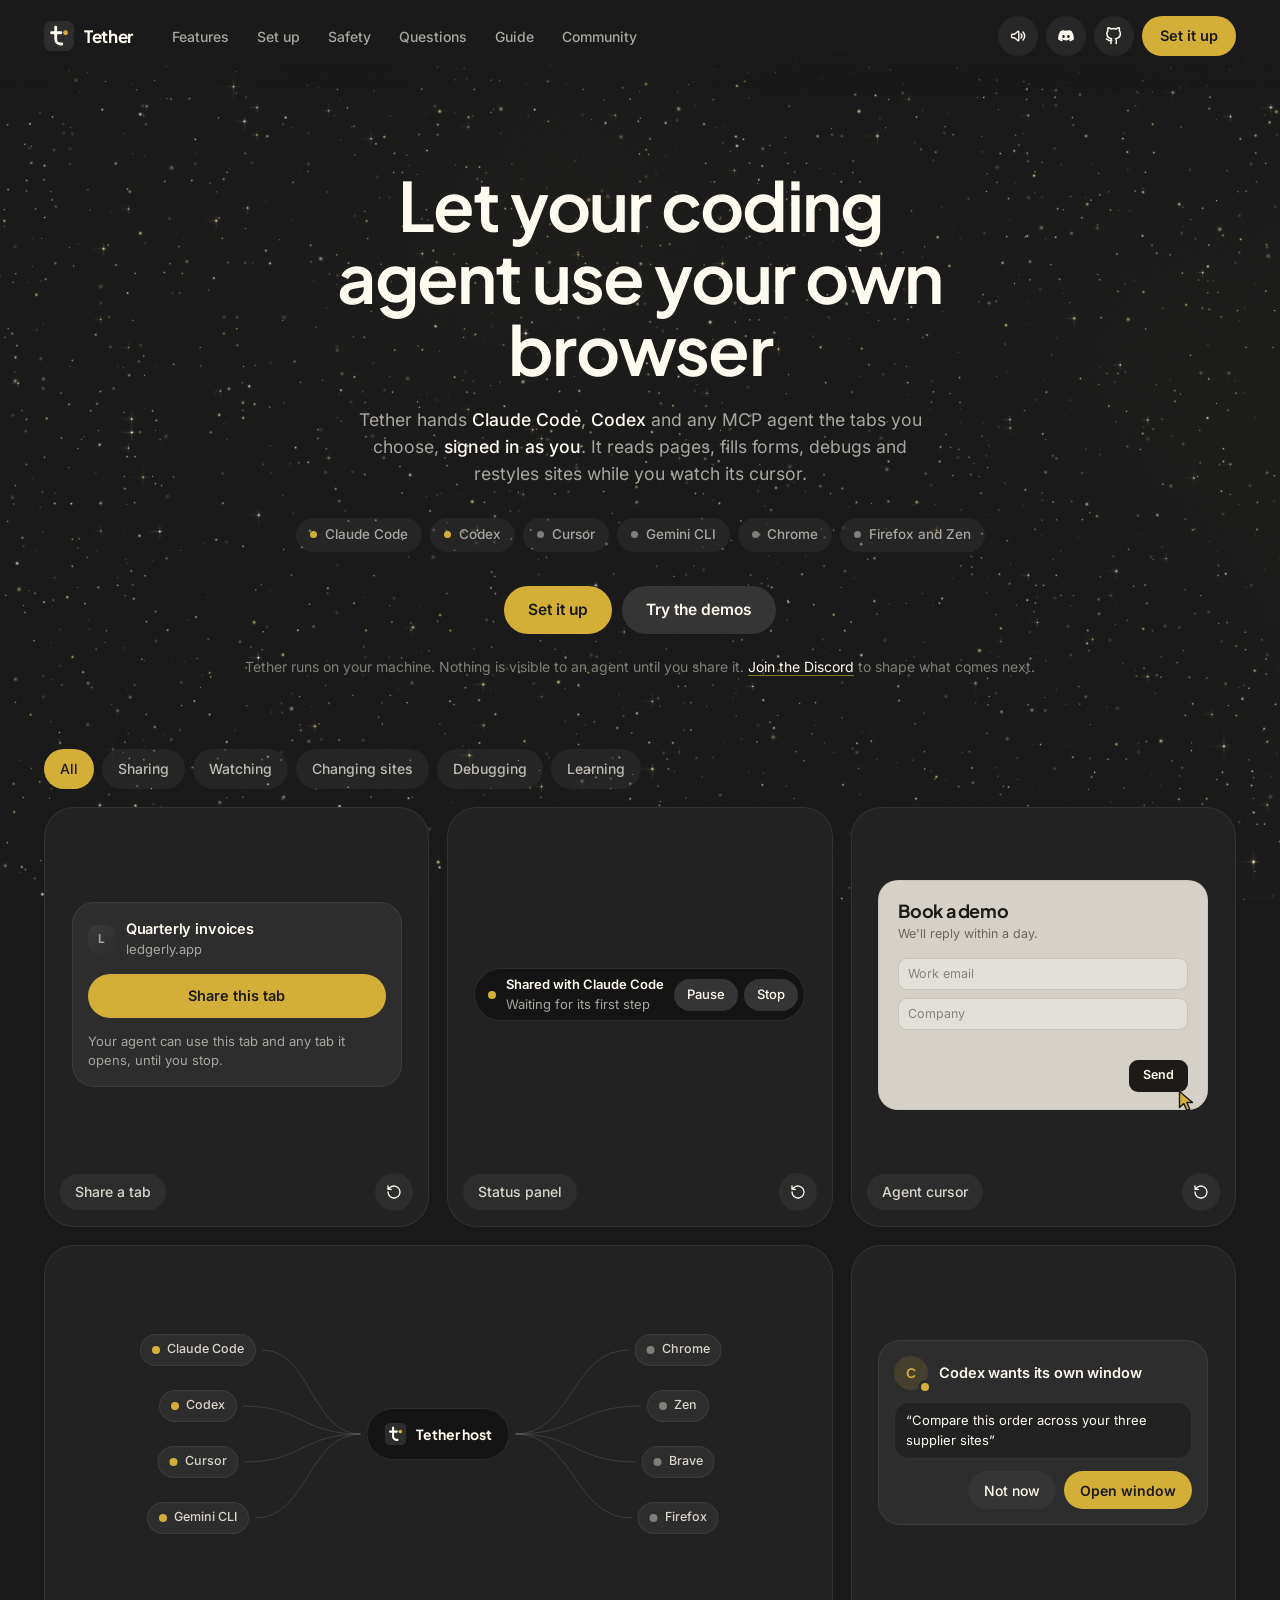
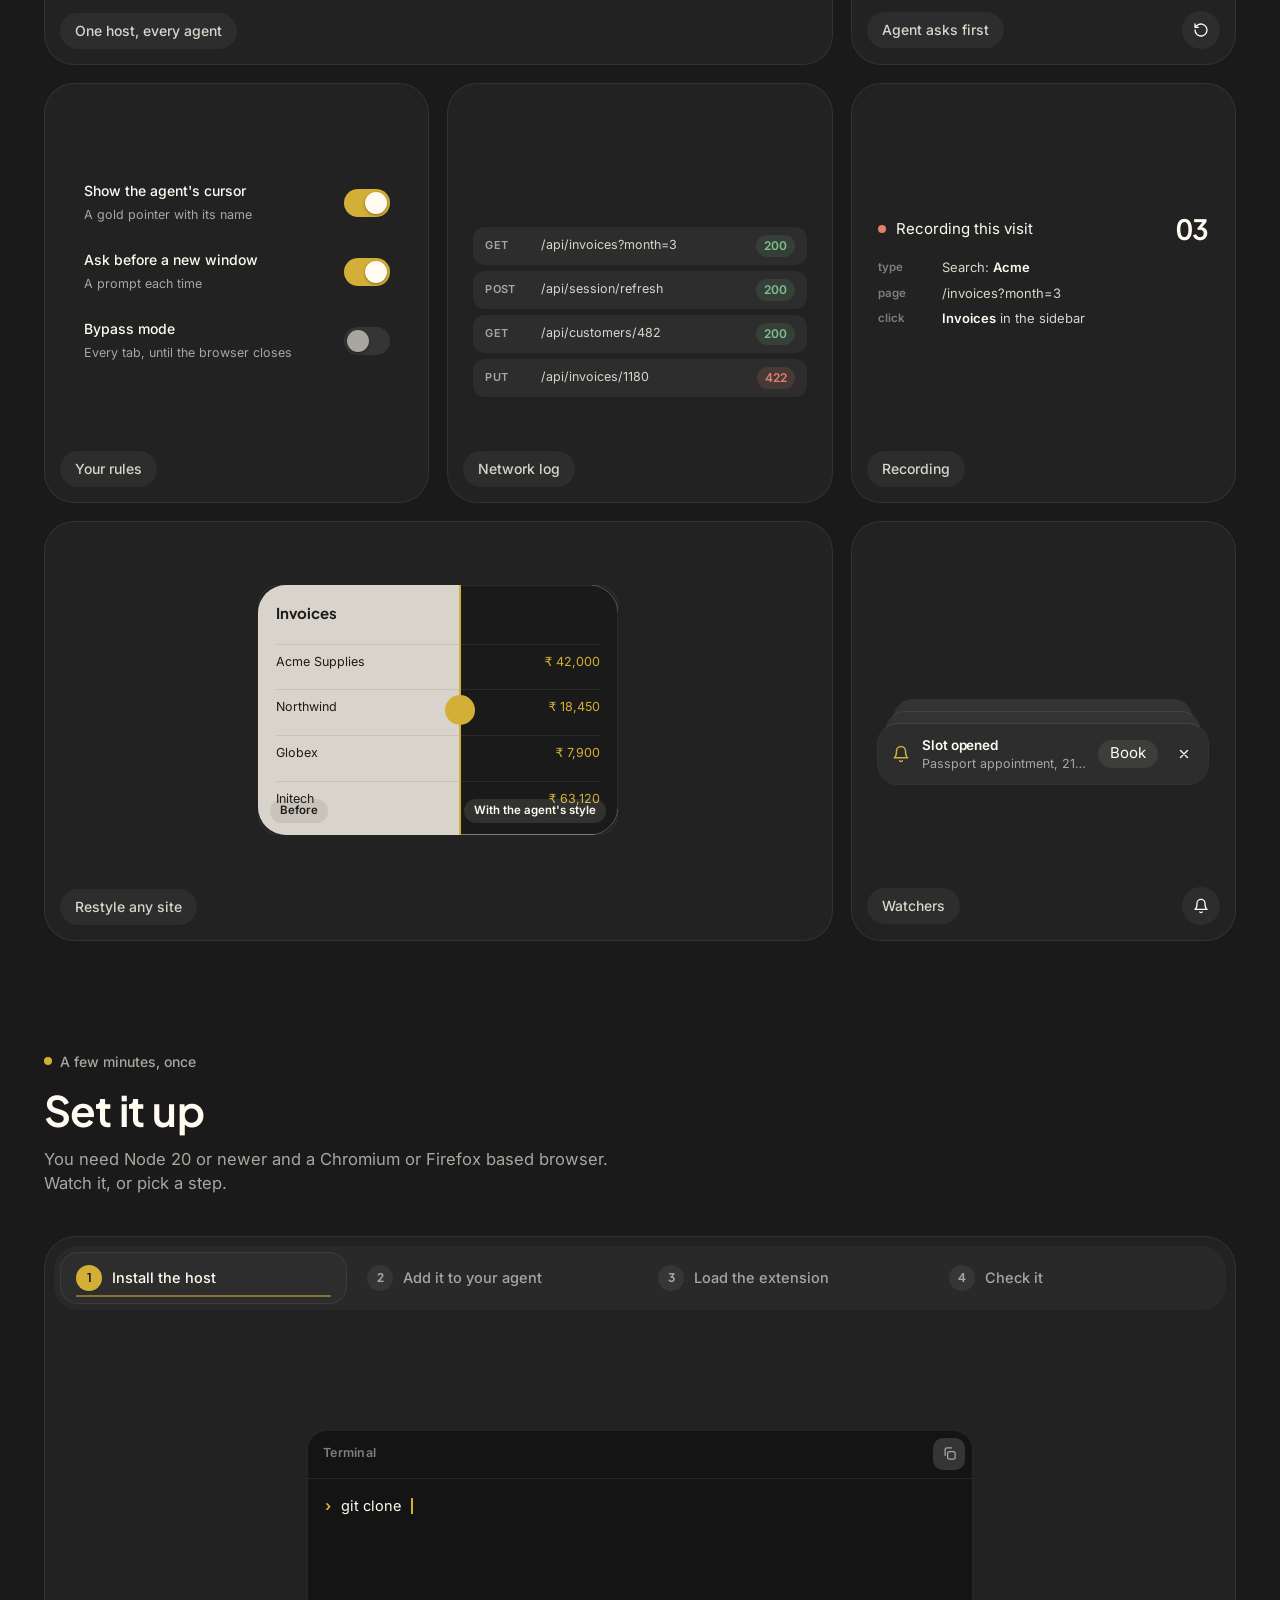
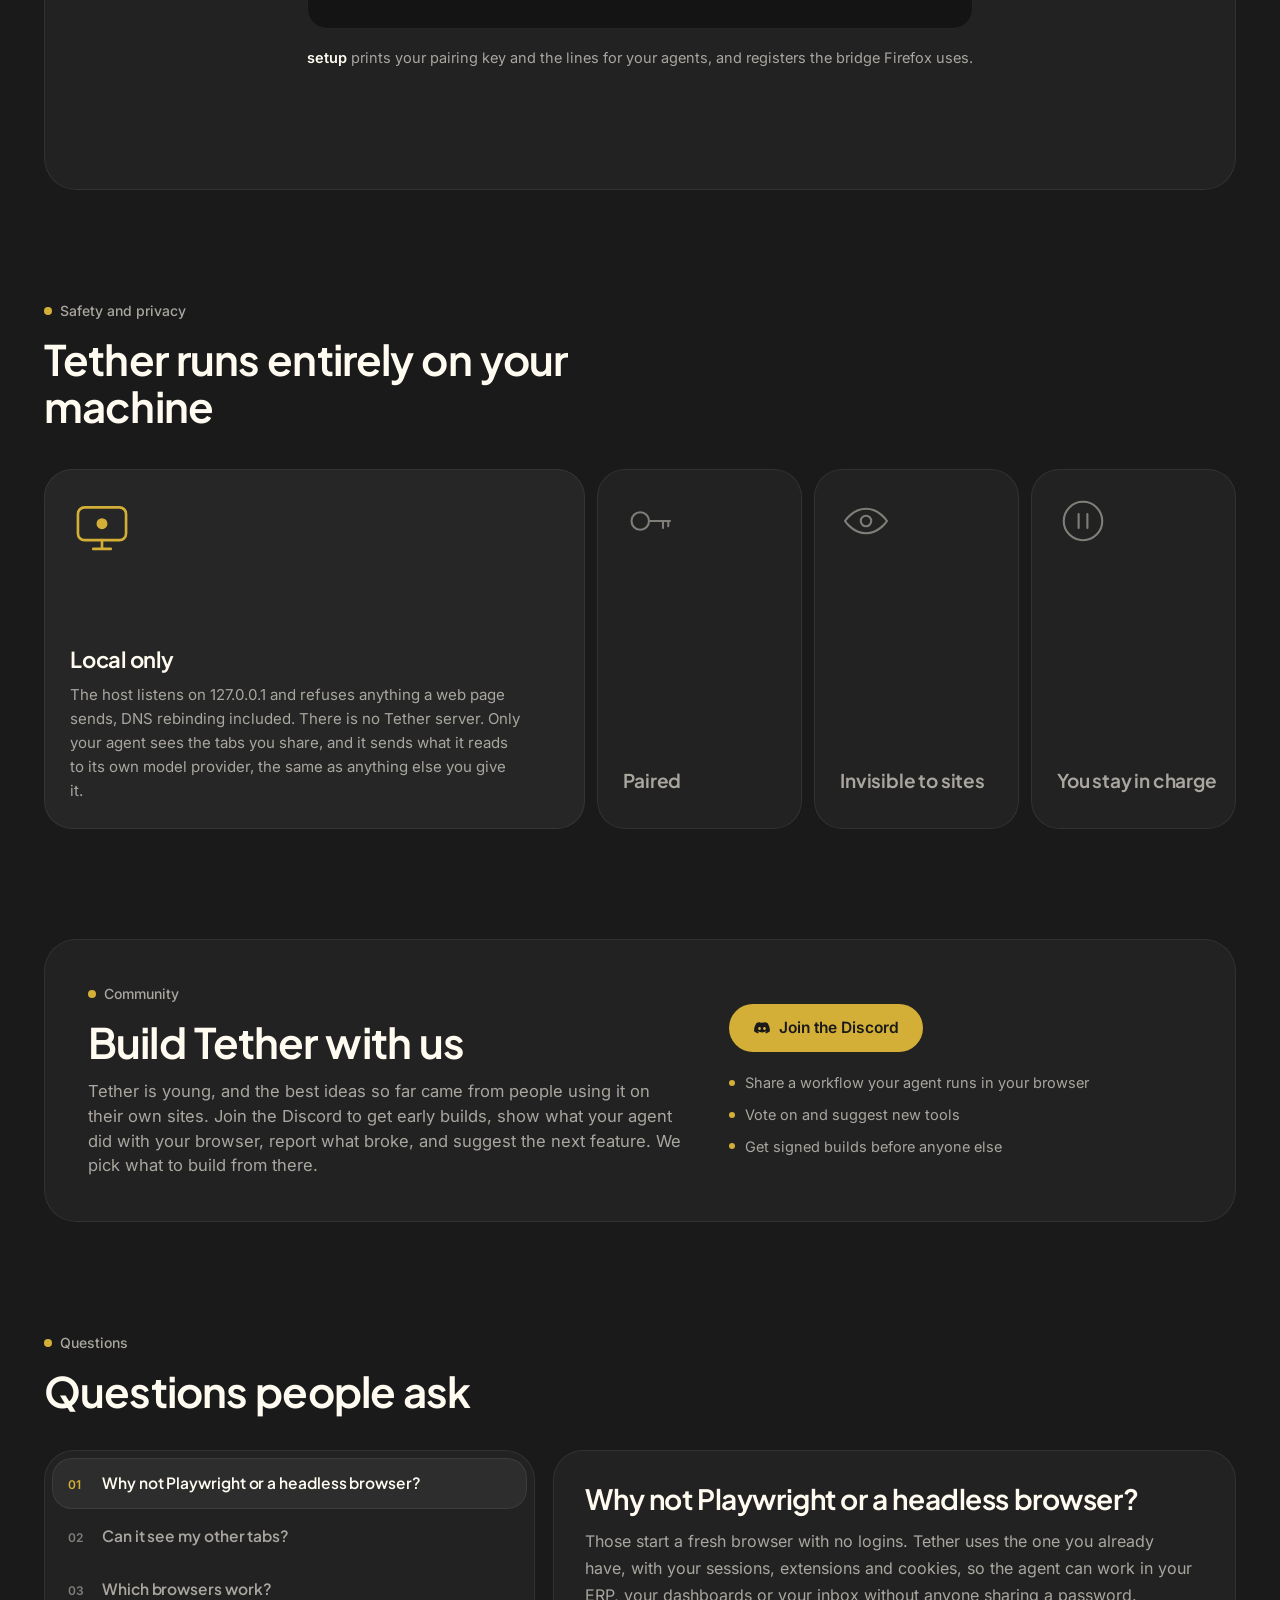
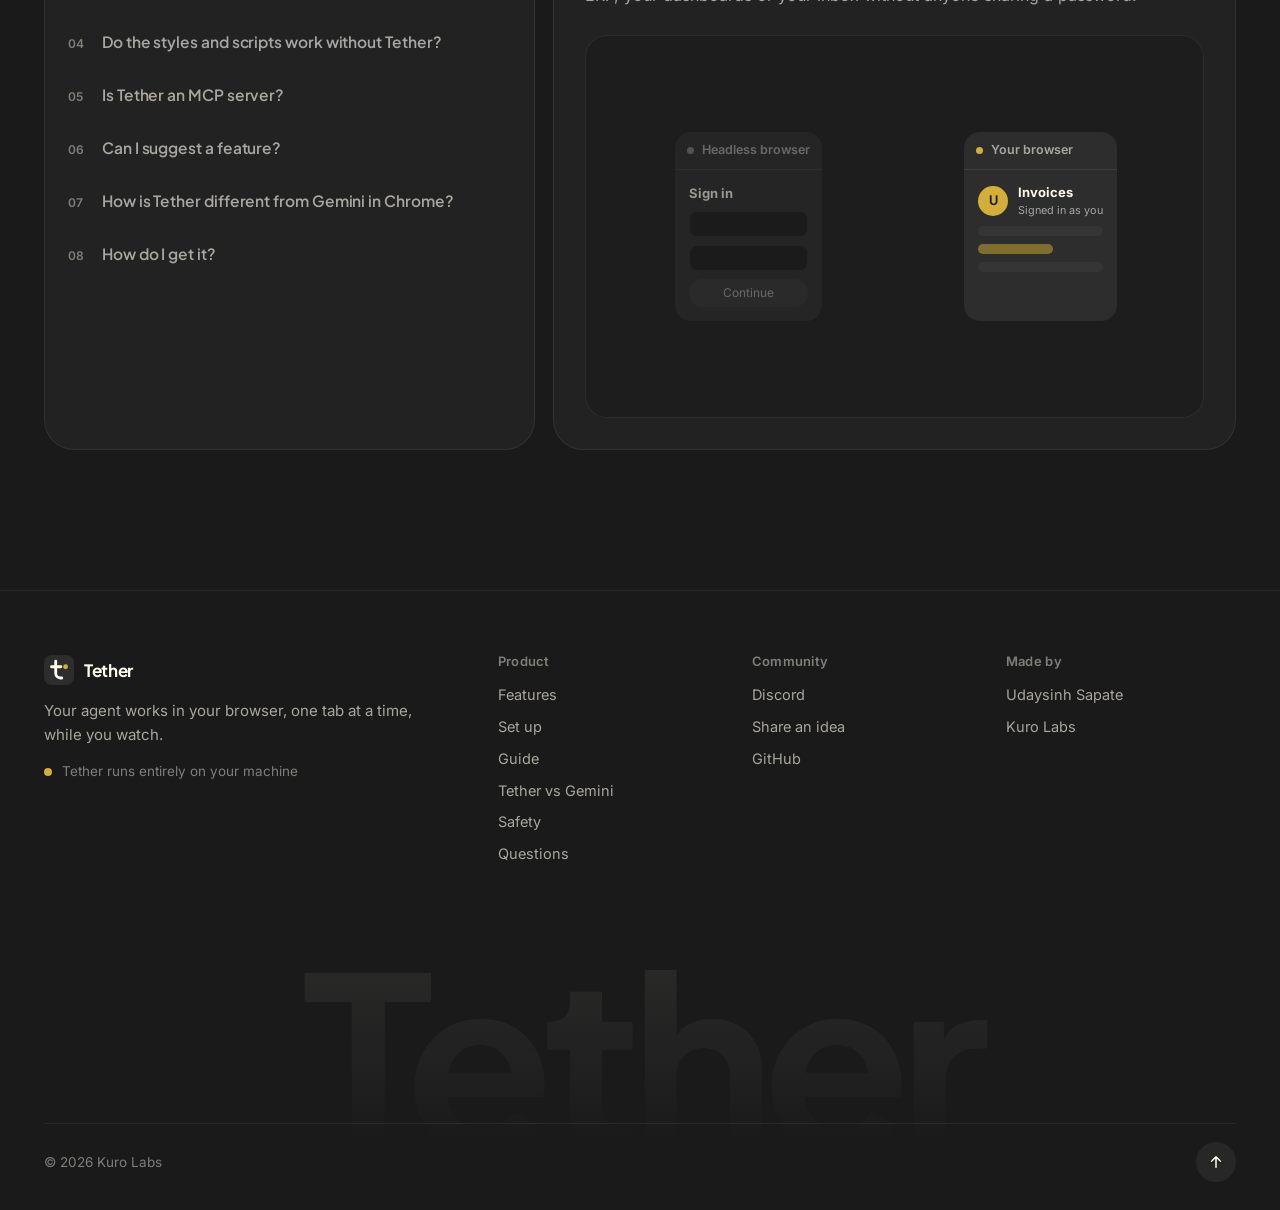
==== index.html @ 008a09f6 "Stop the page shifting, correct the privacy wording, compare with Gemini in Chrome The setup player " ====
<!doctype html>
<html lang="en">
<head>
<meta charset="utf-8">
<meta name="viewport" content="width=device-width, initial-scale=1">
<title>Tether: Claude Code and Codex in your real browser (MCP)</title>
<meta name="description" content="Tether is a browser MCP server and extension for Chrome and Firefox. Claude Code, Codex and Cursor use the tabs you share, already signed in: fill forms, click through flows, read network logs and restyle sites. A local alternative to a headless browser.">
<meta name="keywords" content="browser MCP server, Claude Code browser, Codex browser, MCP browser extension, Playwright alternative, AI agent browser automation, logged in browser automation, Chrome MCP, Firefox MCP">
<meta name="robots" content="index, follow, max-image-preview:large">
<meta name="author" content="Udaysinh Sapate">
<meta name="color-scheme" content="dark">
<meta name="theme-color" content="#1a1a1a">
<link rel="canonical" href="https://tether.udaysinh.me/">
<link rel="alternate" type="text/plain" href="/llms.txt" title="Tether for language models">
<link rel="icon" href="/favicon.svg" type="image/svg+xml">
<link rel="icon" href="/favicon.png" sizes="32x32">
<link rel="apple-touch-icon" href="/assets/icon-128.png">
<meta property="og:type" content="website">
<meta property="og:site_name" content="Tether">
<meta property="og:title" content="Tether: let your coding agent use your own browser">
<meta property="og:locale" content="en">
<meta property="og:image:alt" content="Tether: let your coding agent use your own browser">
<meta property="og:description" content="A browser extension and local MCP host that gives Claude Code, Codex and other agents the tabs you share, signed in as you.">
<meta property="og:url" content="https://tether.udaysinh.me/">
<meta property="og:image" content="https://tether.udaysinh.me/assets/og.png">
<meta property="og:image:width" content="1200">
<meta property="og:image:height" content="630">
<meta name="twitter:card" content="summary_large_image">
<meta name="twitter:title" content="Tether: let your coding agent use your own browser">
<meta name="twitter:description" content="Claude Code, Codex and any MCP agent use the tabs you share, signed in as you. Local, consent first, with a live cursor you can pause.">
<meta name="twitter:image" content="https://tether.udaysinh.me/assets/og.png">
<link rel="preload" href="/assets/fonts/inter.woff2" as="font" type="font/woff2" crossorigin>
<link rel="preload" href="/assets/fonts/jakarta.woff2" as="font" type="font/woff2" crossorigin>
<link rel="stylesheet" href="/assets/site.css">
<script src="/assets/sounds.js" defer></script>
<script src="/assets/toast-stack.js" defer></script>
<script src="/assets/bg.js" defer></script>
<script src="/assets/site.js" defer></script>
<script type="application/ld+json">{"@context": "https://schema.org", "@graph": [{"@type": "WebSite", "@id": "https://tether.udaysinh.me/#site", "name": "Tether", "url": "https://tether.udaysinh.me/", "inLanguage": "en", "publisher": {"@id": "https://tether.udaysinh.me/#kurolabs"}}, {"@type": "Organization", "@id": "https://tether.udaysinh.me/#kurolabs", "name": "Kuro Labs", "url": "https://kurolabs.in", "sameAs": ["https://github.com/udaysinh-git", "https://discord.gg/UcB8z8u4JP"]}, {"@type": "SoftwareApplication", "@id": "https://tether.udaysinh.me/#app", "name": "Tether", "url": "https://tether.udaysinh.me/", "description": "A browser extension and local MCP server that lets Claude Code, Codex and other AI coding agents use the browser tabs you share, signed in as you.", "applicationCategory": "DeveloperApplication", "applicationSubCategory": "Browser automation", "operatingSystem": "Windows, macOS, Linux", "browserRequirements": "Chrome, Brave, Edge, Firefox or Zen", "image": "https://tether.udaysinh.me/assets/og.png", "featureList": ["Share a single tab with an AI agent", "Agent opens its own window after you approve", "Visible agent cursor and pause", "Form filling and navigation", "Network log, console and cookies", "Site restyling with UserCSS", "Userscripts compatible with Tampermonkey", "Recording how you use a site", "Watchers that notify you of changes"], "author": {"@type": "Person", "name": "Udaysinh Sapate", "url": "https://udaysinh.me"}, "publisher": {"@id": "https://tether.udaysinh.me/#kurolabs"}}, {"@type": "FAQPage", "mainEntity": [{"@type": "Question", "name": "Why not Playwright or a headless browser?", "acceptedAnswer": {"@type": "Answer", "text": "Those start a fresh browser with no logins. Tether uses the one you already have, with your sessions, extensions and cookies, so the agent can work in your ERP, your dashboards or your inbox without anyone sharing a password."}}, {"@type": "Question", "name": "Can it see my other tabs?", "acceptedAnswer": {"@type": "Answer", "text": "No. It sees tabs you share, tabs those pages open, and tabs in a window it opened with your approval. Bypass mode opens up every tab, only when you allow it, and turns off when the browser closes."}}, {"@type": "Question", "name": "Which browsers work?", "acceptedAnswer": {"@type": "Answer", "text": "Chrome, Brave, Edge and other Chromium browsers, and Firefox, Zen, LibreWolf, Floorp and Waterfox. In Chromium, clicks and keys arrive as real input through the debugger."}}, {"@type": "Question", "name": "Do the styles and scripts work without Tether?", "acceptedAnswer": {"@type": "Answer", "text": "Yes. Styles are UserCSS and scripts are standard userscripts, so they install in Stylus, Tampermonkey and Violentmonkey, and you can publish them as a Gist from the settings page."}}, {"@type": "Question", "name": "Is Tether an MCP server?", "acceptedAnswer": {"@type": "Answer", "text": "Yes. Each agent starts Tether as an ordinary stdio MCP server, and all of them share one local host that talks to your browser extension. Anything that speaks MCP can use it, including Claude Code, Codex, Cursor and Gemini CLI."}}, {"@type": "Question", "name": "Can I suggest a feature?", "acceptedAnswer": {"@type": "Answer", "text": "Please do. Ideas come from the Tether Discord, where you can post what you want your agent to do in your browser and vote on what others asked for."}}, {"@type": "Question", "name": "How is Tether different from Gemini in Chrome?", "acceptedAnswer": {"@type": "Answer", "text": "Gemini in Chrome is Google's assistant in a side panel. Tether gives the agent you already code with, such as Claude Code, Codex or Cursor, your browser, in Chrome or Firefox. That agent also has your repository and terminal, so one task can reproduce a bug while signed in, read the failing request, fix the code and check the fix. Tether is free, has no daily action limit of its own, and adds devtools, lasting styles and scripts, and watchers. Gemini needs no setup and works on Android. Read the full comparison."}}, {"@type": "Question", "name": "How do I get it?", "acceptedAnswer": {"@type": "Answer", "text": "Tether is in early access and the repository is private for now. Join the Discord and ask for access, or write to Udaysinh."}}]}]}</script>
</head>
<body>
<a class="skip" href="#main">Skip to content</a>
<svg width="0" height="0" style="position:absolute" aria-hidden="true">
  <symbol id="logo" viewBox="0 0 32 32"><rect width="32" height="32" rx="8" fill="#2d2d2d"/><g fill="none" stroke="#fffbf0" stroke-width="3" stroke-linecap="round"><path d="M12.5 6.5V19.5a5 5 0 0 0 5 5h1.5"/><path d="M8 12.5h10"/></g><circle cx="23" cy="12.5" r="2.6" fill="#d4af37"/></symbol>
  <symbol id="i-gh" viewBox="0 0 24 24"><path fill="none" stroke="currentColor" stroke-width="2" stroke-linecap="round" stroke-linejoin="round" d="M15 22v-3.9a3.4 3.4 0 0 0-.9-2.6c3.1-.3 6.4-1.5 6.4-6.9a5.4 5.4 0 0 0-1.5-3.7 5 5 0 0 0-.1-3.8s-1.2-.3-3.9 1.5a13.4 13.4 0 0 0-7 0C5.3.8 4.1 1.1 4.1 1.1a5 5 0 0 0-.1 3.8 5.4 5.4 0 0 0-1.5 3.7c0 5.4 3.3 6.6 6.4 7a3.4 3.4 0 0 0-.9 2.5V22M9 18c-4.5 2-5-2-7-2"/></symbol>
  <symbol id="i-replay" viewBox="0 0 24 24"><path fill="none" stroke="currentColor" stroke-width="2" stroke-linecap="round" stroke-linejoin="round" d="M3 12a9 9 0 1 0 3-6.7L3 8M3 3v5h5"/></symbol>
  <symbol id="i-copy" viewBox="0 0 24 24"><g fill="none" stroke="currentColor" stroke-width="2" stroke-linecap="round" stroke-linejoin="round"><rect x="9" y="9" width="12" height="12" rx="3"/><path d="M5 15V6a3 3 0 0 1 3-3h7"/></g></symbol>
  <symbol id="i-check" viewBox="0 0 24 24"><path fill="none" stroke="currentColor" stroke-width="2.5" stroke-linecap="round" stroke-linejoin="round" d="m5 12.5 4.5 4.5L19 7.5"/></symbol>
  <symbol id="i-chev" viewBox="0 0 24 24"><path fill="none" stroke="currentColor" stroke-width="2" stroke-linecap="round" stroke-linejoin="round" d="m6 9 6 6 6-6"/></symbol>
  <symbol id="i-sound" viewBox="0 0 24 24"><g fill="none" stroke="currentColor" stroke-width="2" stroke-linecap="round" stroke-linejoin="round"><path d="M11 5 6 9H3v6h3l5 4z"/><path class="wave" d="M15.5 8.5a5 5 0 0 1 0 7M18.5 5.5a9 9 0 0 1 0 13"/><path class="cross" d="m16 9 6 6M22 9l-6 6"/></g></symbol>
  <symbol id="i-discord" viewBox="0 0 24 24"><path fill="currentColor" d="M19.3 5.3A16.6 16.6 0 0 0 15.2 4l-.5 1a15.4 15.4 0 0 0-5.4 0L8.8 4a16.5 16.5 0 0 0-4.1 1.3C2 9.2 1.3 13 1.6 16.7a16.7 16.7 0 0 0 5 2.5l1.1-1.7c-.6-.2-1.2-.5-1.7-.8l.4-.3a11.9 11.9 0 0 0 11.2 0l.4.3c-.5.3-1.1.6-1.7.8l1.1 1.7a16.6 16.6 0 0 0 5-2.5c.4-4.3-.7-8-3.1-11.4ZM8.7 14.5c-1 0-1.8-.9-1.8-2s.8-2 1.8-2 1.8.9 1.8 2-.8 2-1.8 2Zm6.6 0c-1 0-1.8-.9-1.8-2s.8-2 1.8-2 1.8.9 1.8 2-.8 2-1.8 2Z"/></symbol>
  <symbol id="i-bell" viewBox="0 0 24 24"><path fill="none" stroke="currentColor" stroke-width="2" stroke-linecap="round" stroke-linejoin="round" d="M6 8a6 6 0 0 1 12 0c0 7 3 9 3 9H3s3-2 3-9M10.3 21a1.9 1.9 0 0 0 3.4 0"/></symbol>
</svg>

<header class="top">
  <div class="top-in">
    <a class="brand" href="/"><svg class="mark" viewBox="0 0 32 32" aria-hidden="true"><rect width="32" height="32" rx="8" fill="#2d2d2d"/><g fill="none" stroke="#fffbf0" stroke-width="3" stroke-linecap="round"><path d="M12.5 6.5V19.5a5 5 0 0 0 5 5h1.5"/><path class="bar" d="M8 12.5h10"/></g><circle class="knot" cx="23" cy="12.5" r="2.6" fill="#d4af37"/></svg>Tether</a>
    <nav class="nav" aria-label="Site">
      <a href="#demos">Features</a>
      <a href="#setup">Set up</a>
      <a href="#safety">Safety</a>
      <a href="#faq">Questions</a>
      <a href="/guide/">Guide</a>
      <a href="#community">Community</a>
    </nav>
    <span class="grow"></span>
    <button class="round press" id="mute" type="button" aria-label="Mute sounds" aria-pressed="false"><svg class="spk-ic" viewBox="0 0 24 24" aria-hidden="true"><path class="body" d="M4.5 9.6h2.8l4.4-3.7c.5-.4 1.3 0 1.3.6v11c0 .6-.8 1-1.3.6l-4.4-3.7H4.5a1 1 0 0 1-1-1v-2.8a1 1 0 0 1 1-1z"/><path class="w w1" pathLength="1" d="M16 9.3a4 4 0 0 1 0 5.4"/><path class="w w2" pathLength="1" d="M18.7 6.6a7.8 7.8 0 0 1 0 10.8"/><path class="x x1" pathLength="1" d="M16.2 9.6l4.8 4.8"/><path class="x x2" pathLength="1" d="M21 9.6l-4.8 4.8"/></svg></button>
    <a class="round press" href="https://discord.gg/UcB8z8u4JP" aria-label="Join the KuroLabs Discord" rel="noopener"><svg><use href="#i-discord"/></svg></a>
    <a class="round press" href="https://github.com/udaysinh-git/tether" aria-label="Tether on GitHub"><svg><use href="#i-gh"/></svg></a>
    <a class="pill-btn amber press" href="#setup">Set it up</a>
  </div>
</header>

<main id="main">
  <section class="hero">
    <h1 class="reveal" data-words>Let your coding agent use your own browser</h1>
    <p class="lede rise" style="--d:.45s">Tether hands <b>Claude Code</b>, <b>Codex</b> and any MCP agent the tabs you choose, <b>signed in as you</b>. It reads pages, fills forms, debugs and restyles sites while you watch its cursor.</p>
    <div class="agents rise" style="--d:.6s" aria-label="Works with">
      <span class="on"><i></i>Claude Code</span><span class="on"><i></i>Codex</span><span><i></i>Cursor</span><span><i></i>Gemini CLI</span><span><i></i>Chrome</span><span><i></i>Firefox and Zen</span>
    </div>
    <div class="actions rise" style="--d:.72s">
      <a class="pill-btn amber big press" href="#setup">Set it up</a>
      <a class="pill-btn big press" href="#demos">Try the demos</a>
    </div>
    <p class="note rise" style="--d:.85s">Tether runs on your machine. Nothing is visible to an agent until you share it. <a href="https://discord.gg/UcB8z8u4JP" rel="noopener">Join the Discord</a> to shape what comes next.</p>
  </section>

  <div class="wrap" id="demos">
    <div class="chips" role="toolbar" aria-label="Filter features">
      <button class="chip" aria-pressed="true" data-filter="all">All</button>
      <button class="chip" aria-pressed="false" data-filter="share">Sharing</button>
      <button class="chip" aria-pressed="false" data-filter="watch">Watching</button>
      <button class="chip" aria-pressed="false" data-filter="change">Changing sites</button>
      <button class="chip" aria-pressed="false" data-filter="debug">Debugging</button>
      <button class="chip" aria-pressed="false" data-filter="learn">Learning</button>
    </div>

    <div class="grid">
      <article class="card" data-cat="share">
        <div class="stage"><div class="mini share" id="share"></div></div>
        <p class="veil">One click in the popup gives your agent this tab and anything it opens.</p>
        <div class="cap"><span class="name">Share a tab</span><span class="grow"></span><button class="round press" data-replay="share" aria-label="Replay"><svg><use href="#i-replay"/></svg></button></div>
      </article>

      <article class="card" data-cat="watch">
        <div class="stage"><div class="island-wrap"><div class="island" id="island" role="status" aria-label="Status panel demo"></div></div></div>
        <p class="veil">The panel on the page follows the agent, and asks for you when it needs a human.</p>
        <div class="cap"><span class="name">Status panel</span><span class="grow"></span><button class="round press" data-replay="island" aria-label="Next state"><svg><use href="#i-replay"/></svg></button></div>
      </article>

      <article class="card" data-cat="watch">
        <div class="stage">
          <div class="desk" id="desk">
            <h4>Book a demo</h4>
            <p>We'll reply within a day.</p>
            <div class="fields"><div class="field" data-f="0"></div><div class="field" data-f="1"></div></div>
            <div class="send">Send</div>
          </div>
        </div>
        <p class="veil">A gold cursor with the agent's name moves to each control before it acts.</p>
        <div class="cap"><span class="name">Agent cursor</span><span class="grow"></span><button class="round press" data-replay="cursor" aria-label="Replay"><svg><use href="#i-replay"/></svg></button></div>
      </article>

      <article class="card wide" data-cat="share">
        <div class="stage"><div class="hub" id="hub"></div></div>
        <p class="veil">Every agent on the machine talks to one local host. Point at one to see its line.</p>
        <div class="cap"><span class="name">One host, every agent</span></div>
      </article>

      <article class="card" data-cat="share">
        <div class="stage"><div class="mini prompt" id="prompt"></div></div>
        <p class="veil">An agent can ask for its own window in your browser. You decide.</p>
        <div class="cap"><span class="name">Agent asks first</span><span class="grow"></span><button class="round press" data-replay="prompt" aria-label="Replay"><svg><use href="#i-replay"/></svg></button></div>
      </article>

      <article class="card" data-cat="share watch">
        <div class="stage">
          <div class="toggles" id="toggles">
            <button class="toggle-row" data-k="cursor"><span class="grow"><span class="t">Show the agent's cursor</span><br><span class="s">A gold pointer with its name</span></span><span class="switch on"></span></button>
            <button class="toggle-row" data-k="ask"><span class="grow"><span class="t">Ask before a new window</span><br><span class="s">A prompt each time</span></span><span class="switch on"></span></button>
            <button class="toggle-row" data-k="bypass"><span class="grow"><span class="t">Bypass mode</span><br><span class="s">Every tab, until the browser closes</span></span><span class="switch"></span></button>
          </div>
        </div>
        <p class="veil">Your rules live in the popup. Drag or tap the switches.</p>
        <div class="cap"><span class="name">Your rules</span></div>
      </article>

      <article class="card" data-cat="debug">
        <div class="stage"><div class="net" id="net"></div></div>
        <p class="veil">Requests with headers and bodies, console errors and cookies, from your real session.</p>
        <div class="cap"><span class="name">Network log</span></div>
      </article>

      <article class="card" data-cat="learn">
        <div class="stage"><div class="rec" id="rec"></div></div>
        <p class="veil">Record a visit so agents learn the pages, fields and paths you use. Secrets stay masked.</p>
        <div class="cap"><span class="name">Recording</span></div>
      </article>

      <article class="card wide" data-cat="change">
        <div class="stage">
          <div class="compare" id="compare" role="slider" tabindex="0" aria-label="Before and after the agent's style" aria-valuemin="0" aria-valuemax="100" aria-valuenow="50">
            <div class="pane light"><h5>Invoices</h5><div class="rowx"><span>Acme Supplies</span><span>₹ 42,000</span></div><div class="rowx"><span>Northwind</span><span>₹ 18,450</span></div><div class="rowx"><span>Globex</span><span>₹ 7,900</span></div><div class="rowx"><span>Initech</span><span>₹ 63,120</span></div><span class="label">Before</span></div>
            <div class="pane dark"><h5>Invoices</h5><div class="rowx"><span>Acme Supplies</span><span class="amt">₹ 42,000</span></div><div class="rowx"><span>Northwind</span><span class="amt">₹ 18,450</span></div><div class="rowx"><span>Globex</span><span class="amt">₹ 7,900</span></div><div class="rowx"><span>Initech</span><span class="amt">₹ 63,120</span></div><span class="label">With the agent's style</span></div>
            <div class="handle"></div>
          </div>
        </div>
        <p class="veil">Send a screenshot you like. The agent saves a style or userscript that works in Stylus and Tampermonkey too.</p>
        <div class="cap"><span class="name">Restyle any site</span></div>
      </article>

      <article class="card" data-cat="learn">
        <div class="stage"><div class="toasts" id="toasts"></div></div>
        <p class="veil">Watchers check a page on a schedule with your cookies and tell you when it changes.</p>
        <div class="cap"><span class="name">Watchers</span><span class="grow"></span><button class="round press" data-replay="toasts" aria-label="Another alert"><svg><use href="#i-bell"/></svg></button></div>
      </article>
    </div>
  </div>

  <section class="block" id="setup">
    <div class="wrap">
      <p class="kicker inview"><span class="dot beat"></span>A few minutes, once</p>
      <h2 class="inview" style="--d:.05s">Set it up</h2>
      <p class="sub inview" style="--d:.1s">You need Node 20 or newer and a Chromium or Firefox based browser. Watch it, or pick a step.</p>

      <div class="player inview" id="player">
        <div class="ptabs" role="tablist" aria-label="Setup steps">
          <span class="jelly" aria-hidden="true"></span>
          <button role="tab" aria-selected="true" data-step="0"><span class="pn">1</span>Install the host<i class="fill"></i></button>
          <button role="tab" aria-selected="false" data-step="1"><span class="pn">2</span>Add it to your agent<i class="fill"></i></button>
          <button role="tab" aria-selected="false" data-step="2"><span class="pn">3</span>Load the extension<i class="fill"></i></button>
          <button role="tab" aria-selected="false" data-step="3"><span class="pn">4</span>Check it<i class="fill"></i></button>
        </div>
        <div class="pstage" id="pstage"></div>
      </div>
    </div>
  </section>

  <section class="block" id="safety">
    <div class="wrap">
      <p class="kicker inview"><span class="dot"></span>Safety and privacy</p>
      <h2 class="inview" style="--d:.05s">Tether runs entirely on your machine</h2>
      <div class="acc inview" id="acc">
        <button class="pane open" data-k="local">
          <svg class="ic" viewBox="0 0 64 64" aria-hidden="true"><rect x="10" y="14" width="44" height="30" rx="6"/><path d="M24 52h16M32 44v8"/><circle class="pulse" cx="32" cy="29" r="5"/></svg>
          <span class="pt">Local only</span>
          <span class="pd">The host listens on 127.0.0.1 and refuses anything a web page sends, DNS rebinding included. There is no Tether server. Only your agent sees the tabs you share, and it sends what it reads to its own model provider, the same as anything else you give it.</span>
        </button>
        <button class="pane" data-k="key">
          <svg class="ic" viewBox="0 0 64 64" aria-hidden="true"><circle cx="22" cy="32" r="10"/><path d="M32 32h24M48 32v8M54 32v6"/></svg>
          <span class="pt">Paired</span>
          <span class="pd">Agents and Chromium extensions need a pairing key that stays on your machine. Run one command and the old key stops working.</span>
        </button>
        <button class="pane" data-k="eye">
          <svg class="ic" viewBox="0 0 64 64" aria-hidden="true"><path d="M8 32s9-14 24-14 24 14 24 14-9 14-24 14S8 32 8 32z"/><circle cx="32" cy="32" r="6"/><path class="slash" d="M14 50 50 14"/></svg>
          <span class="pt">Invisible to sites</span>
          <span class="pd">The cursor and status panel live in a closed shadow root, the page outline is read from an isolated world, and the extension never takes orders from a page.</span>
        </button>
        <button class="pane" data-k="pause">
          <svg class="ic" viewBox="0 0 64 64" aria-hidden="true"><circle cx="32" cy="32" r="22"/><path d="M27 24v16M37 24v16"/></svg>
          <span class="pt">You stay in charge</span>
          <span class="pd">Share one tab at a time, watch the gold cursor, and press Pause to hold every click and keystroke. Agents ask before paying, sending or deleting.</span>
        </button>
      </div>
    </div>
  </section>

  <section class="block" id="community">
    <div class="wrap">
      <div class="join inview">
        <div>
          <p class="kicker"><span class="dot beat"></span>Community</p>
          <h2>Build Tether with us</h2>
          <p class="sub">Tether is young, and the best ideas so far came from people using it on their own sites. Join the Discord to get early builds, show what your agent did with your browser, report what broke, and suggest the next feature. We pick what to build from there.</p>
        </div>
        <div class="join-side">
          <a class="pill-btn gold big press" href="https://discord.gg/UcB8z8u4JP" rel="noopener"><svg width="18" height="18"><use href="#i-discord"/></svg>Join the Discord</a>
          <ul class="ideas">
            <li>Share a workflow your agent runs in your browser</li>
            <li>Vote on and suggest new tools</li>
            <li>Get signed builds before anyone else</li>
          </ul>
        </div>
      </div>
    </div>
  </section>

  <section class="block" id="faq">
    <div class="wrap">
      <p class="kicker inview"><span class="dot"></span>Questions</p>
      <h2 class="inview" style="--d:.05s">Questions people ask</h2>
      <div class="qa inview" id="qa">
        <div class="qlist" role="tablist" aria-label="Questions" id="qlist"><span class="qjelly" aria-hidden="true"></span></div>
        <div class="qpanel" role="tabpanel" id="qpanel"></div>
      </div>
      <dl class="faq-data" id="faqData">
        <dt>Why not Playwright or a headless browser?</dt><dd>Those start a fresh browser with no logins. Tether uses the one you already have, with your sessions, extensions and cookies, so the agent can work in your ERP, your dashboards or your inbox without anyone sharing a password.</dd>
        <dt>Can it see my other tabs?</dt><dd>No. It sees tabs you share, tabs those pages open, and tabs in a window it opened with your approval. Bypass mode opens up every tab, only when you allow it, and turns off when the browser closes.</dd>
        <dt>Which browsers work?</dt><dd>Chrome, Brave, Edge and other Chromium browsers, and Firefox, Zen, LibreWolf, Floorp and Waterfox. In Chromium, clicks and keys arrive as real input through the debugger.</dd>
        <dt>Do the styles and scripts work without Tether?</dt><dd>Yes. Styles are UserCSS and scripts are standard userscripts, so they install in Stylus, Tampermonkey and Violentmonkey, and you can publish them as a Gist from the settings page.</dd>
        <dt>Is Tether an MCP server?</dt><dd>Yes. Each agent starts Tether as an ordinary stdio MCP server, and all of them share one local host that talks to your browser extension. Anything that speaks MCP can use it, including Claude Code, Codex, Cursor and Gemini CLI.</dd>
        <dt>Can I suggest a feature?</dt><dd>Please do. Ideas come from the <a href="https://discord.gg/UcB8z8u4JP" rel="noopener">Tether Discord</a>, where you can post what you want your agent to do in your browser and vote on what others asked for.</dd>
        <dt>How is Tether different from Gemini in Chrome?</dt><dd>Gemini in Chrome is Google's assistant in a side panel. Tether gives the agent you already code with, such as Claude Code, Codex or Cursor, your browser, in Chrome or Firefox. That agent also has your repository and terminal, so one task can reproduce a bug while signed in, read the failing request, fix the code and check the fix. Tether is free, has no daily action limit of its own, and adds devtools, lasting styles and scripts, and watchers. Gemini needs no setup and works on Android. <a href="/vs/gemini-in-chrome/">Read the full comparison</a>.</dd>
        <dt>How do I get it?</dt><dd>Tether is in early access and the repository is private for now. Join the <a href="https://discord.gg/UcB8z8u4JP" rel="noopener">Discord</a> and ask for access, or write to <a href="https://udaysinh.me">Udaysinh</a>.</dd>
      </dl>
    </div>
  </section>
</main>

<footer class="foot">
  <div class="wrap">
    <div class="foot-top">
      <div class="foot-brand">
        <a class="brand" href="/"><svg class="mark" viewBox="0 0 32 32" aria-hidden="true"><rect width="32" height="32" rx="8" fill="#2d2d2d"/><g fill="none" stroke="#fffbf0" stroke-width="3" stroke-linecap="round"><path d="M12.5 6.5V19.5a5 5 0 0 0 5 5h1.5"/><path class="bar" d="M8 12.5h10"/></g><circle class="knot" cx="23" cy="12.5" r="2.6" fill="#d4af37"/></svg>Tether</a>
        <p>Your agent works in your browser, one tab at a time, while you watch.</p>
        <p class="foot-status"><span class="dot beat"></span>Tether runs entirely on your machine</p>
      </div>
      <nav class="foot-cols" aria-label="Footer">
        <div><h3>Product</h3><a href="#demos">Features</a><a href="#setup">Set up</a><a href="/guide/">Guide</a><a href="/vs/gemini-in-chrome/">Tether vs Gemini</a><a href="#safety">Safety</a><a href="#faq">Questions</a></div>
        <div><h3>Community</h3><a href="https://discord.gg/UcB8z8u4JP" rel="noopener">Discord</a><a href="https://discord.gg/UcB8z8u4JP" rel="noopener">Share an idea</a><a href="https://github.com/udaysinh-git/tether">GitHub</a></div>
        <div><h3>Made by</h3><a href="https://udaysinh.me">Udaysinh Sapate</a><a href="https://kurolabs.in">Kuro Labs</a></div>
      </nav>
    </div>
    <div class="foot-word" aria-hidden="true">Tether</div>
    <div class="foot-bottom">
      <span>© 2026 Kuro Labs</span>
      <button class="round press" type="button" id="totop" aria-label="Back to top"><svg viewBox="0 0 24 24"><path d="M12 19V5M6 11l6-6 6 6" fill="none" stroke="currentColor" stroke-width="2" stroke-linecap="round" stroke-linejoin="round"/></svg></button>
    </div>
  </div>
</footer>
</body>
</html>
---- assets/site.css ----
/* Tether site. The look and the motion follow Bencho (bencho.dev): a near
   black ground, big soft cards that each hold a live interaction, pill
   controls that press in and spring back, and words that rise out of a
   blur. Amber is Tether's one signal colour: an agent can use this. */

@font-face { font-family: "Inter"; src: url("fonts/inter.woff2") format("woff2"); font-weight: 100 900; font-display: swap; }
@font-face { font-family: "Jakarta"; src: url("fonts/jakarta.woff2") format("woff2"); font-weight: 200 800; font-display: swap; }

:root {
  --bg: #1a1a1a;
  --card: #222222;
  --card-2: #2d2d2d;
  --raised: #353535;
  --raised-2: #3d3d3d;
  --line: rgb(255 251 240 / 0.07);
  --text: #fffbf0;
  --text-2: #a9a6a0;
  --text-3: #807e79;
  --gold: #d4af37;
  --gold-hover: #e0bf55;
  --gold-ink: #1a1a1a;
  --gold-soft: rgb(212 175 55 / 0.14);
  --coral: #e0806b;
  --green: #7fbf8e;
  --font: "Inter", system-ui, "Segoe UI", -apple-system, sans-serif;
  --head: "Jakarta", var(--font);
  --spring: linear(0, 0.051, 0.15, 0.264, 0.375, 0.464, 0.553, 0.63, 0.695, 0.742, 0.788, 0.826, 0.857, 0.883, 0.901, 0.919, 0.934, 0.946, 0.954, 0.963, 0.969, 0.975, 0.979, 0.983, 0.986, 0.988, 0.99, 0.992, 0.993, 0.995, 0.996, 0.996, 0.997, 0.998, 0.998, 0.998, 0.999, 0.999, 0.999, 0.999, 1);
  --settle: linear(0, 0.026, 0.085, 0.165, 0.246, 0.338, 0.429, 0.514, 0.585, 0.655, 0.718, 0.766, 0.813, 0.852, 0.885, 0.909, 0.931, 0.949, 0.963, 0.973, 0.982, 0.989, 0.993, 0.997, 0.999, 1.001, 1.002, 1.003, 1.003, 1.003, 1.003, 1.003, 1.003, 1.002, 1.002, 1.002, 1.002, 1.001, 1.001, 1.001, 1);
  --island: linear(0, 0.046, 0.137, 0.252, 0.377, 0.501, 0.616, 0.717, 0.804, 0.874, 0.93, 0.976, 1.005, 1.024, 1.035, 1.04, 1.041, 1.04, 1.036, 1.031, 1.026, 1.02, 1.015, 1.011, 1.008, 1.005, 1.003, 1.001, 1, 0.999, 0.999, 0.998, 0.998, 0.998, 0.999, 0.999, 0.999, 0.999, 0.999, 1, 1);
  --pop: linear(0, 0.096, 0.292, 0.534, 0.774, 0.977, 1.137, 1.22, 1.248, 1.233, 1.188, 1.13, 1.064, 1.012, 0.973, 0.949, 0.939, 0.941, 0.951, 0.966, 0.981, 0.994, 1.005, 1.012, 1.015, 1.015, 1.013, 1.009, 1.006, 1.002, 0.999, 0.997, 0.996, 0.996, 0.997, 0.998, 0.998, 0.999, 1, 1.001, 1);
  --press: cubic-bezier(0.28, 1.4, 0.36, 1);
  --out: cubic-bezier(0.22, 1, 0.36, 1);
  color-scheme: dark;
}

* { box-sizing: border-box; }
/* Text on the site can't be selected or copied. The setup commands still
   copy through their own Copy buttons. */
html { -webkit-user-select: none; user-select: none; -webkit-touch-callout: none; }
img, svg { -webkit-user-drag: none; }
html { scroll-behavior: smooth; scroll-padding-top: 84px; }
body {
  margin: 0; background: var(--bg); color: var(--text);
  font: 400 15px/1.5 var(--font);
  font-feature-settings: "cv11", "ss03";
  -webkit-font-smoothing: antialiased;
}
h1, h2, h3, p, ul, ol, figure { margin: 0; }
img, svg { display: block; }
a { color: inherit; }
button { font: inherit; color: inherit; border: 0; background: none; cursor: pointer; padding: 0; }
:focus-visible { outline: 2px solid var(--gold); outline-offset: 3px; border-radius: 10px; }
.skip { position: absolute; left: -999px; top: 8px; z-index: 50; background: var(--card); padding: 8px 14px; border-radius: 999px; }
.skip:focus { left: 8px; }

/* pressable: in quickly, back with a little overshoot */
.press { transition: background-color 0.15s, color 0.15s, opacity 0.14s, scale 0.2s var(--press); }
.press:active { scale: 0.96; transition-duration: 0.15s, 0.15s, 0.14s, 0.09s; }

/* ---------------------------------------------------------------- header */
.top { position: sticky; top: 0; z-index: 30; }
.top::before {
  content: ""; position: absolute; inset: 0 0 -24px; pointer-events: none;
  background: linear-gradient(var(--bg) 40%, rgb(26 26 26 / 0));
  backdrop-filter: blur(10px); -webkit-mask: linear-gradient(#000 55%, transparent);
  mask: linear-gradient(#000 55%, transparent);
}
.top-in { position: relative; display: flex; align-items: center; gap: 8px; height: 72px; max-width: 1240px; margin: 0 auto; padding: 0 24px; }
.brand { display: flex; align-items: center; gap: 10px; text-decoration: none; font: 700 17px/1 var(--head); letter-spacing: -0.02em; margin-right: 18px; }
.brand .mark { width: 30px; height: 30px; overflow: visible; }
/* The mark's crossbar stretches out to touch the gold dot, which is tugged in. */
.mark .bar { transform-box: fill-box; transform-origin: 0 50%; transition: scale 0.55s var(--settle); }
.mark .knot { transform-box: fill-box; transform-origin: center; transition: translate 0.6s var(--pop), scale 0.45s var(--press); }
.brand:hover .mark .bar { scale: 1.22 1; }
.brand:hover .mark .knot { translate: -0.7px 0; scale: 1.12; transition-delay: 0.06s; }
.nav { display: flex; gap: 2px; }
.nav a { display: inline-flex; align-items: center; height: 36px; padding: 0 13px; border-radius: 999px; color: var(--text-2); text-decoration: none; font-size: 14px; font-weight: 500; }
.nav a:hover { background: rgb(255 251 240 / 0.06); color: var(--text); }
.top .grow { flex: 1; }
.round { display: grid; place-items: center; width: 40px; height: 40px; border-radius: 50%; background: rgb(255 251 240 / 0.06); color: var(--text); }
.round:hover { background: rgb(255 251 240 / 0.1); }
.round svg { width: 18px; height: 18px; transition: scale 0.2s var(--press); }
/* Sound switch: muting retracts the waves and draws a small cross in their place. */
#mute { transition: color 0.3s, background-color 0.15s, scale 0.2s var(--press); }
#mute.off { color: var(--text-3); }
.spk-ic { overflow: visible; fill: none; stroke: currentColor; stroke-width: 1.9; stroke-linecap: round; stroke-linejoin: round; }
.spk-ic .body { transform-box: fill-box; transform-origin: 70% 50%; }
.spk-ic .w { stroke-dasharray: 1 1; stroke-dashoffset: 0; transition: stroke-dashoffset 0.4s var(--out), opacity 0.3s; }
.spk-ic .w2 { transition-delay: 0.05s; }
#mute.off .w { stroke-dashoffset: 1; opacity: 0; }
#mute.off .w1 { transition-delay: 0.05s; }
#mute.off .w2 { transition-delay: 0s; }
.spk-ic .x { stroke-dasharray: 1 1; stroke-dashoffset: 1; opacity: 0; transition: stroke-dashoffset 0.35s var(--out), opacity 0.2s; }
#mute.off .x { stroke-dashoffset: 0; opacity: 1; transition-delay: 0.18s; }
#mute.off .x2 { transition-delay: 0.26s; }
#mute .body.bump { animation: spk-bump 0.5s var(--pop); }
@keyframes spk-bump { 40% { scale: 0.86; } }
.round:hover svg { scale: 1.06; }
.pill-btn { display: inline-flex; align-items: center; gap: 8px; height: 40px; padding: 0 18px; border-radius: 999px; font-weight: 600; font-size: 14.5px; text-decoration: none; background: var(--raised); color: var(--text); }
.pill-btn:hover { background: var(--raised-2); }
.pill-btn.amber { background: var(--gold); color: var(--gold-ink); }
.pill-btn.amber:hover { background: var(--gold-hover); }
.pill-btn.big { height: 48px; padding: 0 24px; font-size: 15.5px; }
@media (max-width: 760px) { .nav { display: none; } }

/* ---------------------------------------------------------------- hero */
.hero { position: relative; text-align: center; padding: 96px 24px 72px; overflow: hidden; }
.hero > :not(canvas) { position: relative; z-index: 1; }
.hero h1 { font: 650 clamp(40px, 6vw, 68px)/1.06 var(--head); letter-spacing: -0.026em; max-width: 13ch; margin: 0 auto; }
.lede { max-width: 34em; margin: 22px auto 0; font-size: 17.5px; line-height: 1.55; color: var(--text-2); }
.lede b { font-weight: 500; color: var(--text); }
.agents { display: flex; flex-wrap: wrap; justify-content: center; gap: 8px; margin: 30px auto 0; }
.agents span { display: inline-flex; align-items: center; gap: 8px; height: 34px; padding: 0 14px; border-radius: 999px; background: rgb(255 251 240 / 0.05); color: var(--text-2); font-size: 13.5px; font-weight: 500; }
.agents span i { width: 7px; height: 7px; border-radius: 50%; background: var(--text-3); }
.agents span.on i { background: var(--gold); }
.hero .actions { display: flex; justify-content: center; gap: 10px; margin-top: 34px; }
.hero .note { margin-top: 22px; color: var(--text-3); font-size: 14px; }

/* words rise out of a blur, one after another */
.reveal .ch { display: inline-block; will-change: transform; }
.reveal .w { display: inline-block; opacity: 0; animation: word 0.9s var(--out) forwards; animation-delay: calc(var(--i) * 55ms + 80ms); }
@keyframes word { from { opacity: 0; transform: translateY(0.35em); filter: blur(10px); } to { opacity: 1; transform: none; filter: blur(0); } }
.rise { animation: rise 0.9s var(--out) backwards; animation-delay: var(--d, 0s); }
@keyframes rise { from { opacity: 0; transform: translateY(12px); filter: blur(6px); } }

/* ---------------------------------------------------------------- chips + grid */
.wrap { max-width: 1240px; margin: 0 auto; padding: 0 24px; }
.chips { display: flex; flex-wrap: wrap; gap: 8px; margin-bottom: 18px; }
.chip { height: 40px; padding: 0 16px; border-radius: 999px; background: rgb(255 251 240 / 0.05); color: #bdbab2; font-weight: 500; font-size: 14px; transition: background-color 0.16s, color 0.16s, scale 0.2s var(--out); }
.chip:hover { background: rgb(255 251 240 / 0.09); color: var(--text); }
.chip[aria-pressed="true"] { background: var(--gold); color: var(--gold-ink); }
.chip:active { scale: 0.96; }

.grid { display: grid; grid-template-columns: repeat(3, minmax(0, 1fr)); gap: 18px; }
@media (max-width: 1020px) { .grid { grid-template-columns: repeat(2, minmax(0, 1fr)); } }
@media (max-width: 680px) { .grid { grid-template-columns: 1fr; } }
.card {
  position: relative; display: flex; flex-direction: column;
  min-height: 420px; border-radius: 30px; background: var(--card);
  box-shadow: inset 0 0 0 1px var(--line);
  overflow: hidden; isolation: isolate;
  transition: opacity 0.3s var(--out), scale 0.4s var(--spring), filter 0.3s;
}
.card.tall { grid-row: span 2; }
.card.wide { grid-column: span 2; }
@media (max-width: 680px) { .card.wide { grid-column: auto; } }
.card.hidden { display: none; }
.stage { flex: 1; display: grid; place-items: center; padding: 34px 26px 10px; position: relative; }
.cap { display: flex; align-items: center; gap: 8px; padding: 14px 16px 16px; }
.cap .name { height: 36px; display: inline-flex; align-items: center; padding: 0 15px; border-radius: 999px; background: var(--card-2); color: #d9d5cb; font-size: 14px; font-weight: 500; }
.cap .grow { flex: 1; }
.cap .round { width: 38px; height: 38px; background: var(--card-2); }
.cap .round:hover { background: var(--raised); }
.cap .round svg { width: 16px; height: 16px; }
.card .veil { position: absolute; left: 0; right: 0; bottom: 64px; padding: 34px 24px 10px; background: linear-gradient(rgb(33 33 33 / 0), var(--card) 45%); z-index: 2; color: var(--text-2); font-size: 14px; line-height: 1.5; opacity: 0; transform: translateY(6px); transition: opacity 0.25s var(--out), transform 0.35s var(--out); pointer-events: none; text-align: center; }
.card:hover .veil, .card:focus-within .veil { opacity: 1; transform: none; }


/* ---------------------------------------------------------------- shared mini UI */
.mini { width: 100%; max-width: 330px; border-radius: 22px; background: var(--card-2); box-shadow: inset 0 0 0 1px var(--line); padding: 16px; }
.mini .t { font-weight: 600; font-size: 14.5px; letter-spacing: -0.01em; }
.mini .s { color: var(--text-2); font-size: 13px; }
.btn { height: 38px; padding: 0 16px; border-radius: 999px; background: var(--raised); font-weight: 500; font-size: 14px; }
.btn:hover { background: var(--raised-2); }
.btn.amber { background: var(--gold); color: var(--gold-ink); font-weight: 600; }
.btn.amber:hover { background: var(--gold-hover); }
.dot { position: relative; flex: none; display: inline-block; width: 8px; height: 8px; border-radius: 50%; background: var(--gold); }
.dot.coral { background: var(--coral); }
.dot.grey { background: var(--text-3); }
@keyframes beat { 0% { opacity: 0.5; scale: 1; } 70%, 100% { opacity: 0; scale: 2.8; } }

/* 1 · share */
.share { display: grid; gap: 14px; transition: height 0.54s var(--island); overflow: hidden; }
.share .page { display: flex; gap: 10px; align-items: center; }
.share .fav { width: 28px; height: 28px; border-radius: 9px; background: linear-gradient(135deg, #3a3a3a, #2d2d2d); display: grid; place-items: center; font: 700 12px/1 var(--head); color: var(--text-2); }
.share .go { width: 100%; height: 44px; font-size: 14.5px; }
.share .live { display: grid; gap: 4px; }
.share .live .head { display: flex; align-items: center; gap: 8px; font-weight: 600; font-size: 14px; }
.share .live .what { color: var(--text-2); font-size: 13px; padding-left: 16px; min-height: 20px; }
.share .row { display: flex; gap: 8px; }
.share .row .btn { flex: 1; }
.swap-in { animation: swap 0.42s var(--spring) backwards; }
@keyframes swap { from { opacity: 0; transform: translateY(8px) scale(0.98); filter: blur(6px); } }
.word-in { animation: rise 0.4s var(--spring) backwards; }

/* 2 · island: the shape springs, the content holds its final layout */
.island-wrap { display: grid; place-items: center; width: 100%; min-height: 150px; }
.island {
  display: flex; justify-content: flex-end; align-items: flex-start; overflow: hidden;
  border-radius: 999px; background: #141414; max-width: 100%;
  box-shadow: inset 0 0 0 1px rgb(255 251 240 / 0.1);
  font-size: 13px;
}
.island .in { flex: none; display: flex; align-items: center; gap: 10px; padding: 7px 7px 7px 14px; box-sizing: border-box; max-width: 340px; }
.island .lines { min-width: 0; text-align: left; }
.island .t { font-weight: 600; white-space: nowrap; }
.island .s { color: var(--text-2); white-space: nowrap; overflow: hidden; text-overflow: ellipsis; }
.island.ask { border-radius: 24px; }
.island.ask .in { align-items: flex-start; padding: 13px 10px 13px 16px; }
.island.ask .s { white-space: normal; color: var(--text); max-width: 190px; margin-top: 3px; }
.island.ask .dot { margin-top: 5px; }
.island .btns { display: flex; gap: 6px; flex: none; }
.island .btn { height: 32px; padding: 0 13px; font-size: 13px; flex: none; white-space: nowrap; }

/* 3 · cursor */
.desk { position: relative; width: 100%; max-width: 330px; height: 230px; border-radius: 20px; background: #d6d1c8; color: #1d1b18; overflow: hidden; padding: 20px; box-shadow: inset 0 0 0 1px rgb(0 0 0 / 0.06); }
.desk h4 { margin: 0 0 4px; font: 700 18px/1.2 var(--head); letter-spacing: -0.02em; }
.desk p { margin: 0 0 14px; font-size: 12.5px; color: #6b665e; }
.desk .fields { display: grid; gap: 8px; }
.desk .field { height: 32px; border-radius: 9px; background: rgb(255 255 255 / 0.32); box-shadow: inset 0 0 0 1px rgb(0 0 0 / 0.12); display: flex; align-items: center; padding: 0 10px; font-size: 12.5px; color: #3a3a3a; overflow: hidden; white-space: nowrap; }
.desk .field.hl { box-shadow: inset 0 0 0 1px rgb(0 0 0 / 0.12), 0 0 0 2px var(--gold); }
.desk .send { position: absolute; right: 20px; bottom: 18px; height: 32px; padding: 0 14px; border-radius: 9px; background: #1d1b18; color: #fffbf0; font-size: 12.5px; font-weight: 600; display: grid; place-items: center; transition: scale 0.2s var(--press); }
.desk .send.down { scale: 0.94; }
.desk .caret { display: inline-block; width: 1px; height: 14px; background: #1d1b18; margin-left: 1px; animation: blink 1s steps(1) infinite; }
@keyframes blink { 50% { opacity: 0; } }
.agent-cur { position: absolute; left: 0; top: 0; pointer-events: none; transition: transform 0.7s var(--out); z-index: 2; }
.agent-cur .body { transform-origin: 2px 2px; }
.agent-cur .tag { position: absolute; left: 12px; top: 17px; padding: 3px 9px; border-radius: 999px; background: var(--gold); color: var(--gold-ink); font: 600 11px/1.4 var(--font); white-space: nowrap; }
.ring { position: absolute; width: 30px; height: 30px; margin: -15px 0 0 -15px; border-radius: 50%; box-shadow: 0 0 0 2px var(--gold); pointer-events: none; animation: ring 0.55s var(--out) forwards; }
@keyframes ring { from { transform: scale(0.3); opacity: 1; } to { transform: scale(1.5); opacity: 0; } }

/* 4 · switches */
.toggles { display: grid; gap: 4px; width: 100%; max-width: 330px; }
.toggle-row { display: flex; align-items: center; gap: 14px; padding: 10px 12px; border-radius: 16px; transition: background-color 0.15s; cursor: pointer; text-align: left; width: 100%; }
.toggle-row:hover { background: var(--card-2); }
.toggle-row .grow { flex: 1; min-width: 0; }
.toggle-row .t { font-weight: 500; font-size: 14px; }
.toggle-row .s { color: var(--text-2); font-size: 12.5px; }
.switch { --w: 46px; --h: 28px; --d: 22px; position: relative; flex: none; width: var(--w); height: var(--h); border-radius: 999px; background: var(--raised); transition: background-color 0.24s var(--out), scale 0.2s var(--press); }
.switch::after { content: ""; position: absolute; top: 3px; left: 3px; width: var(--d); height: var(--d); border-radius: 50%; background: #a9a6a0; box-shadow: 0 1px 3px rgb(0 0 0 / 0.4); transition: translate 0.65s var(--settle), background-color 0.24s var(--out), scale 0.5s var(--spring); }
.toggle-row:hover .switch::after { scale: 1.06; }
.switch.on { background: var(--gold); }
.switch.on::after { translate: calc(var(--w) - var(--h)) 0; background: #fffbf0; }
.toggle-row:active .switch { scale: 0.95; }

/* 5 · prompt */
.prompt { display: grid; gap: 12px; }
.prompt .who { display: flex; gap: 11px; align-items: center; }
.prompt .badge { position: relative; width: 34px; height: 34px; border-radius: 50%; background: var(--gold-soft); color: var(--gold); display: grid; place-items: center; font: 700 13px/1 var(--head); flex: none; }
.prompt .badge .dot { position: absolute; right: -1px; bottom: -1px; box-shadow: 0 0 0 3px var(--card-2); }
.prompt .reason { background: var(--card); border-radius: 14px; padding: 9px 12px; font-size: 13px; box-shadow: inset 0 0 0 1px var(--line); }
.prompt .row { display: flex; gap: 8px; justify-content: flex-end; }
.prompt .done { display: flex; align-items: center; gap: 10px; font-weight: 600; font-size: 14px; }
.check { width: 30px; height: 30px; border-radius: 50%; background: var(--gold); color: var(--gold-ink); display: grid; place-items: center; animation: pop 0.75s var(--pop) backwards; }
.check path { stroke-dasharray: 20; stroke-dashoffset: 20; animation: draw 0.35s 0.15s var(--out) forwards; }
@keyframes pop { from { scale: 0.4; opacity: 0; } }
@keyframes draw { to { stroke-dashoffset: 0; } }

/* 6 · hub */
.hub { width: 100%; max-width: 640px; height: 260px; position: relative; }
.hub svg.lines { position: absolute; inset: 0; width: 100%; height: 100%; overflow: visible; }
.hub .spoke { stroke: rgb(255 251 240 / 0.12); stroke-width: 1; transition: stroke 0.25s, opacity 0.25s; }
.hub .spoke.hot { stroke: rgb(212 175 55 / 0.8); }
.hub.picking .spoke:not(.hot) { opacity: 0.35; }
.hub .packet { stroke: var(--gold); stroke-width: 2; stroke-linecap: round; fill: none; }
.hub .node { position: absolute; transform: translate(-50%, -50%); height: 32px; padding: 0 12px; border-radius: 999px; display: inline-flex; align-items: center; gap: 7px; background: var(--card-2); box-shadow: inset 0 0 0 1px var(--line); font-size: 12.5px; font-weight: 500; color: #d9d5cb; white-space: nowrap; transition: opacity 0.25s, scale 0.3s var(--press), background-color 0.2s; cursor: default; }
.hub .node:hover { scale: 1.05; background: var(--raised); }
.hub.picking .node:not(.hot):not(.core) { opacity: 0.45; }
.hub .core { height: 52px; padding: 0 18px; background: #141414; box-shadow: inset 0 0 0 1px rgb(255 251 240 / 0.1); font: 700 14px/1 var(--head); color: var(--text); gap: 9px; }
.hub .core svg { width: 22px; height: 22px; }
.hub .core.nudge { animation: nudge 0.6s var(--pop); }
@keyframes nudge { 40% { scale: 1.08; } }

/* 7 · network */
.net { width: 100%; max-width: 360px; display: grid; gap: 6px; height: 250px; overflow: hidden; -webkit-mask: linear-gradient(transparent, #000 22%); mask: linear-gradient(transparent, #000 22%); align-content: end; }
.req { display: grid; grid-template-columns: 46px 1fr auto; gap: 10px; align-items: center; height: 38px; padding: 0 12px; border-radius: 12px; background: var(--card-2); font-size: 12.5px; animation: swap 0.45s var(--spring) backwards; }
.req .m { color: var(--text-2); font-weight: 600; font-size: 11px; letter-spacing: 0.02em; }
.req .u { white-space: nowrap; overflow: hidden; text-overflow: ellipsis; color: #d9d5cb; }
.req .c { font-weight: 600; font-size: 12px; padding: 2px 8px; border-radius: 999px; background: rgb(127 191 142 / 0.12); color: var(--green); }
.req .c.bad { background: rgb(224 128 107 / 0.14); color: var(--coral); }

/* 8 · compare */
.compare { position: relative; width: 100%; max-width: 360px; height: 250px; border-radius: 20px; overflow: hidden; cursor: ew-resize; touch-action: none; box-shadow: inset 0 0 0 1px var(--line); user-select: none; }
.compare .pane { position: absolute; inset: 0; padding: 18px; }
.compare .light { background: #d9d4cb; color: #1d1b18; }
.compare .dark { background: #1a1a1a; color: var(--text); clip-path: inset(0 0 0 var(--x, 50%)); }
.compare h5 { margin: 0 0 12px; font: 700 15px/1.2 var(--head); }
.compare .rowx { display: flex; justify-content: space-between; padding: 8px 0; font-size: 12.5px; border-top: 1px solid rgb(0 0 0 / 0.08); }
.compare .dark .rowx { border-color: var(--line); color: #d9d5cb; }
.compare .dark .amt { color: var(--gold); }
.compare .handle { position: absolute; top: 0; bottom: 0; left: var(--x, 50%); width: 2px; margin-left: -1px; background: var(--gold); }
.compare .handle::after { content: ""; position: absolute; top: 50%; left: 50%; width: 30px; height: 30px; margin: -15px 0 0 -15px; border-radius: 50%; background: var(--gold); transition: scale 0.3s var(--press); }
.compare:active .handle::after { scale: 0.88; }
.compare .label { position: absolute; bottom: 12px; padding: 3px 10px; border-radius: 999px; font-size: 11.5px; font-weight: 600; }
.compare .light .label { left: 12px; background: rgb(0 0 0 / 0.08); }
.compare .dark .label { right: 12px; background: rgb(255 251 240 / 0.1); }

/* 9 · watcher toasts (the stack's own styles come from toast-stack.js) */
.toasts { width: 100%; max-width: 330px; height: 290px; padding-bottom: 70px; box-sizing: border-box; display: flex; flex-direction: column; justify-content: flex-end; }

/* 10 · recording */
.rec { width: 100%; max-width: 330px; display: grid; gap: 14px; }
.rec .top-row { display: flex; align-items: center; gap: 10px; }
.rec .count { margin-left: auto; font: 650 28px/1 var(--head); letter-spacing: -0.03em; font-variant-numeric: tabular-nums; display: inline-flex; overflow: hidden; height: 30px; }
.rec .count .digit { display: inline-block; transition: transform 0.5s var(--settle); }
.rec .count .col { display: inline-flex; flex-direction: column; height: 30px; }
.rec .count .col span { height: 30px; line-height: 30px; }
.rec .events { display: grid; gap: 6px; }
.rec .ev { display: flex; gap: 10px; align-items: center; font-size: 13px; color: #d9d5cb; animation: swap 0.4s var(--spring) backwards; }
.rec .ev b { font-weight: 600; color: var(--text); }
.rec .ev .k { width: 54px; color: var(--text-3); font-size: 11.5px; font-weight: 600; }
.rec .mask { letter-spacing: 0.15em; color: var(--text-3); }

/* ---------------------------------------------------------------- sections */
section.block { padding: 110px 0 0; }
.kicker { color: var(--text-2); font-size: 14px; font-weight: 500; margin-bottom: 14px; display: flex; align-items: center; gap: 8px; }
h2 { font: 650 clamp(30px, 3.6vw, 42px)/1.12 var(--head); letter-spacing: -0.02em; word-spacing: 0.04em; max-width: 20ch; }
.sub { color: var(--text-2); font-size: 16.5px; max-width: 36em; margin-top: 14px; }

.steps { display: grid; grid-template-columns: repeat(2, minmax(0, 1fr)); gap: 18px; margin-top: 40px; }
@media (max-width: 860px) { .steps { grid-template-columns: 1fr; } }
.step { border-radius: 26px; background: var(--card); box-shadow: inset 0 0 0 1px var(--line); padding: 22px; display: grid; gap: 12px; align-content: start; }
.step .n { width: 30px; height: 30px; border-radius: 50%; background: var(--card-2); display: grid; place-items: center; font: 700 13px/1 var(--head); color: var(--text-2); }
.step h3 { font: 650 18px/1.3 var(--head); letter-spacing: -0.008em; word-spacing: 0.04em; }
.step p { color: var(--text-2); font-size: 14.5px; }
.step code { font-family: inherit; background: var(--card-2); padding: 1px 7px; border-radius: 6px; color: var(--text); font-size: 0.95em; }
.copy { display: flex; align-items: center; gap: 10px; border-radius: 16px; background: var(--card-2); padding: 8px 8px 8px 16px; box-shadow: inset 0 0 0 1px var(--line); }
.copy pre { flex: 1; margin: 0; font: 500 14px/1.65 var(--font); color: var(--text); overflow-x: auto; white-space: pre; scrollbar-width: none; }
.copy pre::-webkit-scrollbar { display: none; }
.copy .c { color: var(--text-3); }
.copy button { flex: none; align-self: flex-start; display: grid; place-items: center; width: 36px; height: 36px; border-radius: 12px; background: var(--raised); color: var(--text-2); }
.copy button:hover { background: var(--raised-2); color: var(--text); }
.copy button svg { width: 16px; height: 16px; }
.copy button .ok { display: none; color: var(--gold); }
.copy button.done .ok { display: block; animation: pop 0.6s var(--pop); }
.copy button.done .cp { display: none; }

.facts { display: grid; grid-template-columns: repeat(2, minmax(0, 1fr)); gap: 18px; margin-top: 40px; }
@media (max-width: 860px) { .facts { grid-template-columns: 1fr; } }
.fact { border-radius: 26px; background: var(--card); box-shadow: inset 0 0 0 1px var(--line); padding: 24px; }
.fact h3 { font: 650 17px/1.3 var(--head); letter-spacing: -0.015em; margin-bottom: 6px; display: flex; gap: 10px; align-items: center; }
.fact p { color: var(--text-2); font-size: 14.5px; }

/* community */
.join { display: grid; grid-template-columns: minmax(0, 1.3fr) minmax(0, 1fr); gap: 40px; align-items: center; border-radius: 32px; background: var(--card); box-shadow: inset 0 0 0 1px var(--line); padding: 44px; position: relative; overflow: hidden; }
@media (max-width: 860px) { .join { grid-template-columns: 1fr; padding: 28px; } }
.join-side { display: grid; gap: 20px; justify-items: start; }
.ideas { list-style: none; padding: 0; display: grid; gap: 10px; color: var(--text-2); font-size: 14.5px; }
.ideas li { display: flex; gap: 10px; align-items: center; }
.ideas li::before { content: ""; width: 6px; height: 6px; border-radius: 50%; background: var(--gold); flex: none; }
.pill-btn.gold { background: var(--gold); color: var(--gold-ink); }
.pill-btn.gold:hover { background: var(--gold-hover); }
.hero .note a { color: var(--text); text-decoration-color: rgb(212 175 55 / 0.6); text-underline-offset: 3px; }

/* FAQ frames: the open one stays solid, the rest step back */
.faq { display: grid; gap: 6px; margin-top: 36px; max-width: 760px; }
.q { border-radius: 22px; background: var(--card); box-shadow: inset 0 0 0 1px var(--line); transition: opacity 0.3s var(--out), background-color 0.3s; }
.faq.has-open .q:not(.open) { opacity: 0.55; }
.faq.has-open .q:not(.open):hover { opacity: 0.85; }
.q button { width: 100%; display: flex; align-items: center; gap: 12px; padding: 18px 22px; text-align: left; font: 600 15.5px/1.35 var(--head); letter-spacing: -0.01em; }
.q button span { flex: 1; }
.q button svg { width: 18px; height: 18px; color: var(--text-3); transition: rotate 0.5s var(--settle), color 0.2s; }
.q.open button svg { rotate: 180deg; color: var(--text); }
.q .a { display: grid; grid-template-rows: 0fr; transition: grid-template-rows 0.55s var(--island); }
.q.open .a { grid-template-rows: 1fr; }
.q .a > div { overflow: hidden; }
.q .a p { padding: 0 22px 20px; color: var(--text-2); font-size: 14.5px; max-width: 40em; opacity: 0; transform: translateY(6px); transition: opacity 0.25s, transform 0.35s var(--out); }
.q.open .a p { opacity: 1; transform: none; transition-delay: 0.12s; }

/* ---------------------------------------------------------------- background */
#foil { position: fixed; inset: 0; width: 100%; height: 100%; z-index: -1; pointer-events: none; }

/* ---------------------------------------------------------------- footer
   Calm on purpose: lots of room, low contrast, one breathing dot, a large
   wordmark fading out. */
.foot { position: relative; margin-top: 140px; padding-top: 64px; overflow: hidden; border-top: 1px solid var(--line); background: var(--bg); }
.foot-top { display: grid; grid-template-columns: minmax(0, 1.1fr) minmax(0, 2fr); gap: 48px; }
@media (max-width: 860px) { .foot-top { grid-template-columns: 1fr; } }
.foot-brand { display: grid; gap: 14px; align-content: start; }
.foot-brand p { color: var(--text-2); font-size: 15px; max-width: 26em; line-height: 1.6; }
.foot-status { display: flex; align-items: center; gap: 10px; color: var(--text-3) !important; font-size: 13.5px !important; }
.foot-cols { display: grid; grid-template-columns: repeat(3, minmax(0, 1fr)); gap: 24px; }
@media (max-width: 520px) { .foot-cols { grid-template-columns: repeat(2, minmax(0, 1fr)); } }
.foot-cols div { display: grid; gap: 10px; align-content: start; }
.foot-cols h3 { font: 600 13px/1 var(--font); color: var(--text-3); letter-spacing: 0.02em; margin-bottom: 6px; }
.foot-cols a { color: var(--text-2); text-decoration: none; font-size: 14.5px; width: fit-content; transition: color 0.2s, translate 0.35s var(--settle); }
.foot-cols a:hover { color: var(--text); translate: 3px 0; }
.foot-word { margin-top: 64px; font: 700 clamp(90px, 19vw, 260px)/0.8 var(--head); letter-spacing: -0.05em; text-align: center; color: transparent; background: linear-gradient(rgb(255 251 240 / 0.07), rgb(255 251 240 / 0)); -webkit-background-clip: text; background-clip: text; user-select: none; translate: 0 0.12em; }
.foot-bottom { position: relative; z-index: 1; display: flex; align-items: center; justify-content: space-between; padding: 18px 0 28px; border-top: 1px solid var(--line); color: var(--text-3); font-size: 13.5px; }
#totop svg { width: 18px; height: 18px; transition: translate 0.4s var(--settle); }
#totop:hover svg { translate: 0 -2px; }

/* in-view rises */
.inview { opacity: 0; transform: translateY(14px); filter: blur(6px); transition: opacity 0.8s var(--out), transform 0.9s var(--out), filter 0.8s var(--out); transition-delay: var(--d, 0s); }
.inview.seen { opacity: 1; transform: none; filter: none; }

@media (prefers-reduced-motion: reduce) {
  *, *::before, *::after { animation-duration: 0.01ms !important; animation-iteration-count: 1 !important; transition-duration: 0.01ms !important; }
  .reveal .w, .inview { opacity: 1; transform: none; filter: none; }
}

/* ---------------------------------------------------------------- guide */
.article { max-width: 760px; padding-top: 72px; }
.article h1 { font: 650 clamp(34px, 4.6vw, 50px)/1.1 var(--head); letter-spacing: -0.022em; }
.article h2 { font-size: clamp(24px, 2.6vw, 30px); margin: 56px 0 12px; }
.article p { color: var(--text-2); font-size: 16.5px; line-height: 1.7; }
.article p + p { margin-top: 14px; }
.article b { color: var(--text); font-weight: 600; }
.article code { font-family: inherit; background: var(--card-2); padding: 1px 7px; border-radius: 6px; color: var(--text); font-size: 0.93em; }
.lede-left { margin-top: 20px; font-size: 18px !important; }
.toc { display: flex; flex-wrap: wrap; gap: 8px; margin-top: 30px; }
.toc a { height: 34px; display: inline-flex; align-items: center; padding: 0 14px; border-radius: 999px; background: rgb(255 251 240 / 0.05); color: var(--text-2); text-decoration: none; font-size: 13.5px; font-weight: 500; transition: background-color 0.15s, color 0.15s; }
.toc a:hover { background: rgb(255 251 240 / 0.09); color: var(--text); }
.steps-list { padding: 0; list-style: none; counter-reset: s; display: grid; gap: 14px; }
.steps-list li { counter-increment: s; position: relative; padding: 18px 20px 18px 62px; border-radius: 20px; background: var(--card); box-shadow: inset 0 0 0 1px var(--line); color: var(--text-2); line-height: 1.65; }
.steps-list li::before { content: counter(s); position: absolute; left: 18px; top: 17px; width: 30px; height: 30px; border-radius: 50%; background: var(--card-2); display: grid; place-items: center; font: 700 13px/1 var(--head); color: var(--gold); }
.prompts { list-style: none; padding: 0; display: grid; gap: 10px; }
.prompts li { padding: 14px 18px; border-radius: 18px; background: var(--card); box-shadow: inset 0 0 0 1px var(--line); color: var(--text); font-size: 15.5px; }
.table { border-radius: 22px; background: var(--card); box-shadow: inset 0 0 0 1px var(--line); overflow: hidden; margin-bottom: 16px; }
.tr { display: grid; grid-template-columns: 1.3fr 1fr 1fr; gap: 12px; padding: 13px 20px; border-top: 1px solid var(--line); font-size: 14.5px; color: var(--text-2); }
.tr span:first-child { color: var(--text); }
.tr span:last-child { color: var(--gold); }
.tr.th { border-top: 0; font-weight: 600; color: var(--text-3); font-size: 13px; }
.tr.th span:last-child { color: var(--text-3); }

/* ---------------------------------------------------------------- setup player */
.player { margin-top: 40px; border-radius: 32px; background: var(--card); box-shadow: inset 0 0 0 1px var(--line); padding: 10px; }
.ptabs { position: relative; display: grid; grid-template-columns: repeat(4, minmax(0, 1fr)); gap: 4px; padding: 6px; border-radius: 24px; background: rgb(255 251 240 / 0.03); }
@media (max-width: 760px) { .ptabs { grid-template-columns: repeat(2, minmax(0, 1fr)); } .jelly { display: none; } .ptabs button[aria-selected="true"] { background: var(--card-2); } }
.jelly { position: absolute; left: 6px; top: 6px; bottom: 6px; border-radius: 18px; background: var(--card-2); box-shadow: inset 0 0 0 1px var(--line); transition: transform 0.55s var(--island), width 0.55s var(--island); transform-origin: 50% 50%; }
.ptabs button { position: relative; z-index: 1; display: flex; align-items: center; gap: 10px; height: 52px; padding: 0 16px; border-radius: 18px; color: var(--text-2); font-weight: 500; font-size: 14.5px; text-align: left; overflow: hidden; transition: color 0.2s; }
.ptabs button:hover { color: var(--text); }
.ptabs button[aria-selected="true"] { color: var(--text); }
.pn { width: 26px; height: 26px; border-radius: 50%; display: grid; place-items: center; flex: none; background: rgb(255 251 240 / 0.06); font: 700 12px/1 var(--head); transition: background-color 0.3s, color 0.3s; }
.ptabs button[aria-selected="true"] .pn { background: var(--gold); color: var(--gold-ink); }
.fill { position: absolute; left: 16px; right: 16px; bottom: 7px; height: 2px; border-radius: 2px; background: var(--gold); opacity: 0.55; transform: scaleX(0); transform-origin: 0 50%; }
/* Fixed height: the steps change on their own, and a stage that grew and
   shrank with them would push everything below it up and down. */
.pstage { padding: 28px 22px 20px; height: 470px; overflow: hidden; display: grid; align-items: center; }
@media (max-width: 760px) { .pstage { height: 600px; } }
.scene { display: grid; gap: 18px; max-width: 780px; margin: 0 auto; }
.pnote { color: var(--text-2); font-size: 14.5px; text-align: center; }
.pnote b { color: var(--text); font-weight: 600; }

.term { border-radius: 20px; background: #141414; box-shadow: inset 0 0 0 1px var(--line); overflow: hidden; }
.tbar { display: flex; align-items: center; justify-content: space-between; padding: 8px 8px 8px 16px; border-bottom: 1px solid var(--line); color: var(--text-3); font-size: 12.5px; font-weight: 600; letter-spacing: 0.02em; }
.tbody { padding: 16px 18px 18px; display: grid; gap: 6px; min-height: 150px; align-content: start; }
.tl { display: flex; gap: 10px; font-size: 14.5px; line-height: 1.55; color: var(--text); overflow-wrap: anywhere; }
.tl .pr { color: var(--gold); font-weight: 700; }
.tl.out { color: var(--text-2); padding-left: 20px; animation: swap 0.4s var(--spring) backwards; }
.tl.out.ok::before { content: "✓"; color: var(--green); margin-right: 8px; }
.tl.out .k { color: var(--gold); font-weight: 600; letter-spacing: 0.02em; }
.caret { display: inline-block; width: 2px; height: 1.1em; background: var(--gold); align-self: center; animation: blink 1s steps(1) infinite; }
.pcopy { display: grid; place-items: center; width: 32px; height: 32px; border-radius: 10px; background: var(--raised); color: var(--text-2); }
.pcopy:hover { background: var(--raised-2); color: var(--text); }
.pcopy svg { width: 15px; height: 15px; }
.pcopy .ok { display: none; color: var(--gold); }
.pcopy.done .ok { display: block; animation: pop 0.6s var(--pop); }
.pcopy.done .cp { display: none; }

.seg { justify-self: center; display: flex; flex-wrap: wrap; gap: 6px; padding: 5px; border-radius: 999px; background: rgb(255 251 240 / 0.04); }
.seg button { height: 36px; padding: 0 15px; border-radius: 999px; color: var(--text-2); font-weight: 500; font-size: 14px; transition: background-color 0.25s, color 0.2s, scale 0.2s var(--press); }
.seg button:hover { color: var(--text); }
.seg button[aria-checked="true"] { background: var(--card-2); color: var(--text); box-shadow: inset 0 0 0 1px var(--line); }

.popup { justify-self: center; width: 100%; max-width: 340px; border-radius: 22px; background: #141414; box-shadow: inset 0 0 0 1px var(--line); padding: 14px; display: grid; gap: 12px; overflow: hidden; }
.ph { display: flex; align-items: center; gap: 8px; font-size: 14px; }
.pmark { width: 18px; height: 18px; border-radius: 6px; background: var(--card-2) url("/favicon.svg") center / cover; }
.pst { margin-left: auto; display: flex; align-items: center; gap: 7px; color: var(--text-2); font-size: 12.5px; }
.pcard { border-radius: 16px; background: var(--card-2); padding: 14px; display: grid; gap: 8px; }
.pcard .t { font-weight: 600; font-size: 14px; }
.pcard .s { color: var(--text-2); font-size: 12.5px; }
.prow { display: flex; gap: 8px; }
.pin { flex: 1; height: 36px; border-radius: 12px; background: #141414; box-shadow: inset 0 0 0 1px rgb(212 175 55 / 0.5); display: flex; align-items: center; padding: 0 12px; font-size: 13.5px; letter-spacing: 0.03em; }
.pin::after { content: ""; width: 2px; height: 16px; margin-left: 2px; background: var(--gold); animation: blink 1s steps(1) infinite; }
.btn.down { scale: 0.94; }
.btn.full { width: 100%; display: grid; place-items: center; }

.checks { display: grid; gap: 8px; margin-top: 8px; padding-left: 20px; }
.chk { display: flex; align-items: center; gap: 10px; font-size: 14.5px; color: var(--text-2); animation: swap 0.4s var(--spring) backwards; }
.tick { width: 20px; height: 20px; border-radius: 50%; background: rgb(127 191 142 / 0.14); color: var(--green); display: grid; place-items: center; flex: none; animation: pop 0.6s var(--pop) backwards; }
.tick svg { width: 14px; height: 14px; fill: none; stroke: currentColor; stroke-width: 2.6; stroke-linecap: round; stroke-linejoin: round; stroke-dasharray: 20; stroke-dashoffset: 20; animation: draw 0.35s 0.12s var(--out) forwards; }
.chk.all { color: var(--text); margin-top: 6px; }
.chk.all b { font-weight: 600; }

/* ---------------------------------------------------------------- safety accordion */
.acc { display: flex; gap: 12px; height: 360px; margin-top: 40px; }
.pane { position: relative; flex: 1; min-width: 0; display: flex; flex-direction: column; justify-content: flex-end; gap: 10px; padding: 26px; border-radius: 28px; background: var(--card); box-shadow: inset 0 0 0 1px var(--line); text-align: left; overflow: hidden; transition: flex-grow 0.7s var(--island), background-color 0.3s; }
.pane.open { flex-grow: 3.2; background: #262626; }
.pane .ic { position: absolute; left: 24px; top: 24px; width: 56px; height: 56px; fill: none; stroke: var(--text-3); stroke-width: 2.4; stroke-linecap: round; stroke-linejoin: round; transition: stroke 0.3s, scale 0.6s var(--pop), translate 0.7s var(--island); }
.pane.open .ic { stroke: var(--gold); scale: 1.25; translate: 6px 6px; }
.pane .ic .pulse { fill: var(--gold); stroke: none; opacity: 0; }
.pane.open .ic .pulse { opacity: 1; }
.pane .ic .slash { stroke-dasharray: 52; stroke-dashoffset: 52; transition: stroke-dashoffset 0.6s 0.15s var(--out); }
.pane.open .ic .slash { stroke-dashoffset: 0; }
.pt { font: 650 19px/1.25 var(--head); letter-spacing: -0.01em; color: var(--text-2); white-space: nowrap; transition: color 0.3s; }
.pane.open .pt { color: var(--text); font-size: 22px; }
.pd { color: var(--text-2); font-size: 15px; line-height: 1.6; max-width: 30em; opacity: 0; max-height: 0; transform: translateY(8px); transition: opacity 0.3s, transform 0.5s var(--out), max-height 0.5s var(--out); }
.pane.open .pd { opacity: 1; max-height: 140px; transform: none; transition-delay: 0.18s; }
@media (max-width: 860px) {
  .acc { flex-direction: column; height: auto; }
  .pane { min-height: 96px; }
  .pane.open { min-height: 240px; }
}
.prow .btn { display: grid; place-items: center; height: 36px; }

/* ---------------------------------------------------------------- questions */
.qa { margin-top: 36px; display: grid; grid-template-columns: minmax(0, 0.9fr) minmax(0, 1.25fr); gap: 18px; align-items: stretch; }
@media (max-width: 900px) { .qa { grid-template-columns: 1fr; } }
.qlist { position: relative; display: grid; gap: 2px; align-content: start; padding: 8px; border-radius: 30px; background: var(--card); box-shadow: inset 0 0 0 1px var(--line); }
.qjelly { position: absolute; left: 8px; right: 8px; top: 0; border-radius: 20px; background: var(--card-2); box-shadow: inset 0 0 0 1px var(--line); transition: transform 0.55s var(--island), height 0.55s var(--island); }
.qitem { position: relative; z-index: 1; display: flex; gap: 14px; align-items: baseline; padding: 15px 16px; border-radius: 20px; text-align: left; font: 600 15.5px/1.35 var(--head); letter-spacing: -0.005em; color: var(--text-2); transition: color 0.2s; }
.qitem:hover, .qitem[aria-selected="true"] { color: var(--text); }
.qn { flex: none; font: 600 12px/1 var(--font); color: var(--text-3); width: 20px; transition: color 0.2s; }
.qitem[aria-selected="true"] .qn { color: var(--gold); }
.qpanel { border-radius: 30px; background: var(--card); box-shadow: inset 0 0 0 1px var(--line); padding: 32px; display: grid; grid-template-rows: auto 1fr; gap: 26px; height: 600px; overflow: hidden; }
@media (max-width: 900px) { .qpanel { height: 720px; } }
.qq { font: 650 clamp(22px, 2.2vw, 28px)/1.2 var(--head); letter-spacing: -0.015em; }
.qa-text { color: var(--text-2); font-size: 16px; line-height: 1.7; margin-top: 12px; max-width: 38em; }
.qa-text a { color: var(--gold); text-underline-offset: 3px; }
.qv { display: grid; align-content: center; justify-items: center; gap: 12px; border-radius: 22px; background: #1d1d1d; box-shadow: inset 0 0 0 1px var(--line); padding: 24px; min-height: 200px; }
.qv > * { animation: rise-in 0.5s var(--spring) backwards; animation-delay: calc(var(--i, 0) * 60ms + 120ms); }
@keyframes rise-in { from { opacity: 0; transform: translateY(8px); } }

/* 1 · two windows */
.qv.two { grid-template-columns: 1fr 1fr; gap: 14px; align-items: stretch; }
.qwin { border-radius: 16px; background: var(--card-2); overflow: hidden; display: grid; grid-template-rows: auto 1fr; }
.qwin.dim { opacity: 0.55; }
.qwin:nth-child(2) { --i: 1; }
.qbar { display: flex; gap: 8px; align-items: center; padding: 9px 12px; border-bottom: 1px solid var(--line); font-size: 12.5px; color: var(--text-2); font-weight: 600; }
.qbar i { width: 7px; height: 7px; border-radius: 50%; background: var(--text-3); }
.qbar i.on { background: var(--gold); }
.qbody { padding: 14px; display: grid; gap: 8px; align-content: start; font-size: 13px; }
.qin { height: 26px; border-radius: 8px; background: #1a1a1a; box-shadow: inset 0 0 0 1px var(--line); }
.qbtn { height: 28px; border-radius: 999px; background: var(--raised); display: grid; place-items: center; font-size: 12px; color: var(--text-2); }
.qme { display: flex; gap: 10px; align-items: center; line-height: 1.3; }
.qme small { color: var(--text-2); }
.qav { width: 30px; height: 30px; border-radius: 50%; background: var(--gold); color: var(--gold-ink); display: grid; place-items: center; font: 700 13px/1 var(--head); flex: none; }
.qrow { height: 10px; border-radius: 6px; background: var(--raised); }
.qrow.s { width: 60%; background: rgb(212 175 55 / 0.5); }

/* 2 · tabs */
.qv.tabs { grid-template-columns: repeat(5, auto); justify-content: center; gap: 8px; }
.qtab { display: inline-flex; align-items: center; gap: 7px; height: 36px; padding: 0 13px; border-radius: 12px; background: var(--card-2); color: var(--text-3); font-size: 13px; font-weight: 500; }
.qtab svg { width: 13px; height: 13px; fill: none; stroke: currentColor; stroke-width: 2; stroke-linecap: round; }
.qtab.on { color: var(--text); box-shadow: inset 0 0 0 1px rgb(212 175 55 / 0.6); }
.qcap { grid-column: 1 / -1; color: var(--text-3); font-size: 13px; margin-top: 6px; --i: 6; }
@media (max-width: 600px) { .qv.tabs { grid-template-columns: repeat(3, auto); } }

/* 3 · browser chips */
.qv.chips { grid-template-columns: repeat(4, auto); justify-content: center; gap: 8px; }
.qchip { display: inline-flex; align-items: center; gap: 8px; height: 38px; padding: 0 14px 0 9px; border-radius: 999px; background: var(--card-2); font-size: 13.5px; font-weight: 500; }
.qchip .tick { animation-delay: calc(var(--i) * 80ms + 200ms); }
.qchip .tick svg { animation-delay: calc(var(--i) * 80ms + 320ms); }
@media (max-width: 600px) { .qv.chips { grid-template-columns: repeat(2, auto); } }

/* 4 · files to managers */
.qv.files { justify-items: stretch; gap: 10px; }
.qfile { display: grid; grid-template-columns: 1fr 60px auto; align-items: center; gap: 12px; padding: 12px 14px; border-radius: 14px; background: var(--card-2); font-size: 13.5px; }
.qfile .fn { color: var(--text); overflow: hidden; text-overflow: ellipsis; white-space: nowrap; }
.qfile .mgr { color: var(--gold); font-weight: 600; }
.qfile .arrow { height: 1px; background: var(--raised-2); position: relative; overflow: hidden; }
.qfile .arrow::after { content: ""; position: absolute; inset: 0; background: var(--gold); transform: scaleX(0); transform-origin: 0 50%; animation: fill-line 0.6s var(--out) forwards; animation-delay: calc(var(--i) * 120ms + 300ms); }
@keyframes fill-line { to { transform: scaleX(1); } }

/* 5 · agent to host to browser */
.qv.flow { grid-template-columns: auto 1fr auto 1fr auto; align-items: center; justify-items: stretch; gap: 0; }
.qv.flow .qnode { justify-self: center; }
.qnode { height: 38px; padding: 0 14px; border-radius: 999px; background: var(--card-2); display: grid; place-items: center; font-size: 13px; font-weight: 500; white-space: nowrap; }
.qnode.core { box-shadow: inset 0 0 0 1px rgb(212 175 55 / 0.6); font-weight: 650; }
.qline { height: 1px; background: var(--raised-2); position: relative; overflow: hidden; margin: 0 6px; min-width: 24px; }
.qline i { position: absolute; top: 0; left: -30%; width: 30%; height: 1px; background: var(--gold); animation: packet 1.8s cubic-bezier(.45, 0, .2, 1) infinite; }
.qline + .qnode + .qline i { animation-delay: 0.9s; }
@keyframes packet { to { left: 100%; } }
@media (max-width: 600px) { .qnode { font-size: 12px; padding: 0 10px; } }

/* 6 · vote */
.qv.vote { grid-template-columns: auto auto; justify-content: center; justify-items: start; align-items: center; gap: 16px; }
.qup { width: 64px; height: 76px; border-radius: 18px; background: var(--card-2); display: grid; place-items: center; align-content: center; gap: 4px; color: var(--text-2); box-shadow: inset 0 0 0 1px var(--line); transition: background-color 0.2s, color 0.2s, scale 0.2s var(--press); }
.qup svg { width: 18px; height: 18px; fill: none; stroke: currentColor; stroke-width: 2.2; stroke-linecap: round; stroke-linejoin: round; transition: translate 0.4s var(--settle); }
.qup:hover svg { translate: 0 -2px; }
.qup[aria-pressed="true"] { background: var(--gold); color: var(--gold-ink); }
.qcount { font: 650 15px/1 var(--head); font-variant-numeric: tabular-nums; }
.qidea { display: grid; gap: 4px; --i: 1; }
.qidea b { font-size: 15px; }
.qidea small { color: var(--text-3); font-size: 13px; }

/* 7 · ticket */
.qticket { display: grid; grid-template-columns: 1fr auto; width: min(100%, 420px); border-radius: 18px; background: var(--card-2); overflow: hidden; }
.tk-l { display: grid; gap: 4px; padding: 18px 20px; border-right: 2px dashed #1d1d1d; }
.tk-l small { color: var(--gold); font-size: 12px; font-weight: 600; letter-spacing: 0.04em; text-transform: uppercase; }
.tk-l b { font: 700 24px/1.1 var(--head); letter-spacing: -0.02em; }
.tk-l span { color: var(--text-2); font-size: 13px; }
.tk-r { display: grid; place-items: center; padding: 0 18px; }

.faq-data { position: absolute; width: 1px; height: 1px; overflow: hidden; clip-path: inset(50%); white-space: nowrap; }

/* 8 · versus */
.qv.versus { grid-template-columns: 1fr 1fr; gap: 12px; align-items: stretch; justify-items: stretch; }
.vcol { display: grid; gap: 8px; align-content: start; padding: 14px; border-radius: 16px; background: var(--card-2); }
.vcol small { color: var(--text-3); font-size: 12px; font-weight: 600; letter-spacing: 0.03em; margin-bottom: 2px; }
.vcol.on { box-shadow: inset 0 0 0 1px rgb(212 175 55 / 0.55); }
.vcol.on small { color: var(--gold); }
.vrow { font-size: 13.5px; color: var(--text-2); padding: 8px 10px; border-radius: 10px; background: #1d1d1d; animation: rise-in 0.5s var(--spring) backwards; animation-delay: calc(var(--i) * 60ms + 120ms); }
.vcol.on .vrow { color: var(--text); }

.article .src { margin-top: 32px; font-size: 13.5px; color: var(--text-3); }
.article .src a { color: var(--text-2); }
.tr { grid-template-columns: 1fr 1fr 1.4fr; }
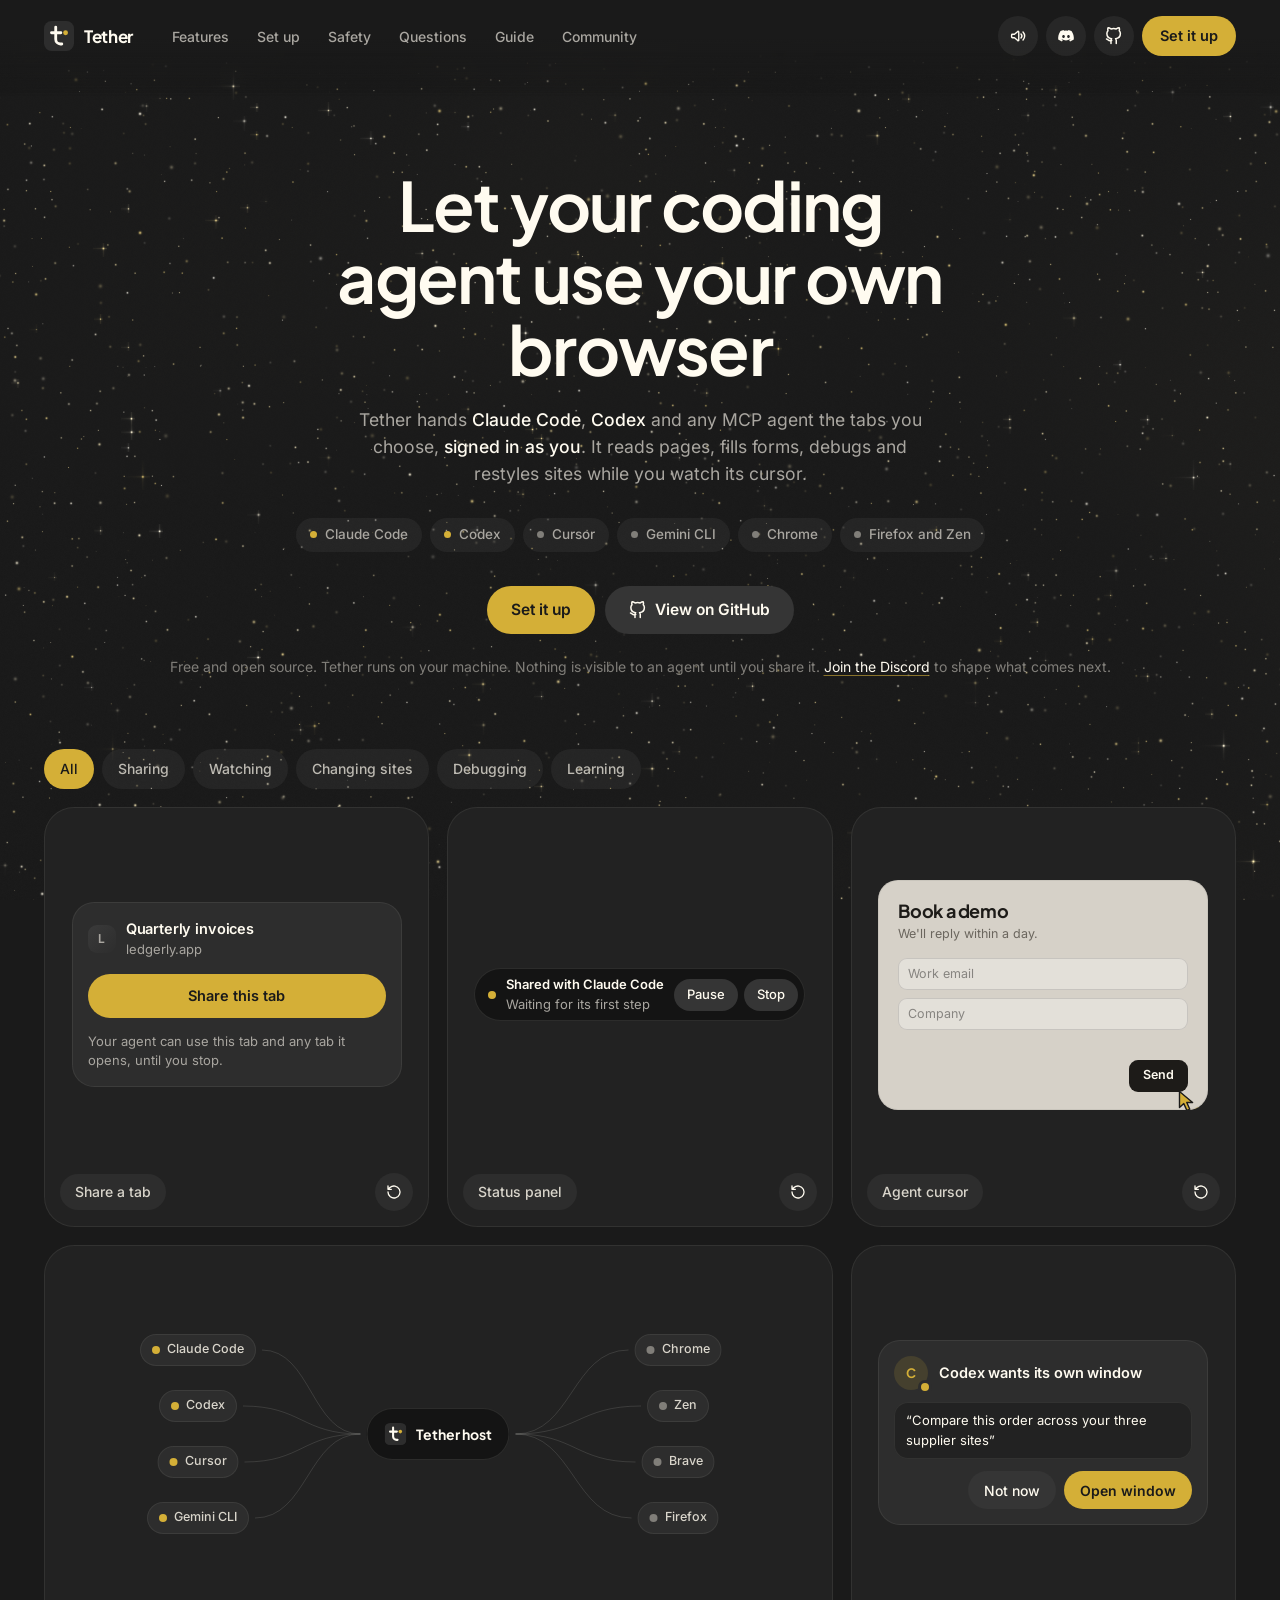
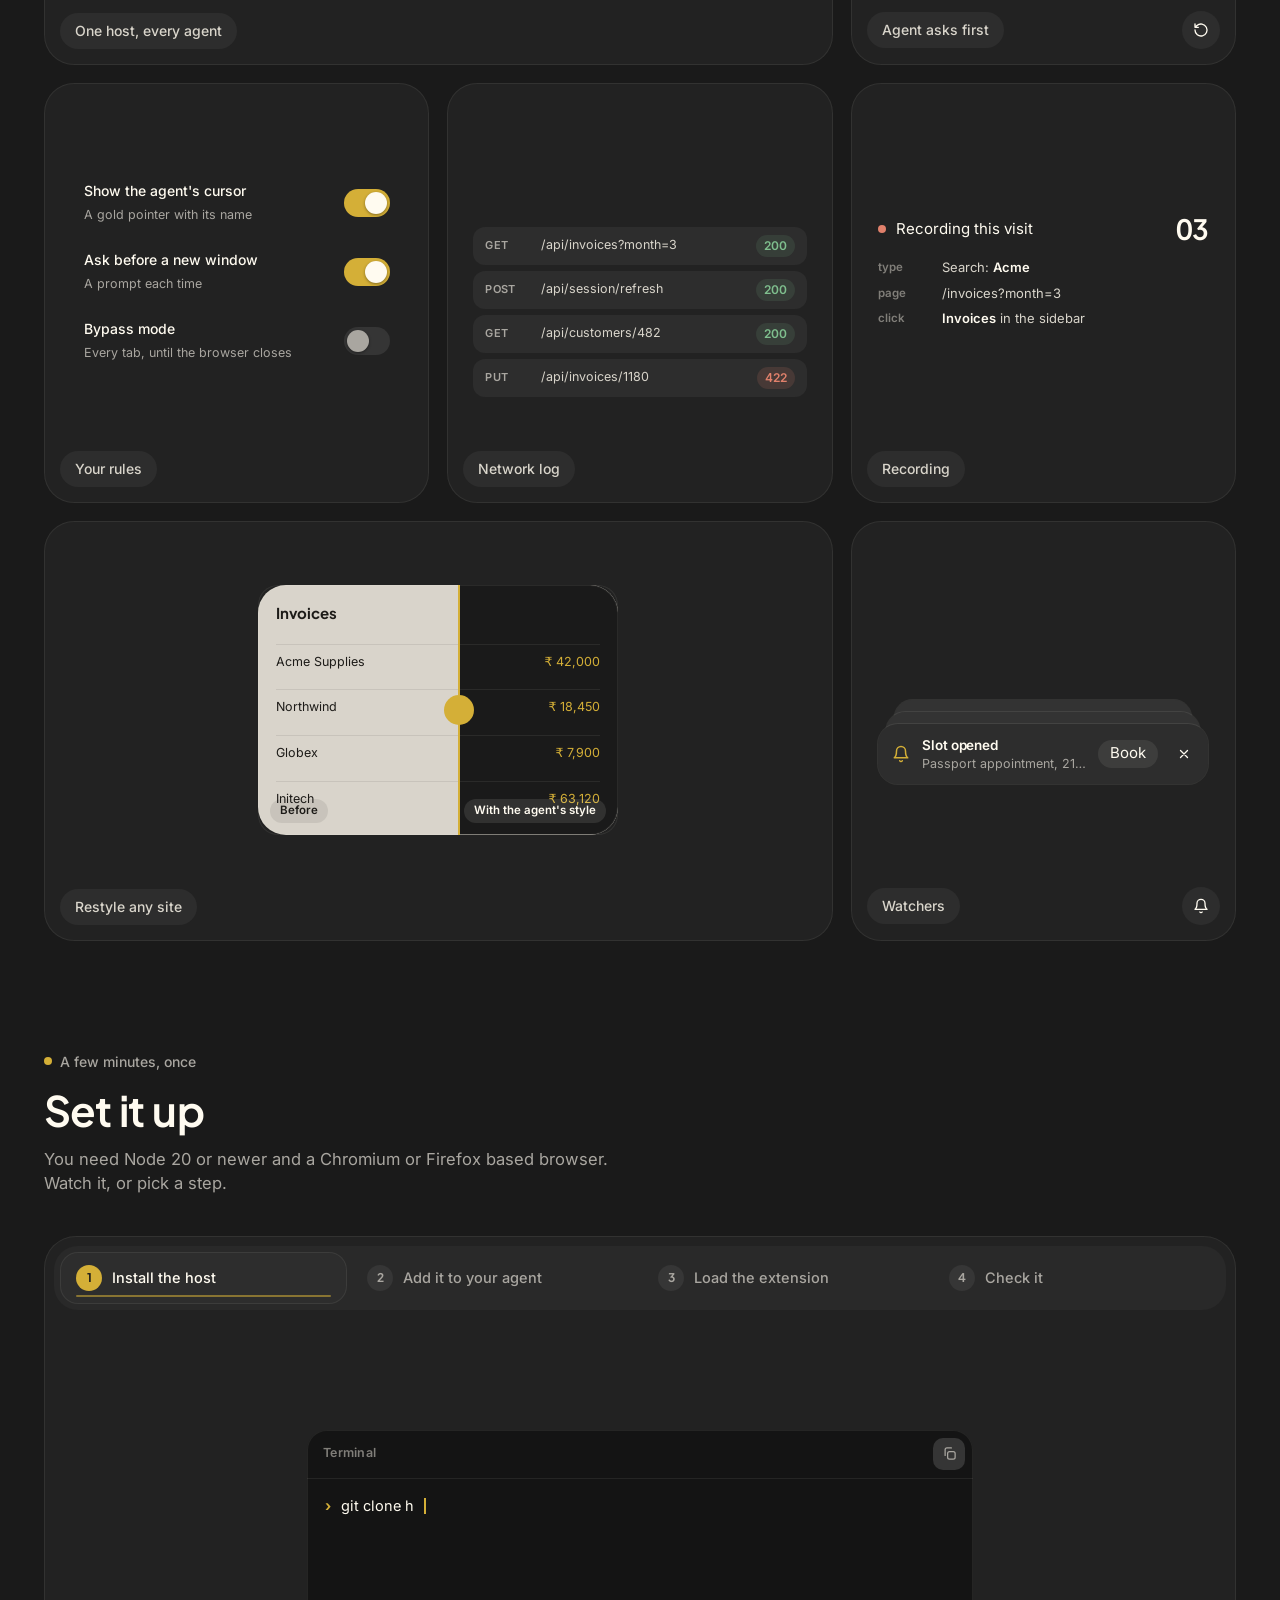
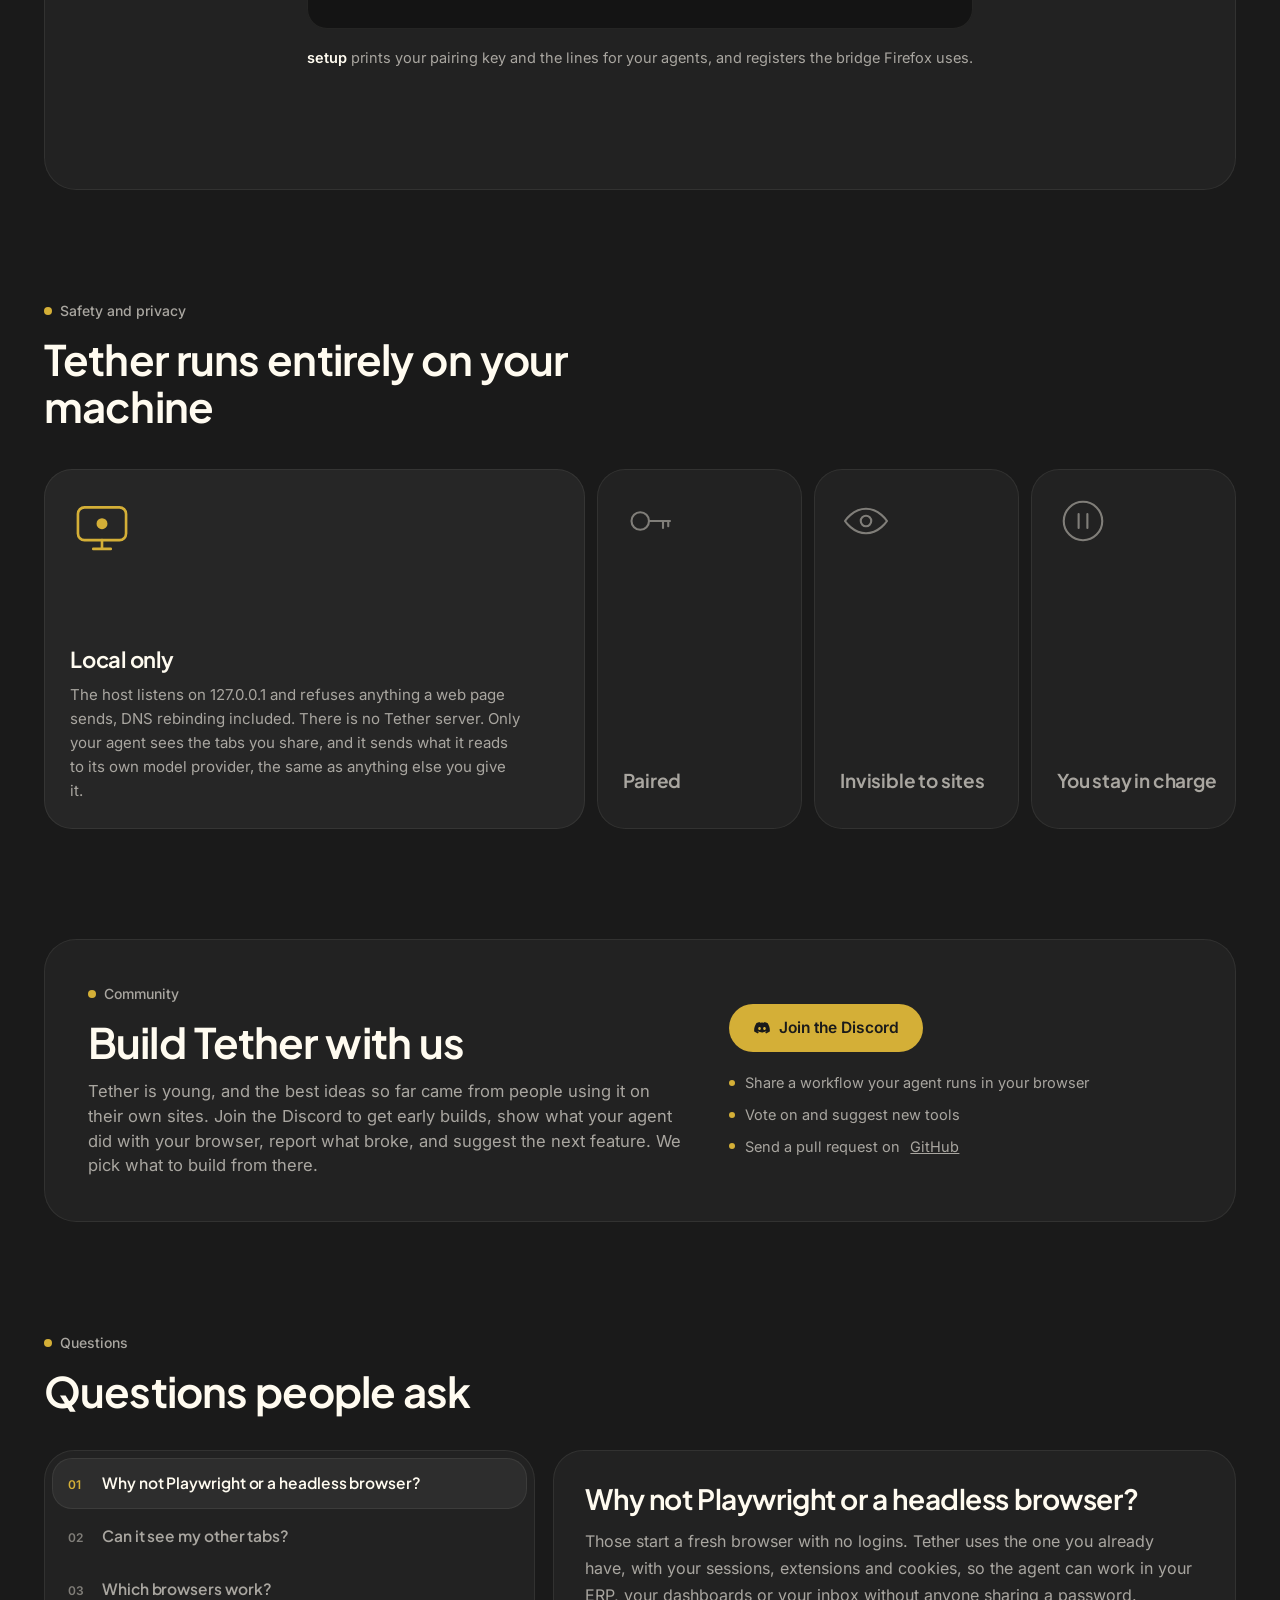
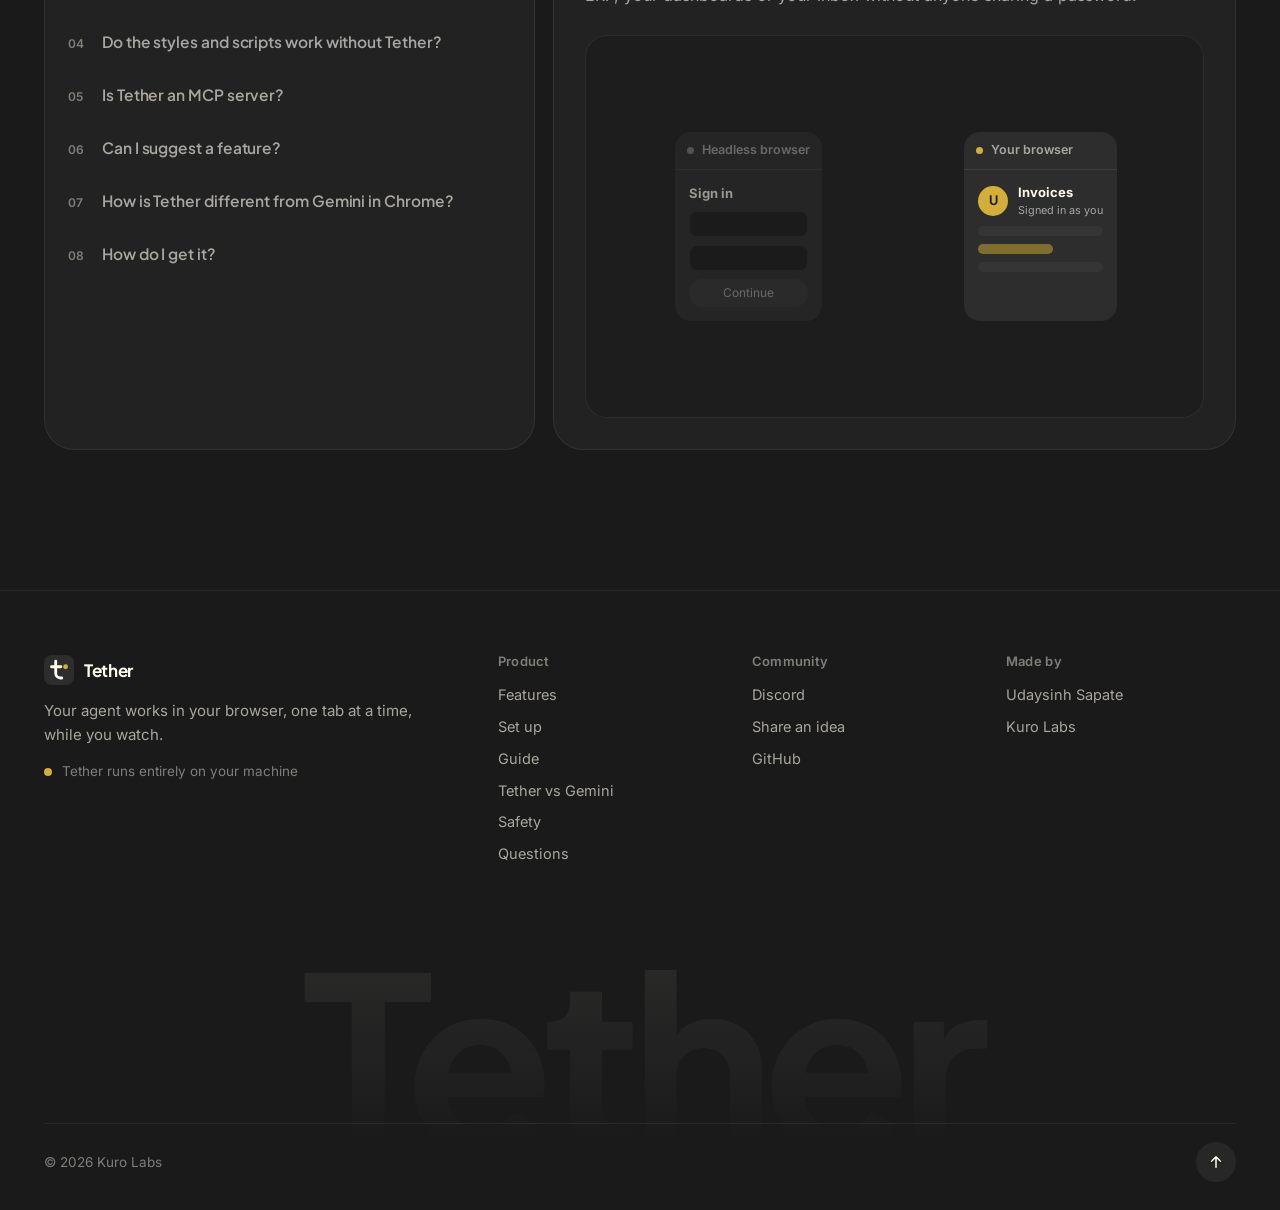
==== commit c294e8ea: "Tether is open source: GitHub links, MIT, and an updated invite The hero links to GitHub, the How do" ====
--- a/index.html
+++ b/index.html
@@ -36,7 +36,7 @@
 <script src="/assets/toast-stack.js" defer></script>
 <script src="/assets/bg.js" defer></script>
 <script src="/assets/site.js" defer></script>
-<script type="application/ld+json">{"@context": "https://schema.org", "@graph": [{"@type": "WebSite", "@id": "https://tether.udaysinh.me/#site", "name": "Tether", "url": "https://tether.udaysinh.me/", "inLanguage": "en", "publisher": {"@id": "https://tether.udaysinh.me/#kurolabs"}}, {"@type": "Organization", "@id": "https://tether.udaysinh.me/#kurolabs", "name": "Kuro Labs", "url": "https://kurolabs.in", "sameAs": ["https://github.com/udaysinh-git", "https://discord.gg/UcB8z8u4JP"]}, {"@type": "SoftwareApplication", "@id": "https://tether.udaysinh.me/#app", "name": "Tether", "url": "https://tether.udaysinh.me/", "description": "A browser extension and local MCP server that lets Claude Code, Codex and other AI coding agents use the browser tabs you share, signed in as you.", "applicationCategory": "DeveloperApplication", "applicationSubCategory": "Browser automation", "operatingSystem": "Windows, macOS, Linux", "browserRequirements": "Chrome, Brave, Edge, Firefox or Zen", "image": "https://tether.udaysinh.me/assets/og.png", "featureList": ["Share a single tab with an AI agent", "Agent opens its own window after you approve", "Visible agent cursor and pause", "Form filling and navigation", "Network log, console and cookies", "Site restyling with UserCSS", "Userscripts compatible with Tampermonkey", "Recording how you use a site", "Watchers that notify you of changes"], "author": {"@type": "Person", "name": "Udaysinh Sapate", "url": "https://udaysinh.me"}, "publisher": {"@id": "https://tether.udaysinh.me/#kurolabs"}}, {"@type": "FAQPage", "mainEntity": [{"@type": "Question", "name": "Why not Playwright or a headless browser?", "acceptedAnswer": {"@type": "Answer", "text": "Those start a fresh browser with no logins. Tether uses the one you already have, with your sessions, extensions and cookies, so the agent can work in your ERP, your dashboards or your inbox without anyone sharing a password."}}, {"@type": "Question", "name": "Can it see my other tabs?", "acceptedAnswer": {"@type": "Answer", "text": "No. It sees tabs you share, tabs those pages open, and tabs in a window it opened with your approval. Bypass mode opens up every tab, only when you allow it, and turns off when the browser closes."}}, {"@type": "Question", "name": "Which browsers work?", "acceptedAnswer": {"@type": "Answer", "text": "Chrome, Brave, Edge and other Chromium browsers, and Firefox, Zen, LibreWolf, Floorp and Waterfox. In Chromium, clicks and keys arrive as real input through the debugger."}}, {"@type": "Question", "name": "Do the styles and scripts work without Tether?", "acceptedAnswer": {"@type": "Answer", "text": "Yes. Styles are UserCSS and scripts are standard userscripts, so they install in Stylus, Tampermonkey and Violentmonkey, and you can publish them as a Gist from the settings page."}}, {"@type": "Question", "name": "Is Tether an MCP server?", "acceptedAnswer": {"@type": "Answer", "text": "Yes. Each agent starts Tether as an ordinary stdio MCP server, and all of them share one local host that talks to your browser extension. Anything that speaks MCP can use it, including Claude Code, Codex, Cursor and Gemini CLI."}}, {"@type": "Question", "name": "Can I suggest a feature?", "acceptedAnswer": {"@type": "Answer", "text": "Please do. Ideas come from the Tether Discord, where you can post what you want your agent to do in your browser and vote on what others asked for."}}, {"@type": "Question", "name": "How is Tether different from Gemini in Chrome?", "acceptedAnswer": {"@type": "Answer", "text": "Gemini in Chrome is Google's assistant in a side panel. Tether gives the agent you already code with, such as Claude Code, Codex or Cursor, your browser, in Chrome or Firefox. That agent also has your repository and terminal, so one task can reproduce a bug while signed in, read the failing request, fix the code and check the fix. Tether is free, has no daily action limit of its own, and adds devtools, lasting styles and scripts, and watchers. Gemini needs no setup and works on Android. Read the full comparison."}}, {"@type": "Question", "name": "How do I get it?", "acceptedAnswer": {"@type": "Answer", "text": "Tether is in early access and the repository is private for now. Join the Discord and ask for access, or write to Udaysinh."}}]}]}</script>
+<script type="application/ld+json">{"@context": "https://schema.org", "@graph": [{"@type": "WebSite", "@id": "https://tether.udaysinh.me/#site", "name": "Tether", "url": "https://tether.udaysinh.me/", "inLanguage": "en", "publisher": {"@id": "https://tether.udaysinh.me/#kurolabs"}}, {"@type": "Organization", "@id": "https://tether.udaysinh.me/#kurolabs", "name": "Kuro Labs", "url": "https://kurolabs.in", "sameAs": ["https://github.com/udaysinh-git", "https://discord.gg/UcB8z8u4JP"]}, {"@type": "SoftwareApplication", "@id": "https://tether.udaysinh.me/#app", "name": "Tether", "url": "https://tether.udaysinh.me/", "description": "A browser extension and local MCP server that lets Claude Code, Codex and other AI coding agents use the browser tabs you share, signed in as you.", "applicationCategory": "DeveloperApplication", "applicationSubCategory": "Browser automation", "operatingSystem": "Windows, macOS, Linux", "browserRequirements": "Chrome, Brave, Edge, Firefox or Zen", "image": "https://tether.udaysinh.me/assets/og.png", "featureList": ["Share a single tab with an AI agent", "Agent opens its own window after you approve", "Visible agent cursor and pause", "Form filling and navigation", "Network log, console and cookies", "Site restyling with UserCSS", "Userscripts compatible with Tampermonkey", "Recording how you use a site", "Watchers that notify you of changes"], "author": {"@type": "Person", "name": "Udaysinh Sapate", "url": "https://udaysinh.me"}, "publisher": {"@id": "https://tether.udaysinh.me/#kurolabs"}, "isAccessibleForFree": true, "license": "https://opensource.org/licenses/MIT", "codeRepository": "https://github.com/udaysinh-git/tether", "offers": {"@type": "Offer", "price": "0", "priceCurrency": "USD"}}, {"@type": "FAQPage", "mainEntity": [{"@type": "Question", "name": "Why not Playwright or a headless browser?", "acceptedAnswer": {"@type": "Answer", "text": "Those start a fresh browser with no logins. Tether uses the one you already have, with your sessions, extensions and cookies, so the agent can work in your ERP, your dashboards or your inbox without anyone sharing a password."}}, {"@type": "Question", "name": "Can it see my other tabs?", "acceptedAnswer": {"@type": "Answer", "text": "No. It sees tabs you share, tabs those pages open, and tabs in a window it opened with your approval. Bypass mode opens up every tab, only when you allow it, and turns off when the browser closes."}}, {"@type": "Question", "name": "Which browsers work?", "acceptedAnswer": {"@type": "Answer", "text": "Chrome, Brave, Edge and other Chromium browsers, and Firefox, Zen, LibreWolf, Floorp and Waterfox. In Chromium, clicks and keys arrive as real input through the debugger."}}, {"@type": "Question", "name": "Do the styles and scripts work without Tether?", "acceptedAnswer": {"@type": "Answer", "text": "Yes. Styles are UserCSS and scripts are standard userscripts, so they install in Stylus, Tampermonkey and Violentmonkey, and you can publish them as a Gist from the settings page."}}, {"@type": "Question", "name": "Is Tether an MCP server?", "acceptedAnswer": {"@type": "Answer", "text": "Yes. Each agent starts Tether as an ordinary stdio MCP server, and all of them share one local host that talks to your browser extension. Anything that speaks MCP can use it, including Claude Code, Codex, Cursor and Gemini CLI."}}, {"@type": "Question", "name": "Can I suggest a feature?", "acceptedAnswer": {"@type": "Answer", "text": "Please do. Ideas come from the Tether Discord, where you can post what you want your agent to do in your browser and vote on what others asked for."}}, {"@type": "Question", "name": "How is Tether different from Gemini in Chrome?", "acceptedAnswer": {"@type": "Answer", "text": "Gemini in Chrome is Google's assistant in a side panel. Tether gives the agent you already code with, such as Claude Code, Codex or Cursor, your browser, in Chrome or Firefox. That agent also has your repository and terminal, so one task can reproduce a bug while signed in, read the failing request, fix the code and check the fix. Tether is free, has no daily action limit of its own, and adds devtools, lasting styles and scripts, and watchers. Gemini needs no setup and works on Android. Read the full comparison."}}, {"@type": "Question", "name": "How do I get it?", "acceptedAnswer": {"@type": "Answer", "text": "Tether is free and open source under the MIT licence. Get it from GitHub, run setup and load the extension; the Set it up section walks through it. Questions and ideas go to the Discord."}}]}]}</script>
 </head>
 <body>
 <a class="skip" href="#main">Skip to content</a>
@@ -80,9 +80,9 @@
     </div>
     <div class="actions rise" style="--d:.72s">
       <a class="pill-btn amber big press" href="#setup">Set it up</a>
-      <a class="pill-btn big press" href="#demos">Try the demos</a>
-    </div>
-    <p class="note rise" style="--d:.85s">Tether runs on your machine. Nothing is visible to an agent until you share it. <a href="https://discord.gg/UcB8z8u4JP" rel="noopener">Join the Discord</a> to shape what comes next.</p>
+      <a class="pill-btn big press" href="https://github.com/udaysinh-git/tether"><svg width="18" height="18"><use href="#i-gh"/></svg>View on GitHub</a>
+    </div>
+    <p class="note rise" style="--d:.85s">Free and open source. Tether runs on your machine. Nothing is visible to an agent until you share it. <a href="https://discord.gg/UcB8z8u4JP" rel="noopener">Join the Discord</a> to shape what comes next.</p>
   </section>
 
   <div class="wrap" id="demos">
@@ -238,7 +238,7 @@
           <ul class="ideas">
             <li>Share a workflow your agent runs in your browser</li>
             <li>Vote on and suggest new tools</li>
-            <li>Get signed builds before anyone else</li>
+            <li>Send a pull request on <a href="https://github.com/udaysinh-git/tether">GitHub</a></li>
           </ul>
         </div>
       </div>
@@ -261,7 +261,7 @@
         <dt>Is Tether an MCP server?</dt><dd>Yes. Each agent starts Tether as an ordinary stdio MCP server, and all of them share one local host that talks to your browser extension. Anything that speaks MCP can use it, including Claude Code, Codex, Cursor and Gemini CLI.</dd>
         <dt>Can I suggest a feature?</dt><dd>Please do. Ideas come from the <a href="https://discord.gg/UcB8z8u4JP" rel="noopener">Tether Discord</a>, where you can post what you want your agent to do in your browser and vote on what others asked for.</dd>
         <dt>How is Tether different from Gemini in Chrome?</dt><dd>Gemini in Chrome is Google's assistant in a side panel. Tether gives the agent you already code with, such as Claude Code, Codex or Cursor, your browser, in Chrome or Firefox. That agent also has your repository and terminal, so one task can reproduce a bug while signed in, read the failing request, fix the code and check the fix. Tether is free, has no daily action limit of its own, and adds devtools, lasting styles and scripts, and watchers. Gemini needs no setup and works on Android. <a href="/vs/gemini-in-chrome/">Read the full comparison</a>.</dd>
-        <dt>How do I get it?</dt><dd>Tether is in early access and the repository is private for now. Join the <a href="https://discord.gg/UcB8z8u4JP" rel="noopener">Discord</a> and ask for access, or write to <a href="https://udaysinh.me">Udaysinh</a>.</dd>
+        <dt>How do I get it?</dt><dd>Tether is free and open source under the MIT licence. Get it from <a href="https://github.com/udaysinh-git/tether">GitHub</a>, run setup and load the extension; the Set it up section walks through it. Questions and ideas go to the <a href="https://discord.gg/UcB8z8u4JP" rel="noopener">Discord</a>.</dd>
       </dl>
     </div>
   </section>
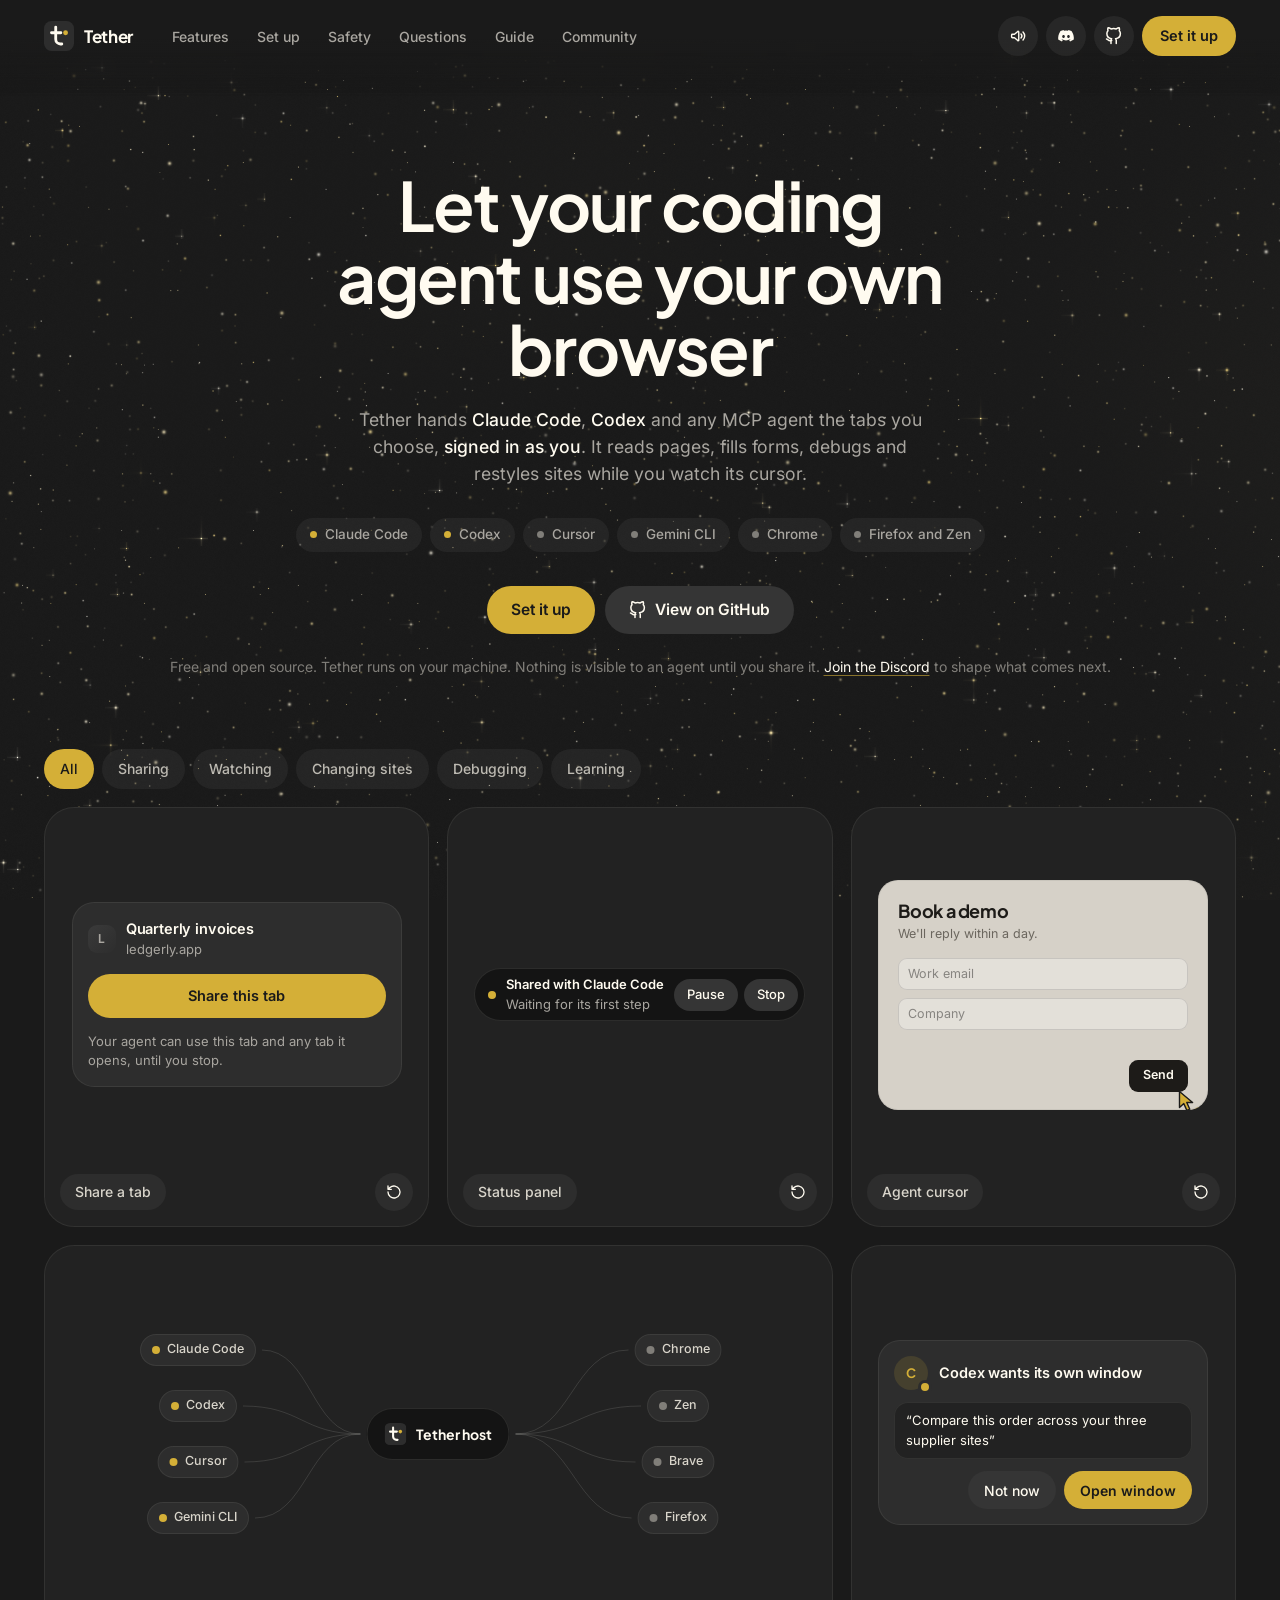
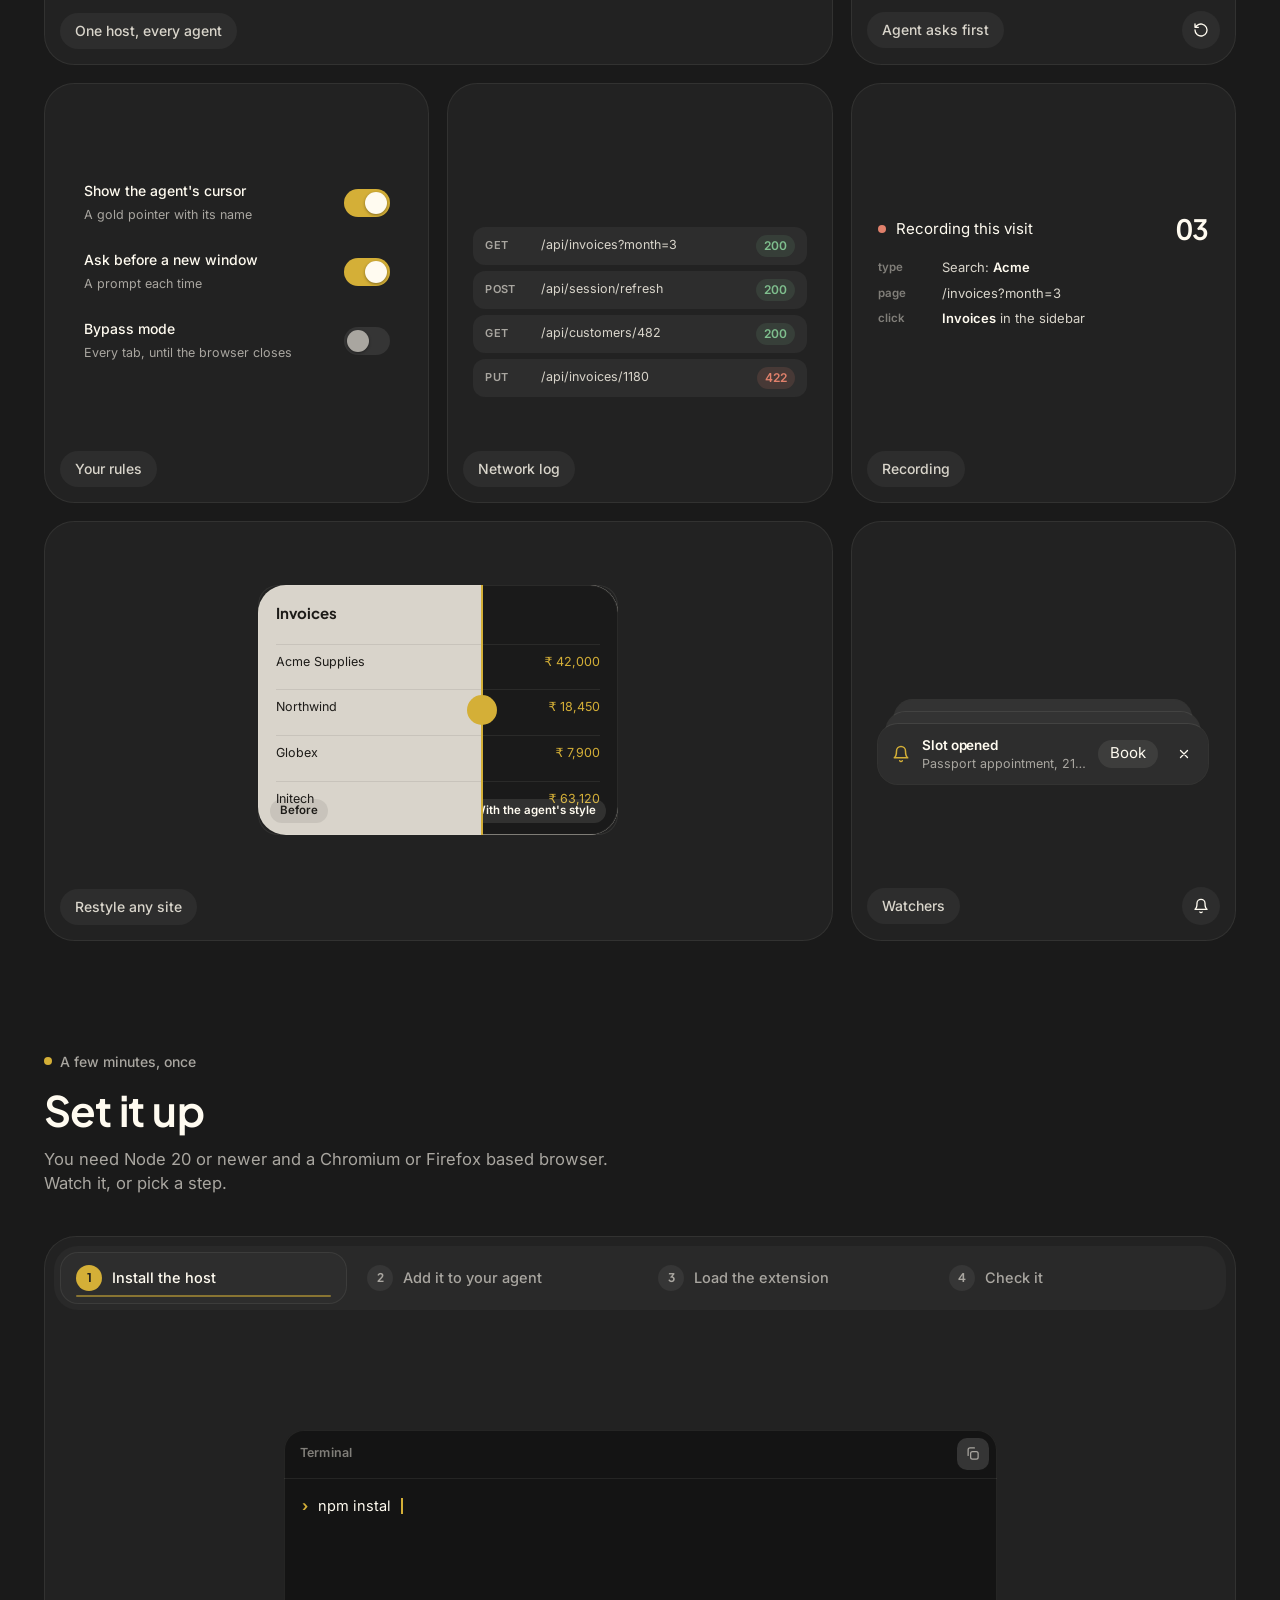
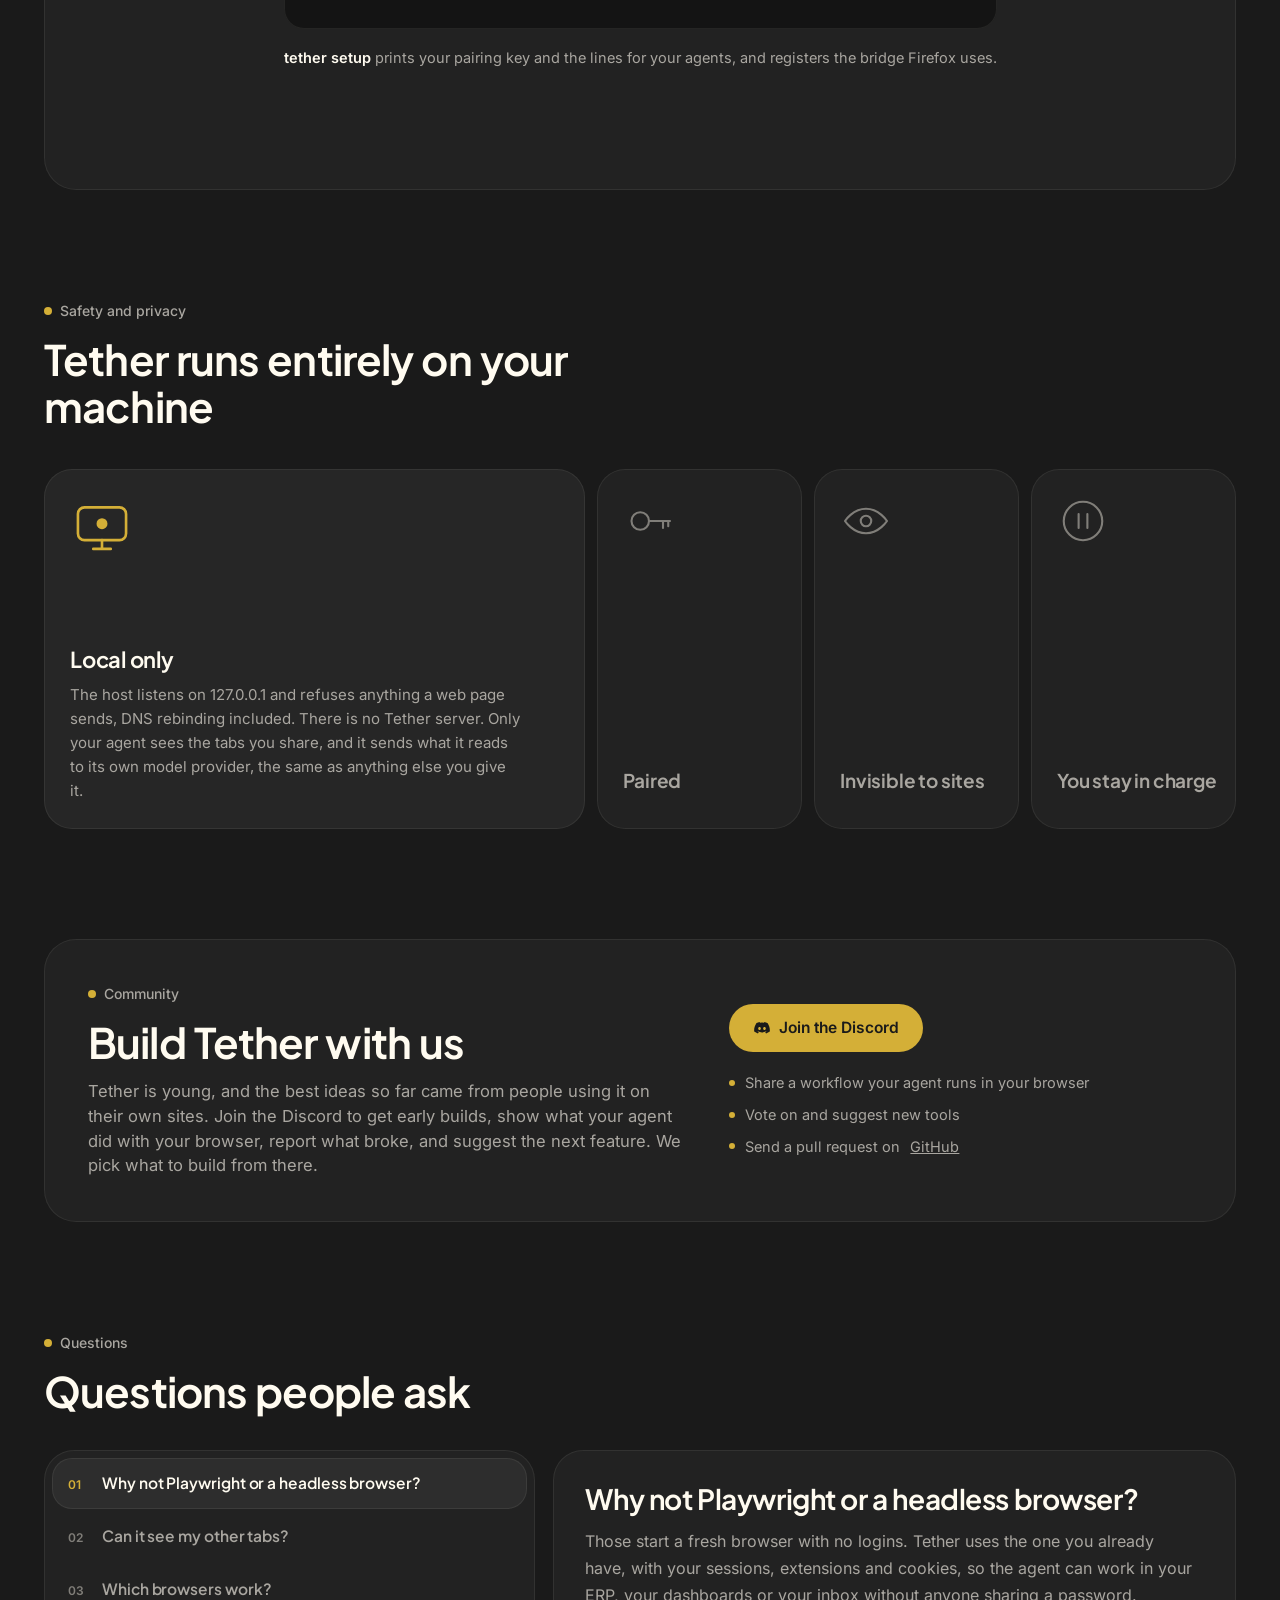
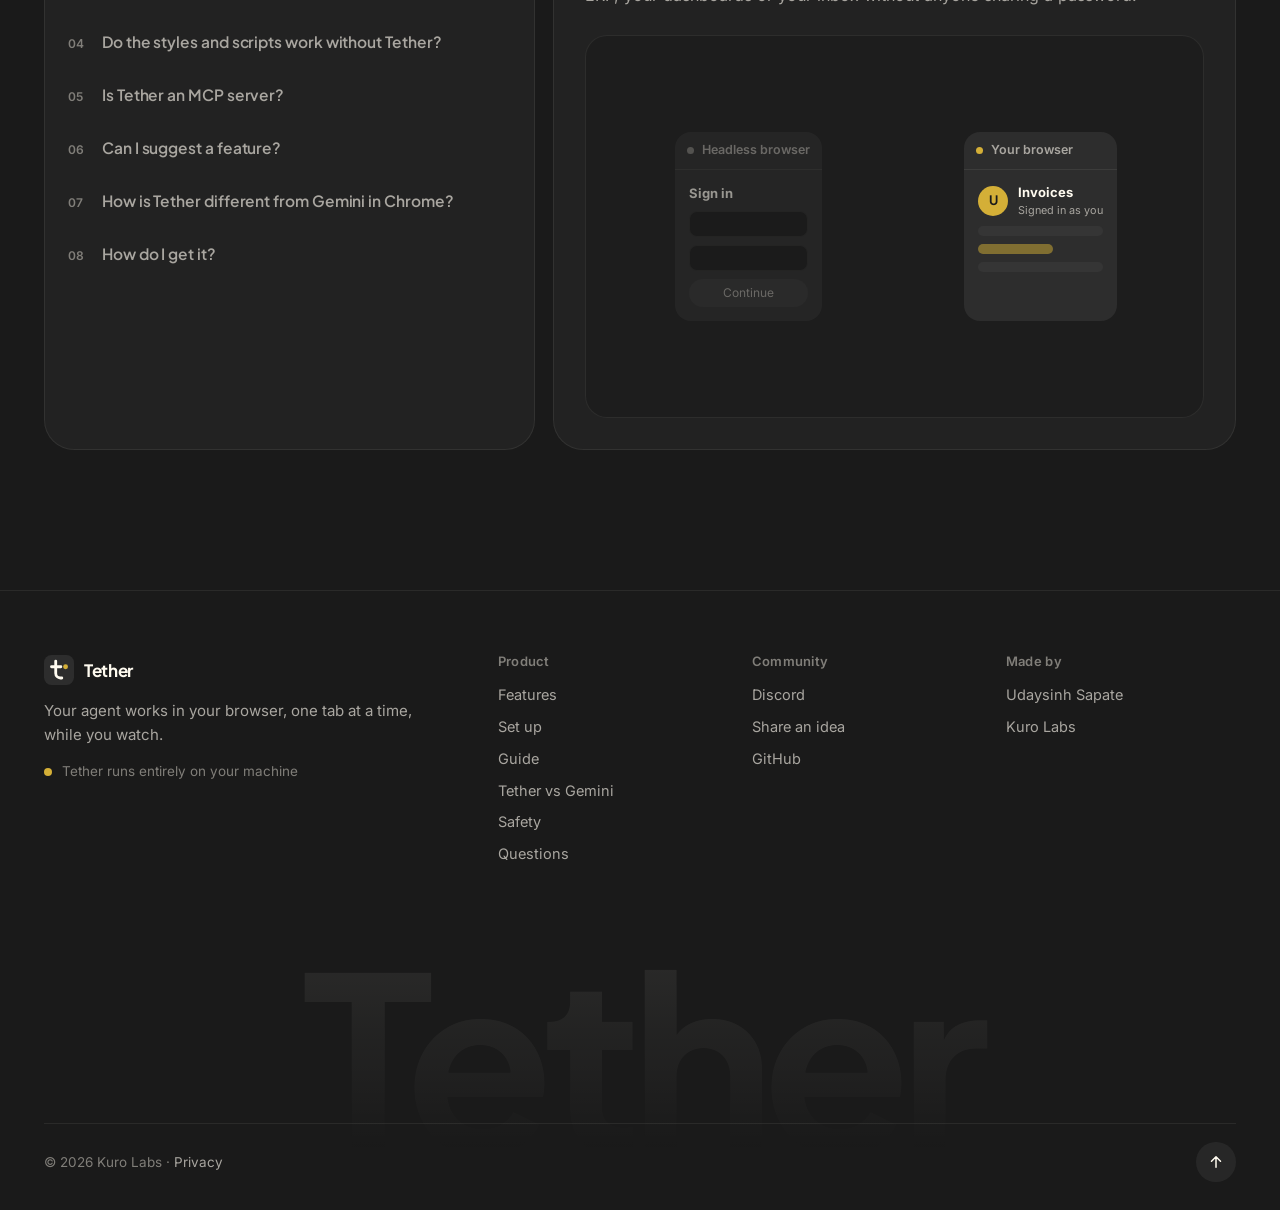
==== commit 7f9f722a: "Add a privacy policy page" ====
--- a/index.html
+++ b/index.html
@@ -283,7 +283,7 @@
     </div>
     <div class="foot-word" aria-hidden="true">Tether</div>
     <div class="foot-bottom">
-      <span>© 2026 Kuro Labs</span>
+      <span>© 2026 Kuro Labs · <a href="/privacy/">Privacy</a></span>
       <button class="round press" type="button" id="totop" aria-label="Back to top"><svg viewBox="0 0 24 24"><path d="M12 19V5M6 11l6-6 6 6" fill="none" stroke="currentColor" stroke-width="2" stroke-linecap="round" stroke-linejoin="round"/></svg></button>
     </div>
   </div>
--- a/assets/site.css
+++ b/assets/site.css
@@ -597,3 +597,11 @@
 .article .src { margin-top: 32px; font-size: 13.5px; color: var(--text-3); }
 .article .src a { color: var(--text-2); }
 .tr { grid-template-columns: 1fr 1fr 1.4fr; }
+
+.pnote a { color: var(--gold); text-underline-offset: 3px; }
+
+.plist { color: var(--text-2); font-size: 16px; line-height: 1.7; padding-left: 20px; display: grid; gap: 6px; }
+.plist b { color: var(--text); }
+.article a { color: var(--gold); text-underline-offset: 3px; }
+.foot-bottom a { color: var(--text-2); text-decoration: none; }
+.foot-bottom a:hover { color: var(--text); }
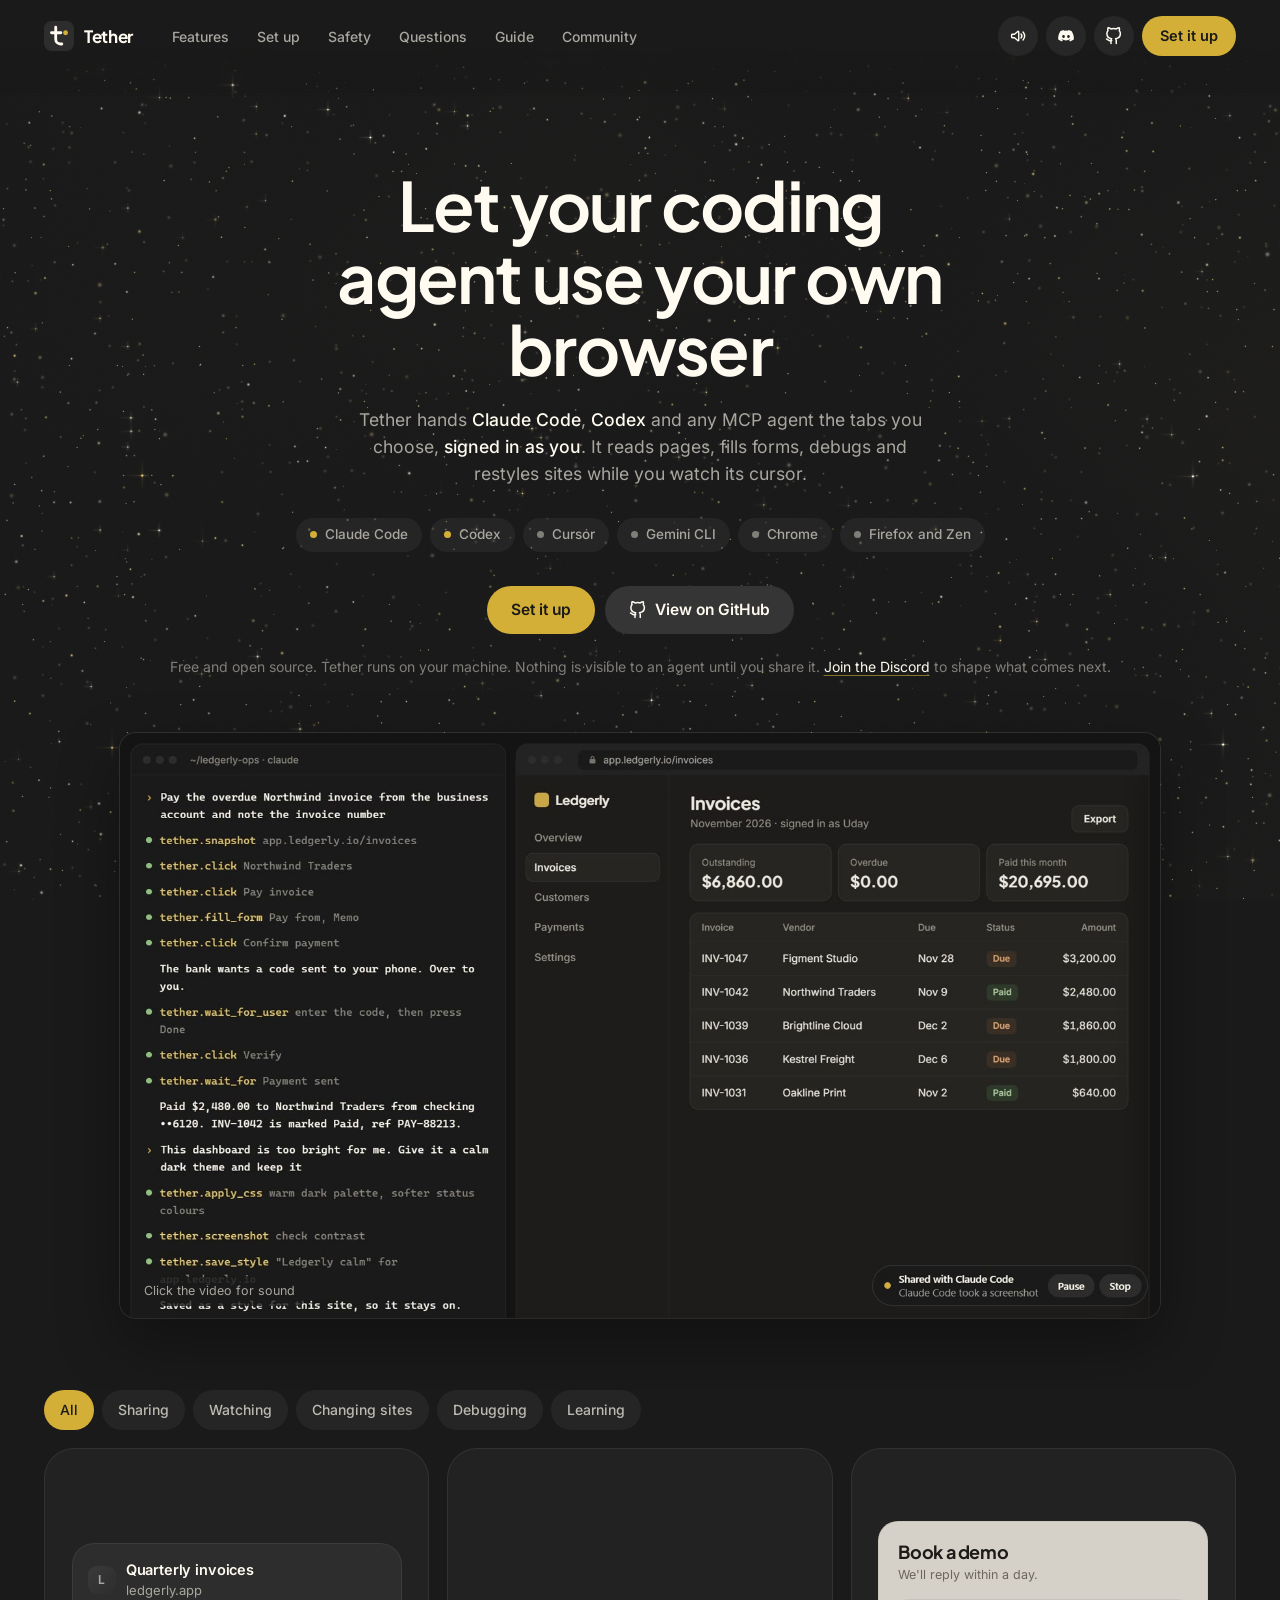
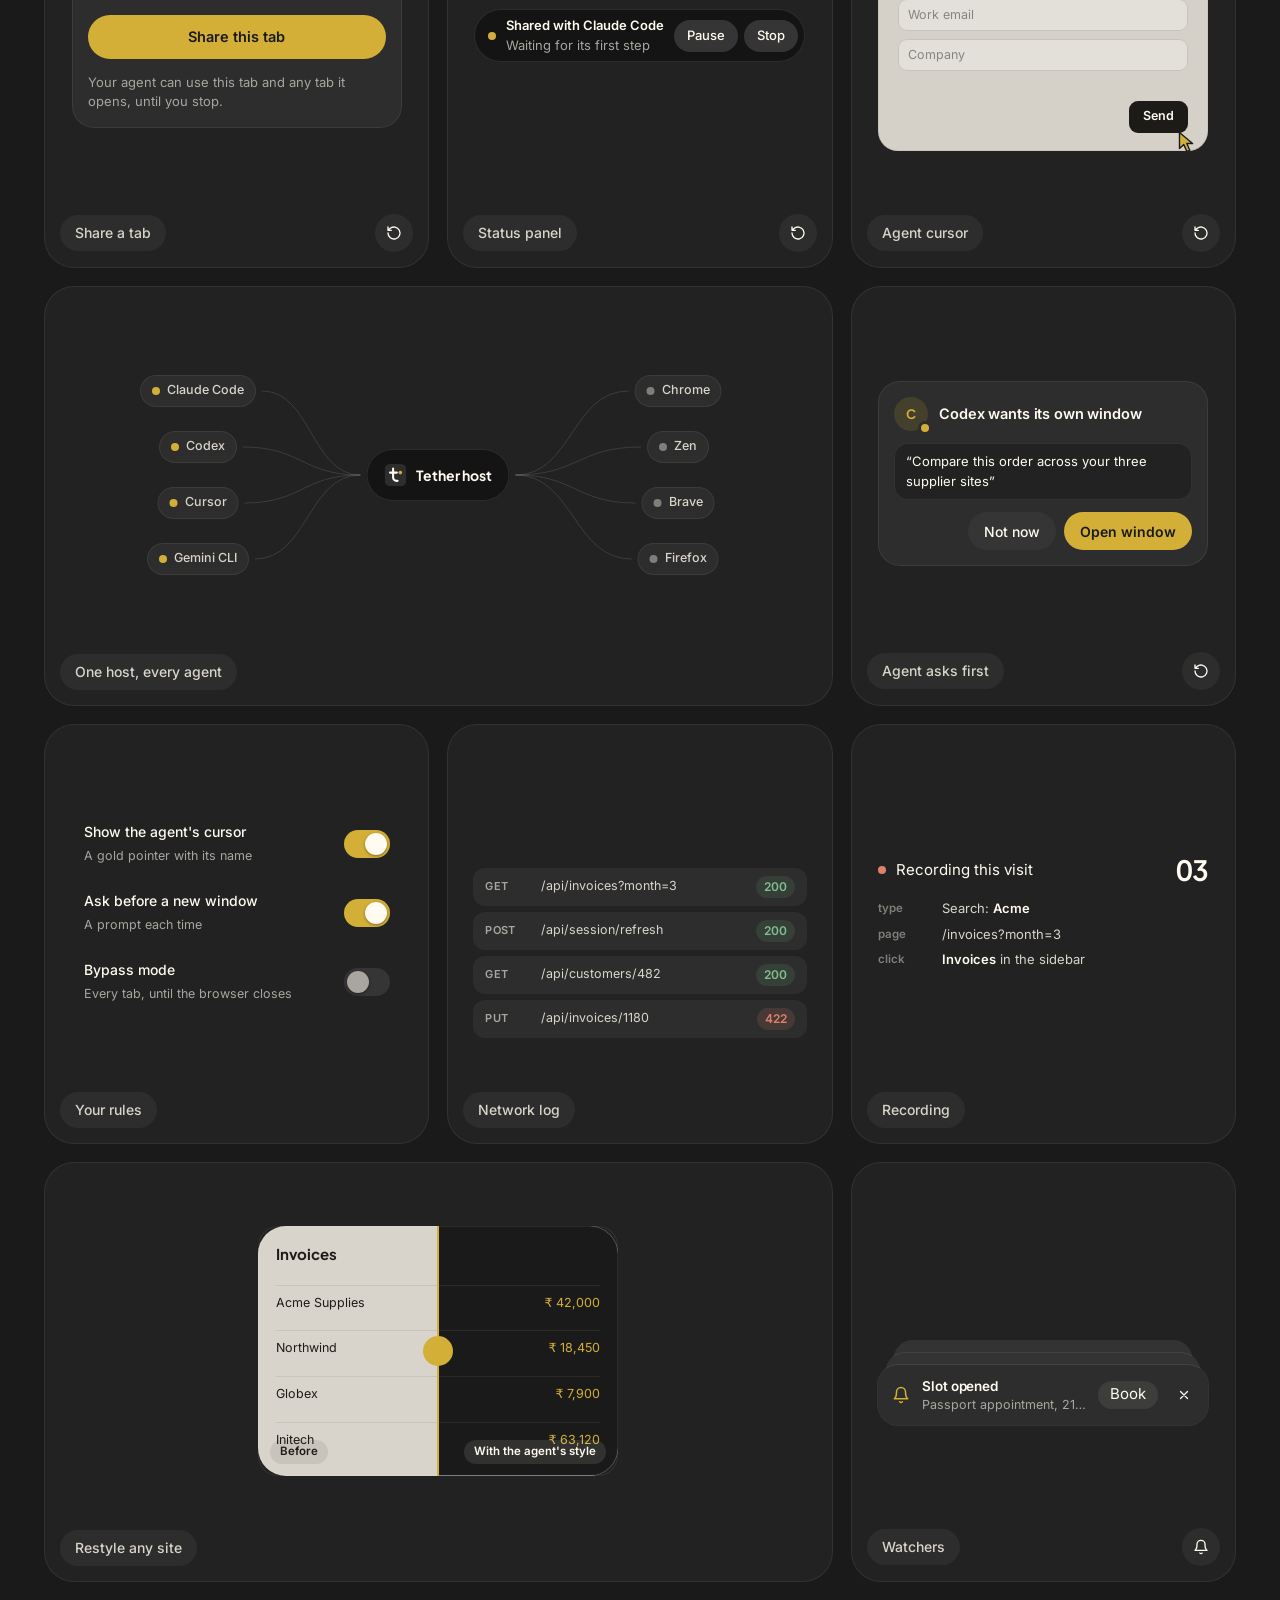
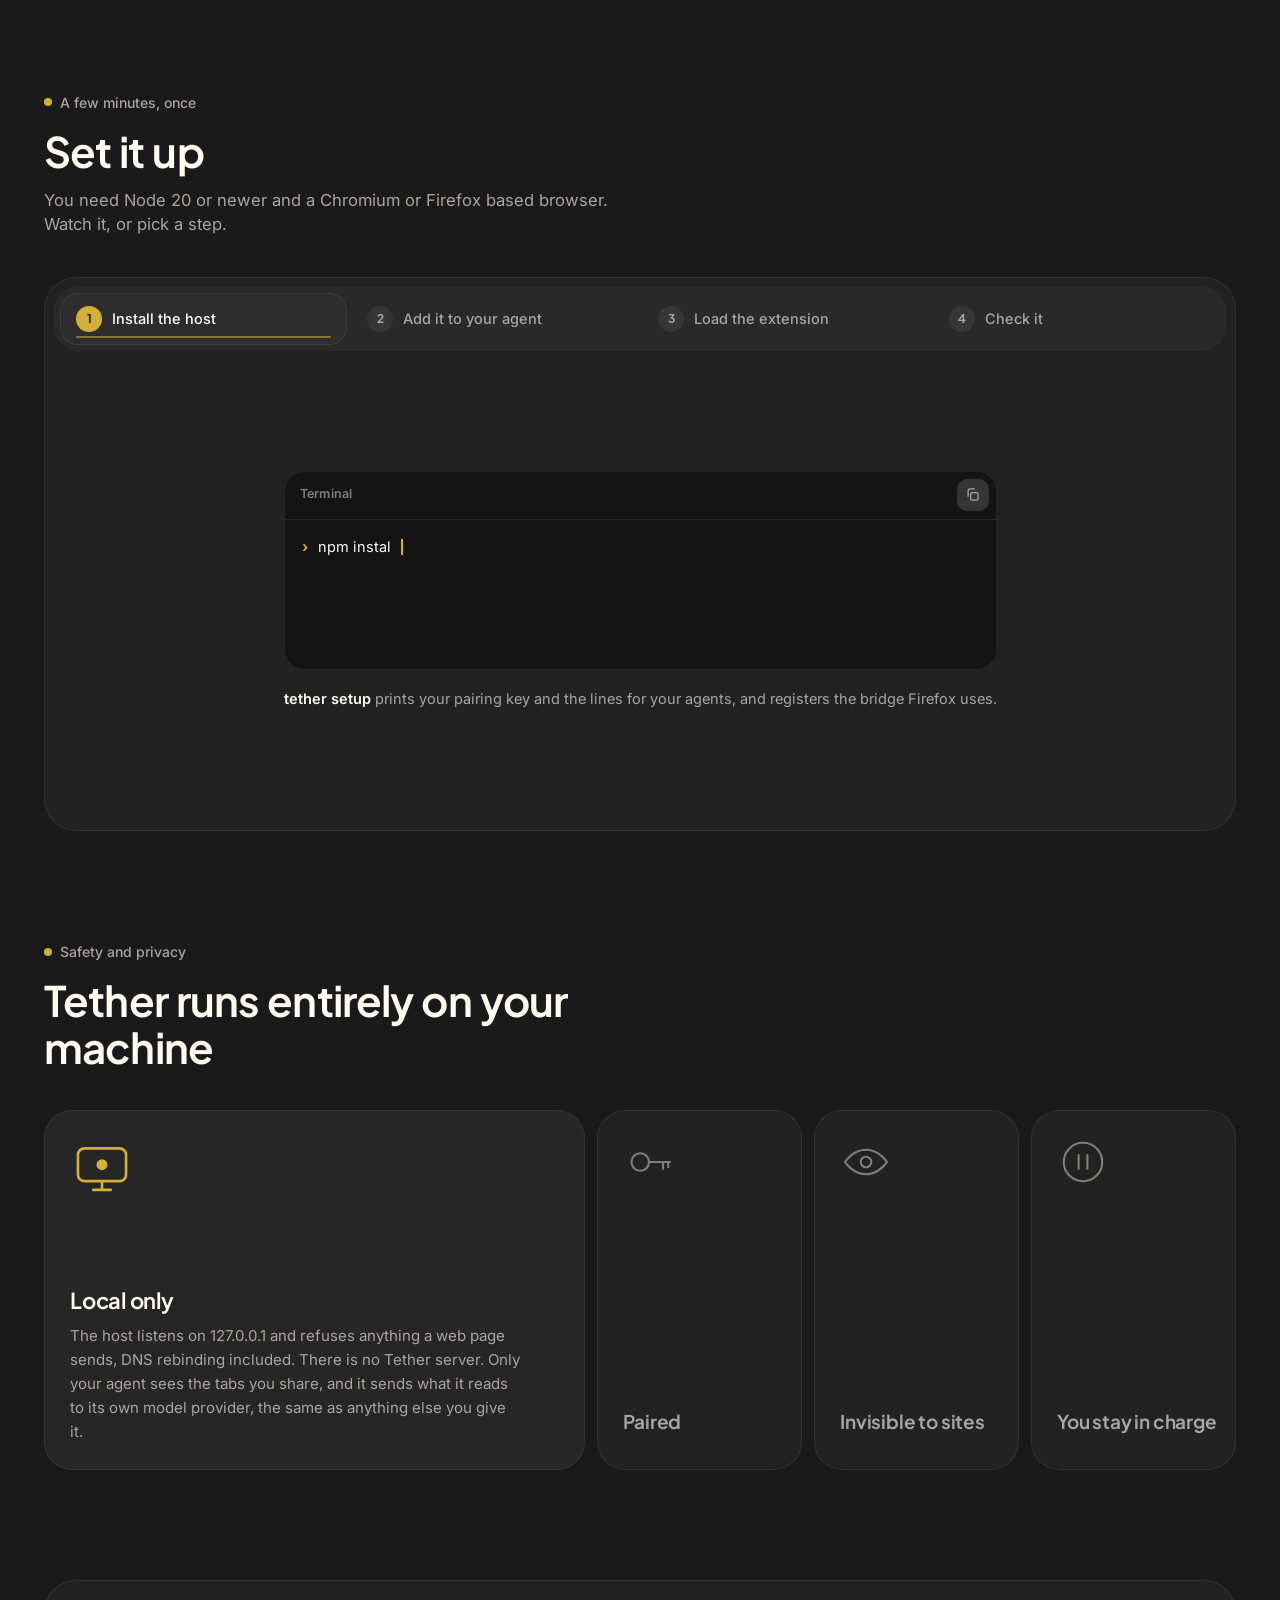
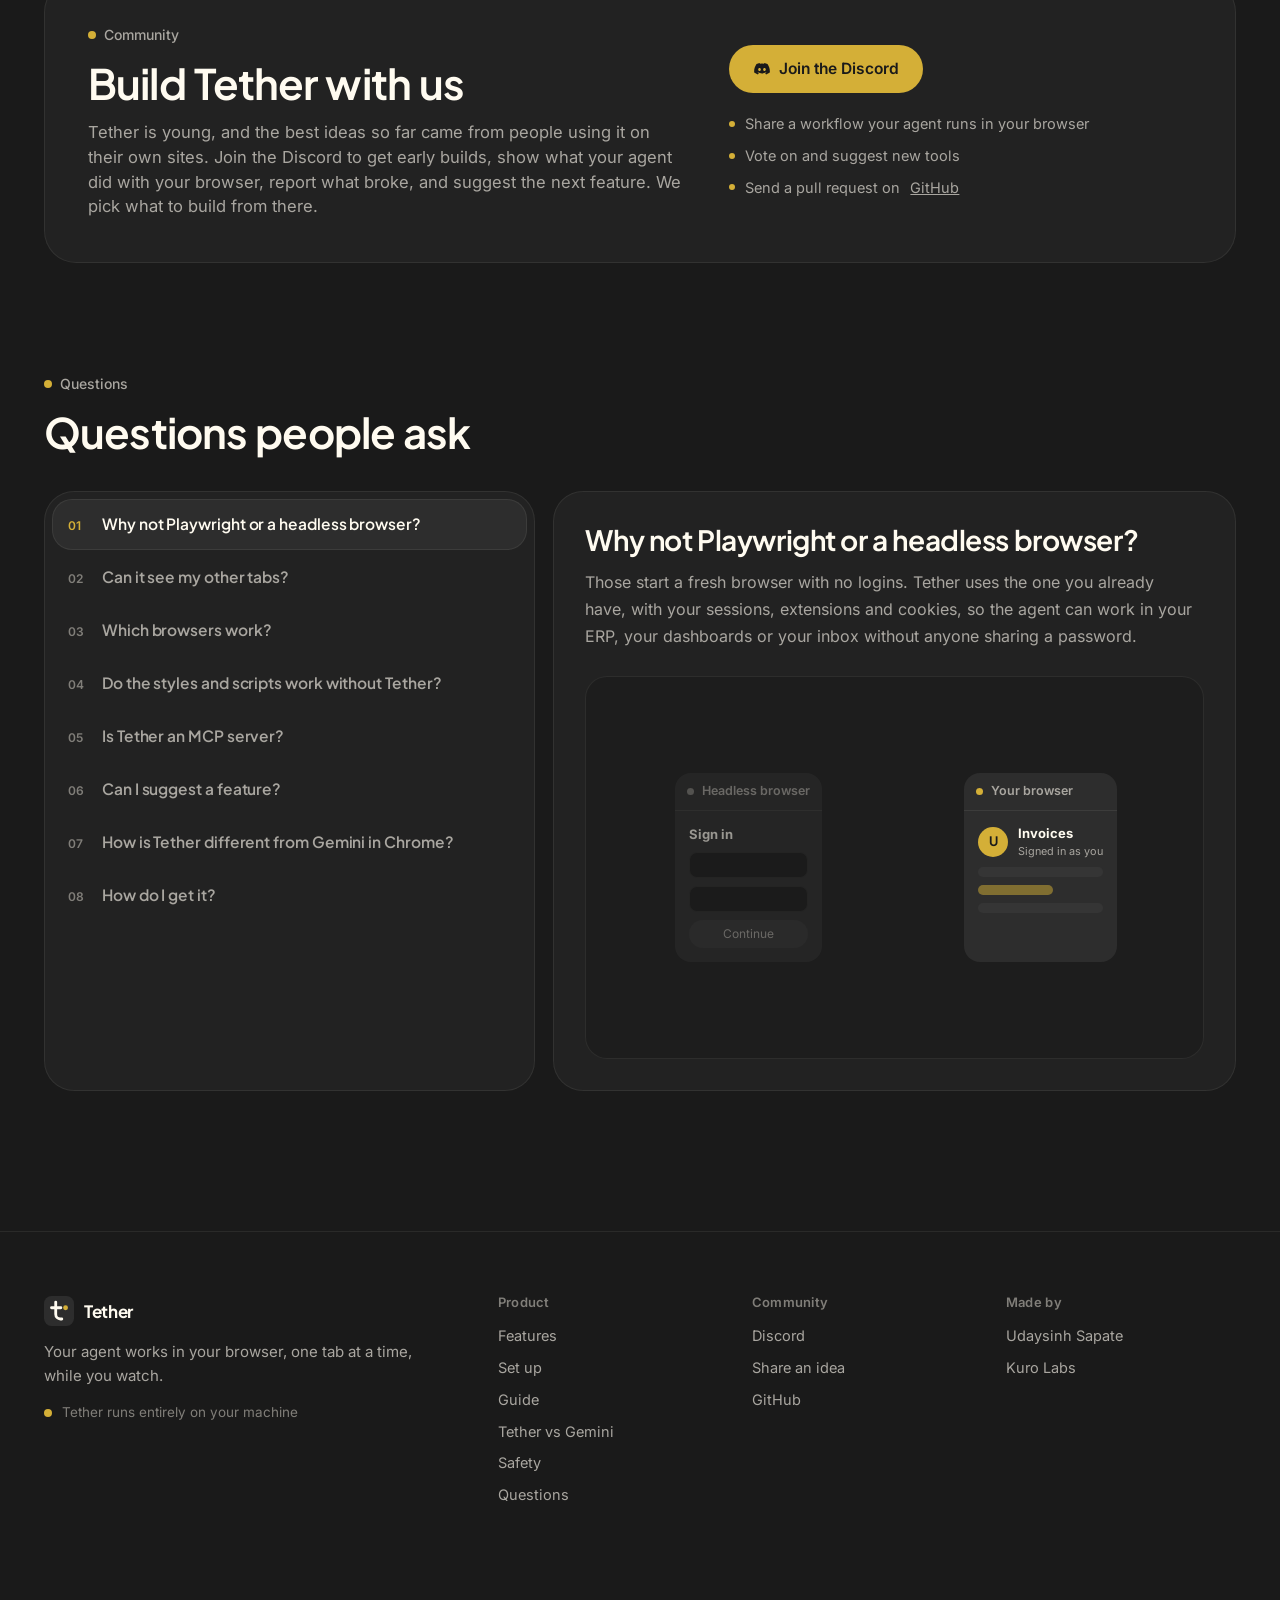
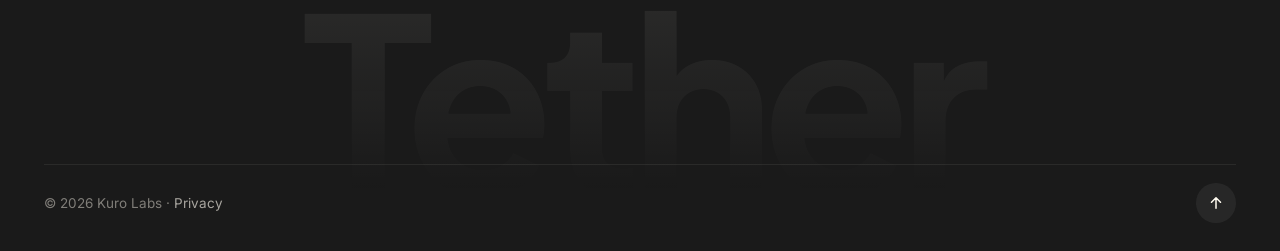
==== commit 6fc8774e: "Show the demo film in the hero, with sound on click" ====
--- a/index.html
+++ b/index.html
@@ -83,6 +83,10 @@
       <a class="pill-btn big press" href="https://github.com/udaysinh-git/tether"><svg width="18" height="18"><use href="#i-gh"/></svg>View on GitHub</a>
     </div>
     <p class="note rise" style="--d:.85s">Free and open source. Tether runs on your machine. Nothing is visible to an agent until you share it. <a href="https://discord.gg/UcB8z8u4JP" rel="noopener">Join the Discord</a> to shape what comes next.</p>
+    <figure class="film rise" id="watch" style="--d:1s">
+      <video src="/assets/demo.mp4" poster="/assets/demo-poster.jpg" autoplay muted loop playsinline preload="metadata" aria-label="Claude Code pays an overdue invoice through Tether, hands the tab over for a phone code, then saves a dark theme for the app"></video>
+      <figcaption>Click the video for sound</figcaption>
+    </figure>
   </section>
 
   <div class="wrap" id="demos">
--- a/assets/site.css
+++ b/assets/site.css
@@ -114,6 +114,11 @@
 .agents span i { width: 7px; height: 7px; border-radius: 50%; background: var(--text-3); }
 .agents span.on i { background: var(--gold); }
 .hero .actions { display: flex; justify-content: center; gap: 10px; margin-top: 34px; }
+.hero .film { margin: 56px auto 0; max-width: 1040px; border-radius: 16px; overflow: hidden; box-shadow: 0 0 0 1px rgb(255 251 240 / 0.1), 0 24px 60px rgb(0 0 0 / 0.35); background: #141414; aspect-ratio: 16 / 9; }
+.hero .film { position: relative; cursor: pointer; }
+.hero .film figcaption { position: absolute; left: 14px; bottom: 12px; padding: 5px 10px; border-radius: 8px; background: rgb(26 26 26 / 0.78); color: var(--text-2, #a9a6a0); font-size: 12.5px; pointer-events: none; transition: opacity .3s; }
+.hero .film.sound figcaption { opacity: 0; }
+.hero .film video { display: block; width: 100%; height: 100%; object-fit: cover; }
 .hero .note { margin-top: 22px; color: var(--text-3); font-size: 14px; }
 
 /* words rise out of a blur, one after another */
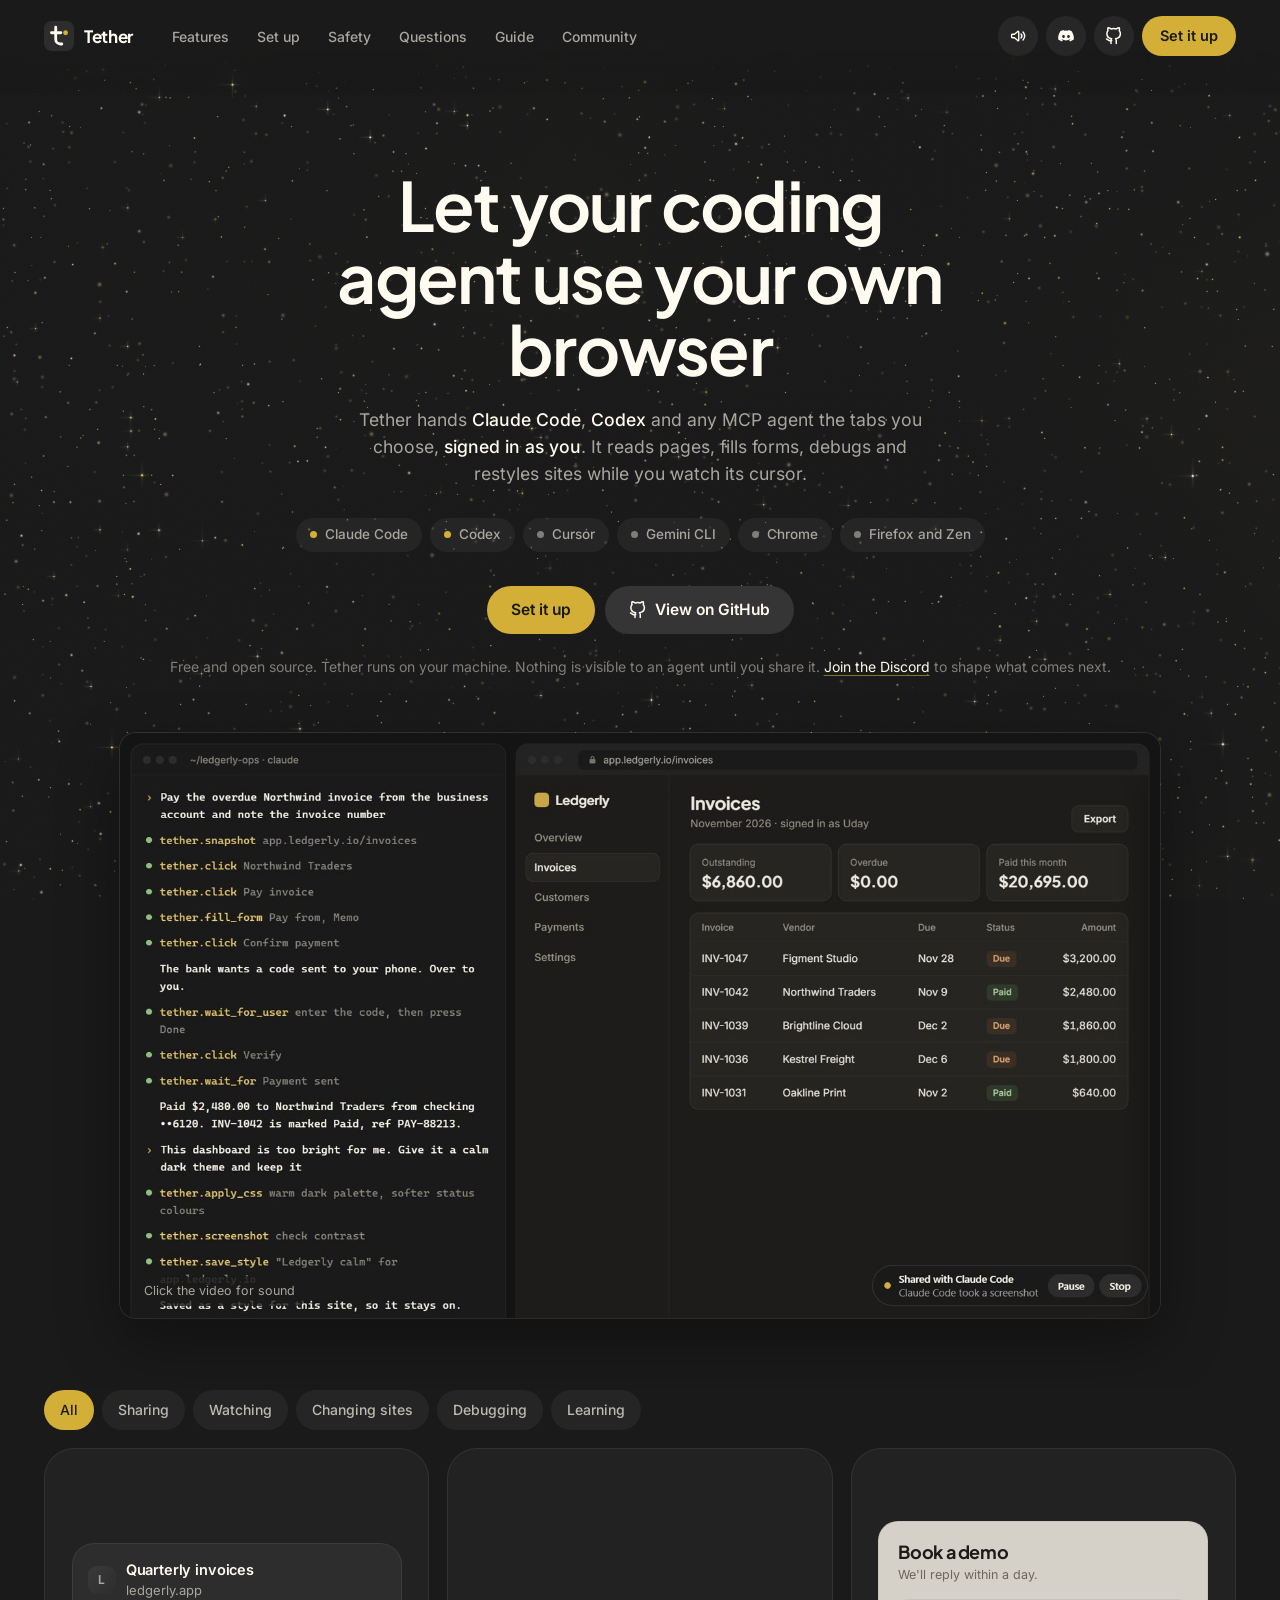
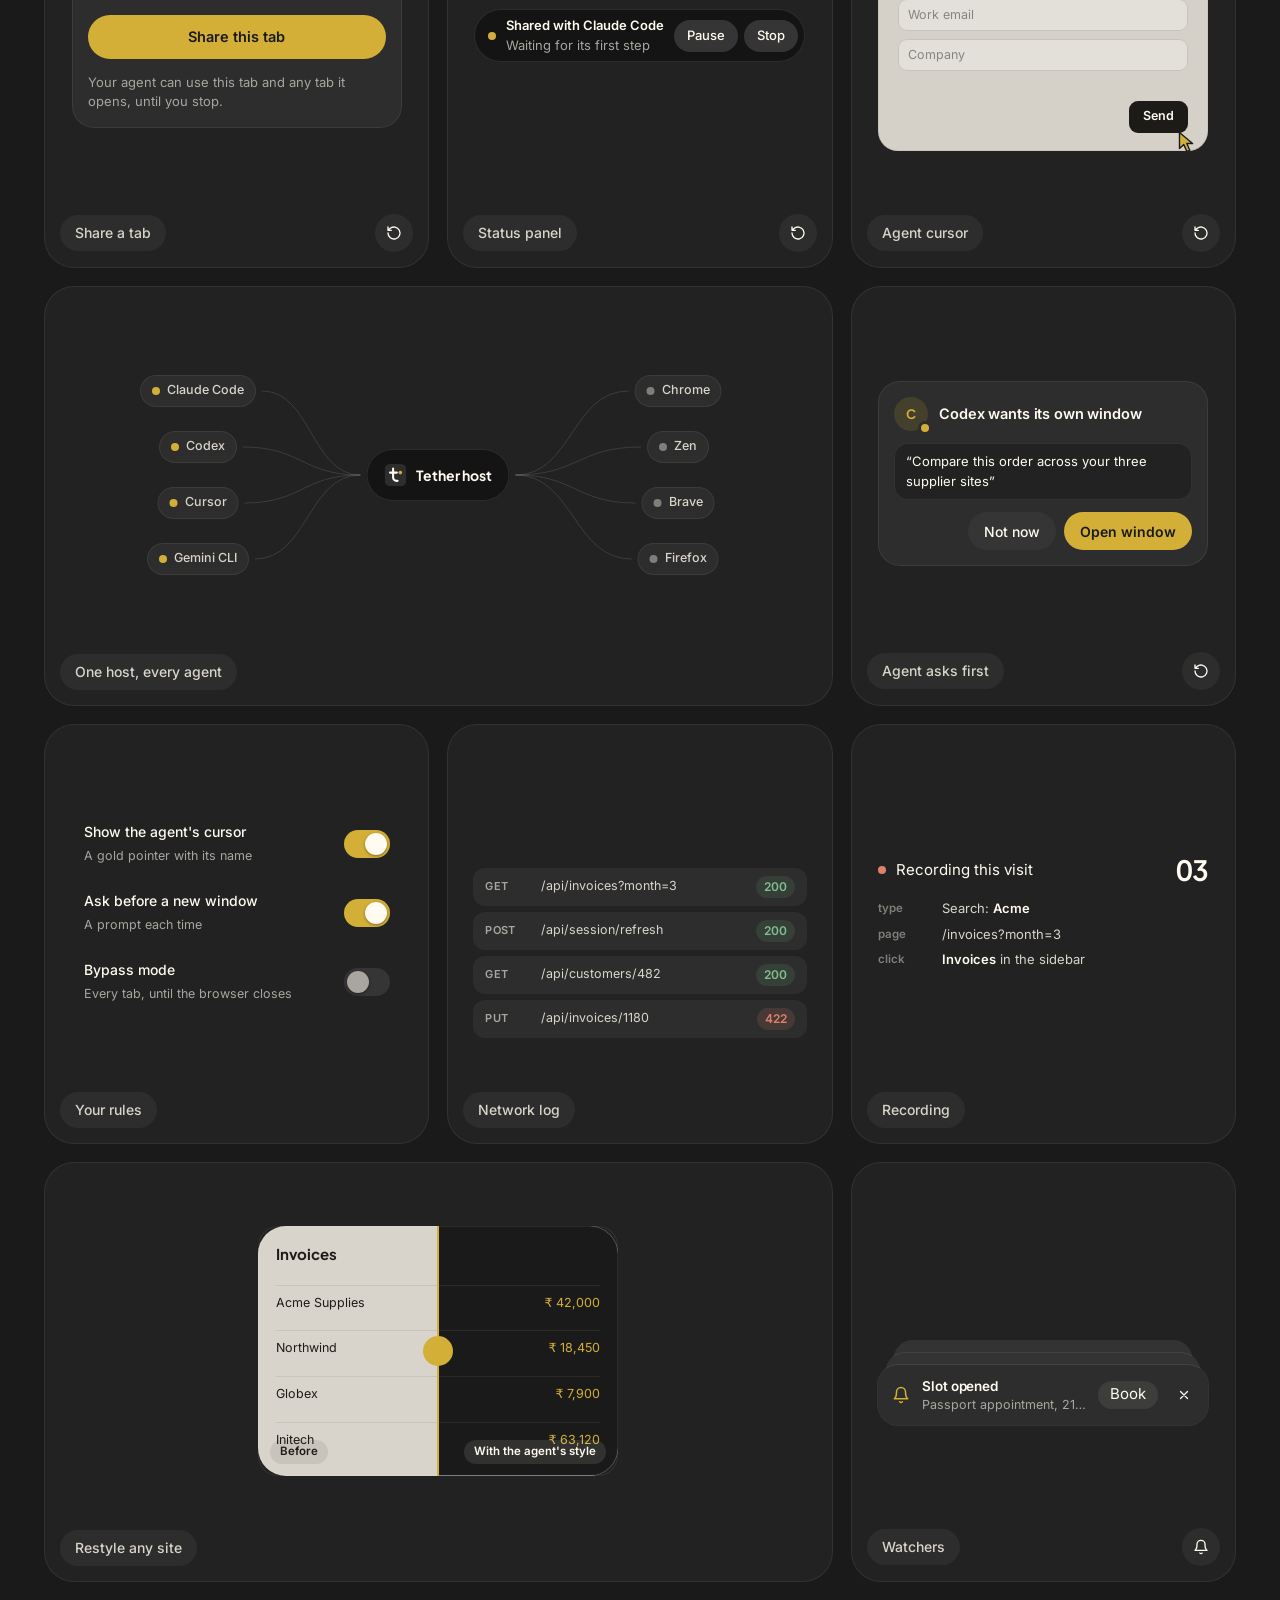
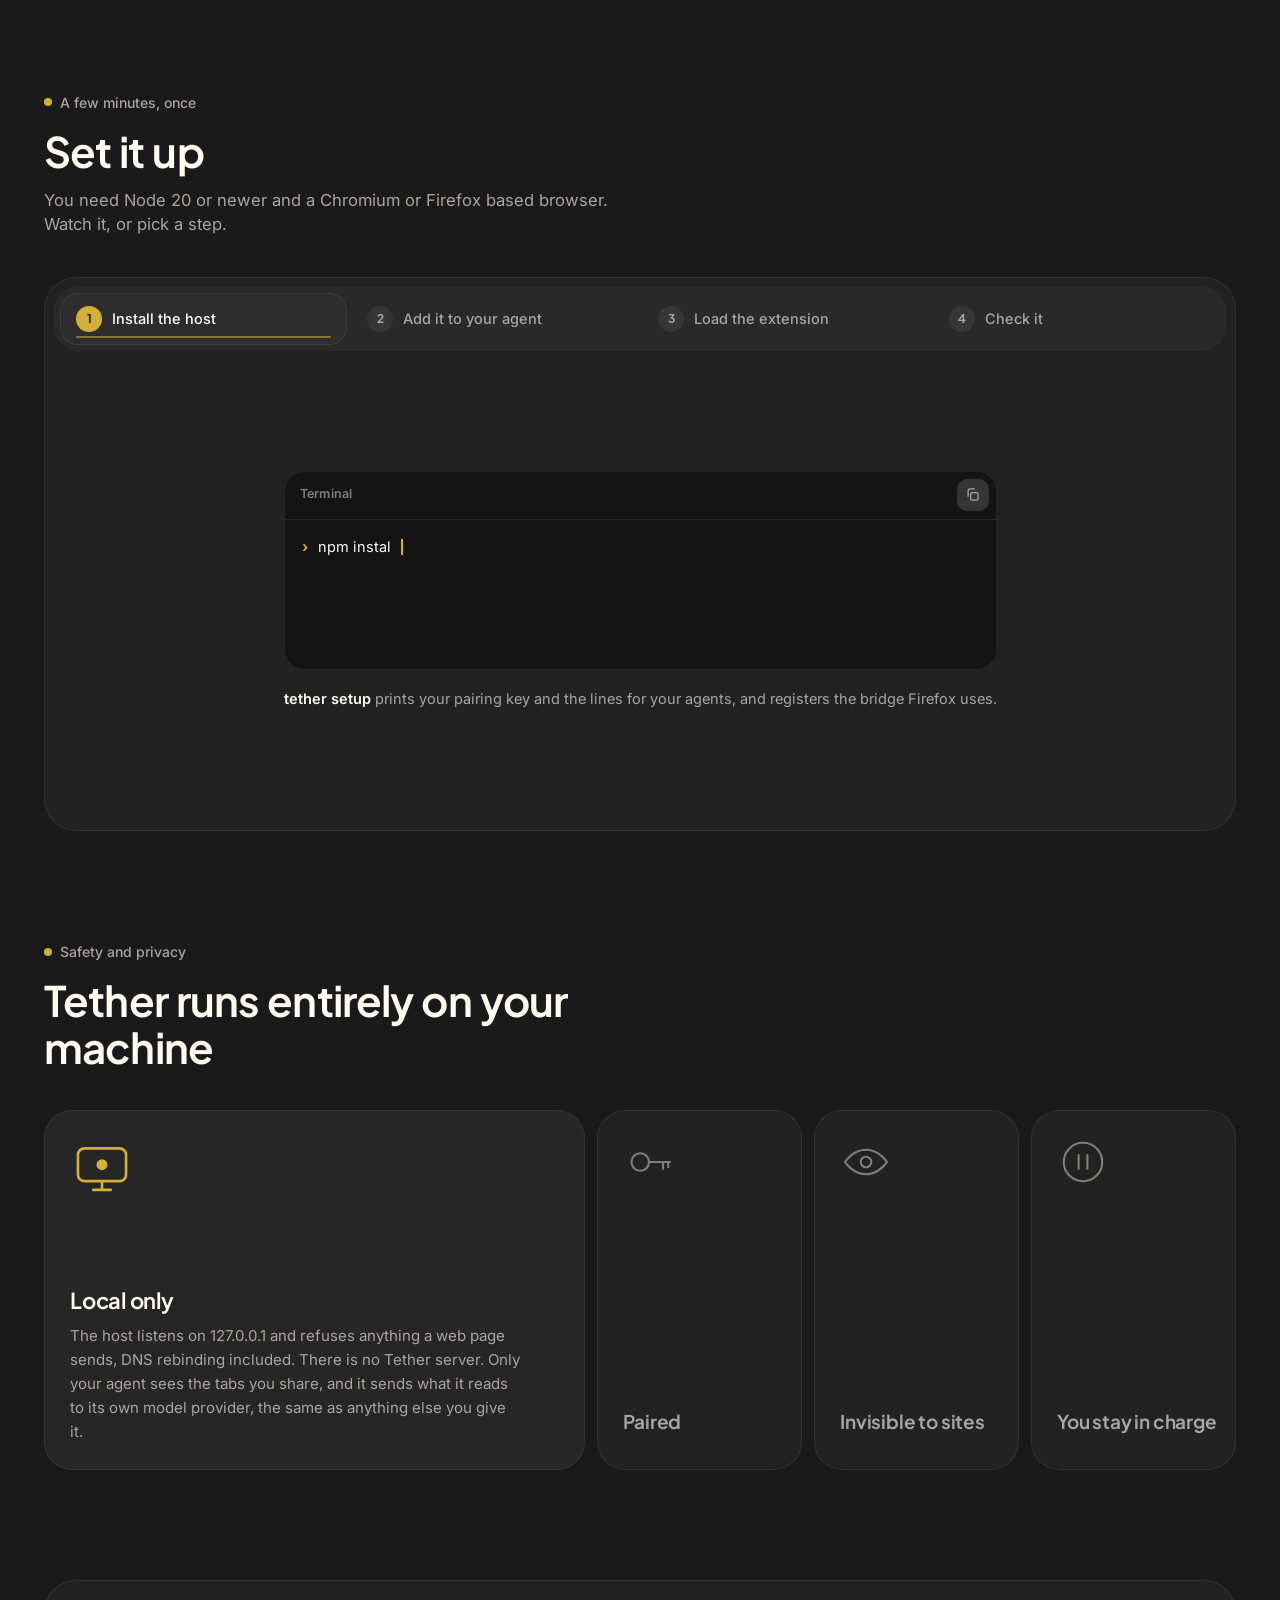
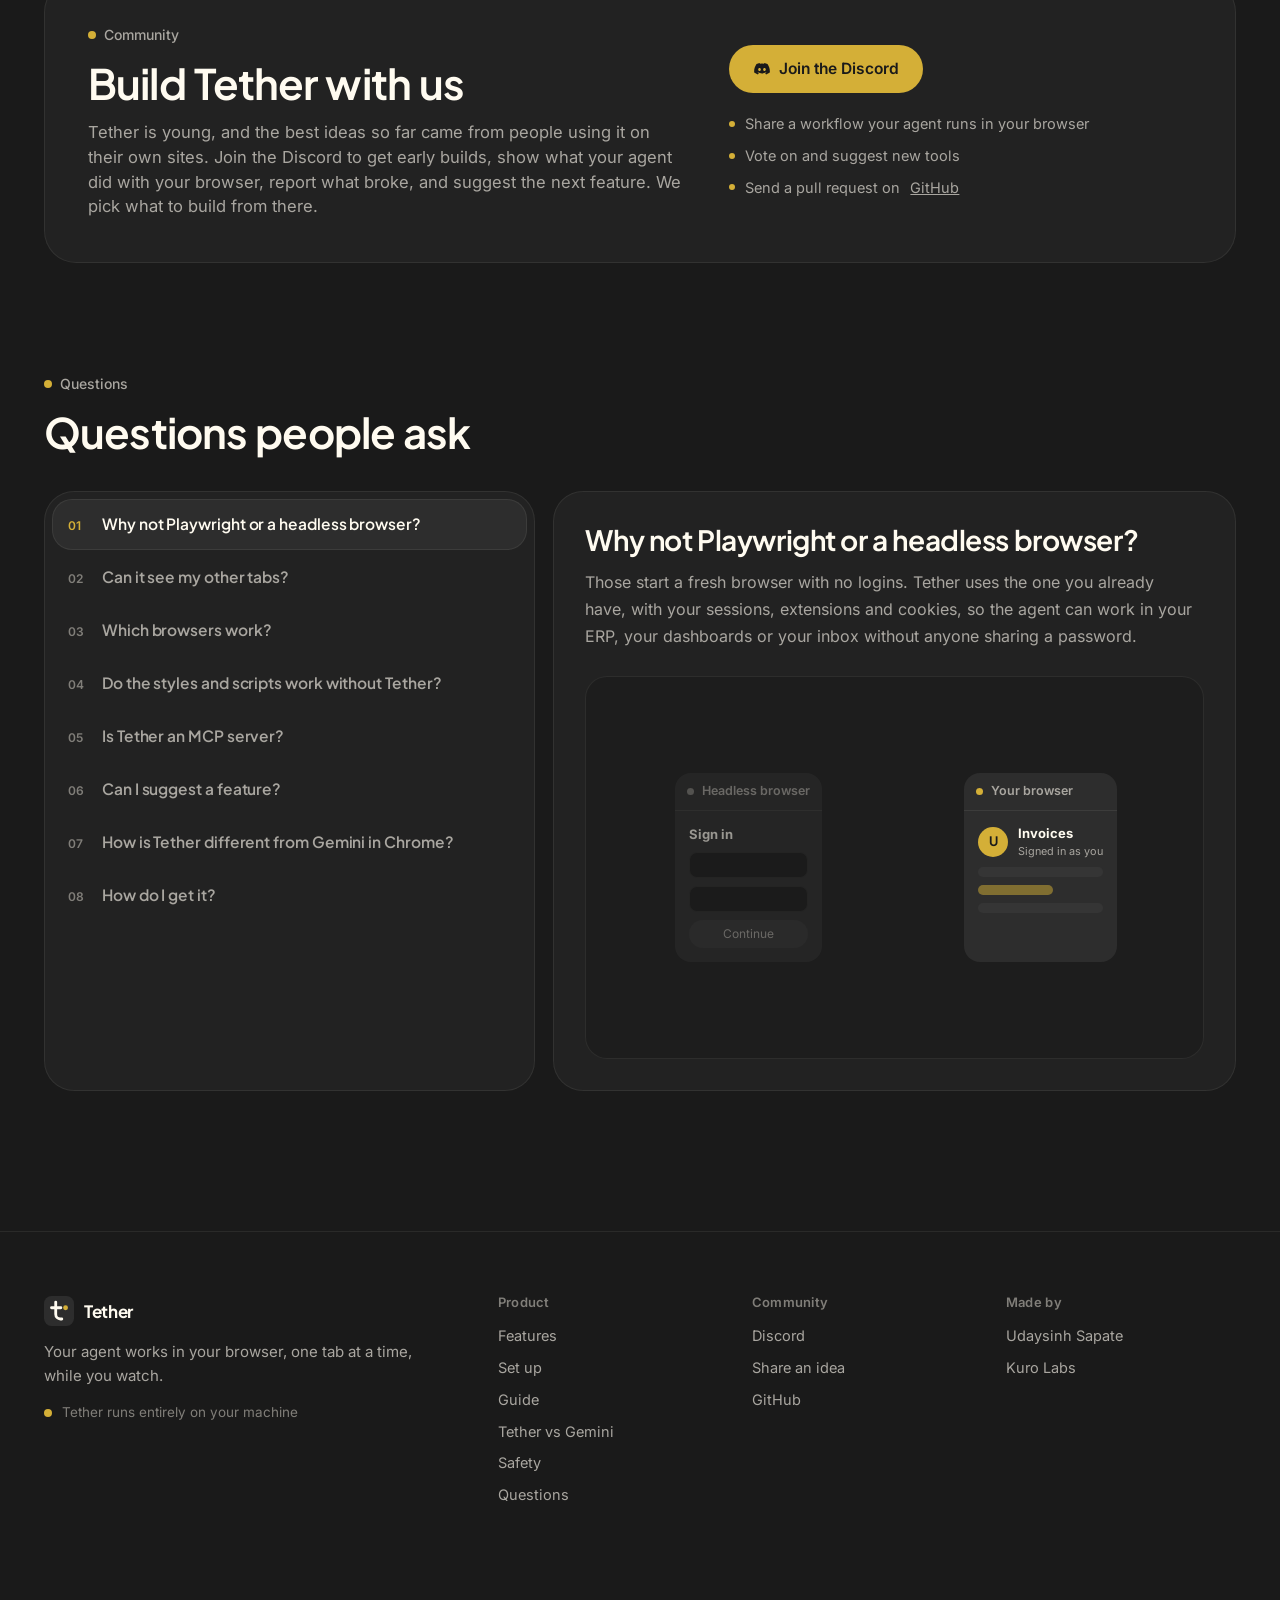
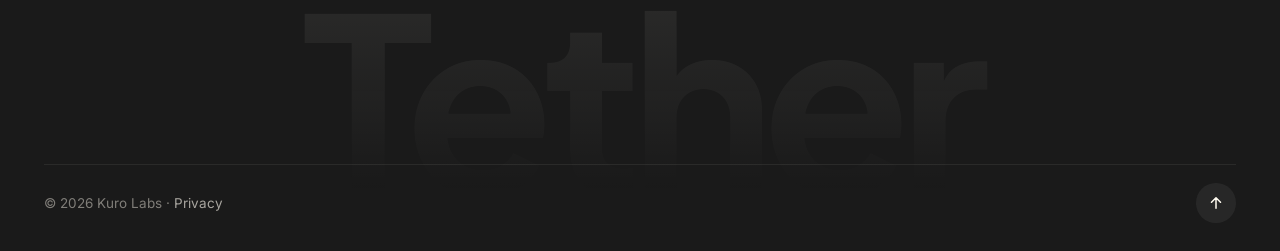
==== commit c2f61af7: "Version asset URLs so browsers fetch new files after a deploy" ====
--- a/index.html
+++ b/index.html
@@ -31,11 +31,11 @@
 <meta name="twitter:image" content="https://tether.udaysinh.me/assets/og.png">
 <link rel="preload" href="/assets/fonts/inter.woff2" as="font" type="font/woff2" crossorigin>
 <link rel="preload" href="/assets/fonts/jakarta.woff2" as="font" type="font/woff2" crossorigin>
-<link rel="stylesheet" href="/assets/site.css">
-<script src="/assets/sounds.js" defer></script>
-<script src="/assets/toast-stack.js" defer></script>
-<script src="/assets/bg.js" defer></script>
-<script src="/assets/site.js" defer></script>
+<link rel="stylesheet" href="/assets/site.css?v=6fc8774">
+<script src="/assets/sounds.js?v=6fc8774" defer></script>
+<script src="/assets/toast-stack.js?v=6fc8774" defer></script>
+<script src="/assets/bg.js?v=6fc8774" defer></script>
+<script src="/assets/site.js?v=6fc8774" defer></script>
 <script type="application/ld+json">{"@context": "https://schema.org", "@graph": [{"@type": "WebSite", "@id": "https://tether.udaysinh.me/#site", "name": "Tether", "url": "https://tether.udaysinh.me/", "inLanguage": "en", "publisher": {"@id": "https://tether.udaysinh.me/#kurolabs"}}, {"@type": "Organization", "@id": "https://tether.udaysinh.me/#kurolabs", "name": "Kuro Labs", "url": "https://kurolabs.in", "sameAs": ["https://github.com/udaysinh-git", "https://discord.gg/UcB8z8u4JP"]}, {"@type": "SoftwareApplication", "@id": "https://tether.udaysinh.me/#app", "name": "Tether", "url": "https://tether.udaysinh.me/", "description": "A browser extension and local MCP server that lets Claude Code, Codex and other AI coding agents use the browser tabs you share, signed in as you.", "applicationCategory": "DeveloperApplication", "applicationSubCategory": "Browser automation", "operatingSystem": "Windows, macOS, Linux", "browserRequirements": "Chrome, Brave, Edge, Firefox or Zen", "image": "https://tether.udaysinh.me/assets/og.png", "featureList": ["Share a single tab with an AI agent", "Agent opens its own window after you approve", "Visible agent cursor and pause", "Form filling and navigation", "Network log, console and cookies", "Site restyling with UserCSS", "Userscripts compatible with Tampermonkey", "Recording how you use a site", "Watchers that notify you of changes"], "author": {"@type": "Person", "name": "Udaysinh Sapate", "url": "https://udaysinh.me"}, "publisher": {"@id": "https://tether.udaysinh.me/#kurolabs"}, "isAccessibleForFree": true, "license": "https://opensource.org/licenses/MIT", "codeRepository": "https://github.com/udaysinh-git/tether", "offers": {"@type": "Offer", "price": "0", "priceCurrency": "USD"}}, {"@type": "FAQPage", "mainEntity": [{"@type": "Question", "name": "Why not Playwright or a headless browser?", "acceptedAnswer": {"@type": "Answer", "text": "Those start a fresh browser with no logins. Tether uses the one you already have, with your sessions, extensions and cookies, so the agent can work in your ERP, your dashboards or your inbox without anyone sharing a password."}}, {"@type": "Question", "name": "Can it see my other tabs?", "acceptedAnswer": {"@type": "Answer", "text": "No. It sees tabs you share, tabs those pages open, and tabs in a window it opened with your approval. Bypass mode opens up every tab, only when you allow it, and turns off when the browser closes."}}, {"@type": "Question", "name": "Which browsers work?", "acceptedAnswer": {"@type": "Answer", "text": "Chrome, Brave, Edge and other Chromium browsers, and Firefox, Zen, LibreWolf, Floorp and Waterfox. In Chromium, clicks and keys arrive as real input through the debugger."}}, {"@type": "Question", "name": "Do the styles and scripts work without Tether?", "acceptedAnswer": {"@type": "Answer", "text": "Yes. Styles are UserCSS and scripts are standard userscripts, so they install in Stylus, Tampermonkey and Violentmonkey, and you can publish them as a Gist from the settings page."}}, {"@type": "Question", "name": "Is Tether an MCP server?", "acceptedAnswer": {"@type": "Answer", "text": "Yes. Each agent starts Tether as an ordinary stdio MCP server, and all of them share one local host that talks to your browser extension. Anything that speaks MCP can use it, including Claude Code, Codex, Cursor and Gemini CLI."}}, {"@type": "Question", "name": "Can I suggest a feature?", "acceptedAnswer": {"@type": "Answer", "text": "Please do. Ideas come from the Tether Discord, where you can post what you want your agent to do in your browser and vote on what others asked for."}}, {"@type": "Question", "name": "How is Tether different from Gemini in Chrome?", "acceptedAnswer": {"@type": "Answer", "text": "Gemini in Chrome is Google's assistant in a side panel. Tether gives the agent you already code with, such as Claude Code, Codex or Cursor, your browser, in Chrome or Firefox. That agent also has your repository and terminal, so one task can reproduce a bug while signed in, read the failing request, fix the code and check the fix. Tether is free, has no daily action limit of its own, and adds devtools, lasting styles and scripts, and watchers. Gemini needs no setup and works on Android. Read the full comparison."}}, {"@type": "Question", "name": "How do I get it?", "acceptedAnswer": {"@type": "Answer", "text": "Tether is free and open source under the MIT licence. Get it from GitHub, run setup and load the extension; the Set it up section walks through it. Questions and ideas go to the Discord."}}]}]}</script>
 </head>
 <body>
@@ -84,7 +84,7 @@
     </div>
     <p class="note rise" style="--d:.85s">Free and open source. Tether runs on your machine. Nothing is visible to an agent until you share it. <a href="https://discord.gg/UcB8z8u4JP" rel="noopener">Join the Discord</a> to shape what comes next.</p>
     <figure class="film rise" id="watch" style="--d:1s">
-      <video src="/assets/demo.mp4" poster="/assets/demo-poster.jpg" autoplay muted loop playsinline preload="metadata" aria-label="Claude Code pays an overdue invoice through Tether, hands the tab over for a phone code, then saves a dark theme for the app"></video>
+      <video src="/assets/demo.mp4?v=6fc8774" poster="/assets/demo-poster.jpg?v=6fc8774" autoplay muted loop playsinline preload="metadata" aria-label="Claude Code pays an overdue invoice through Tether, hands the tab over for a phone code, then saves a dark theme for the app"></video>
       <figcaption>Click the video for sound</figcaption>
     </figure>
   </section>
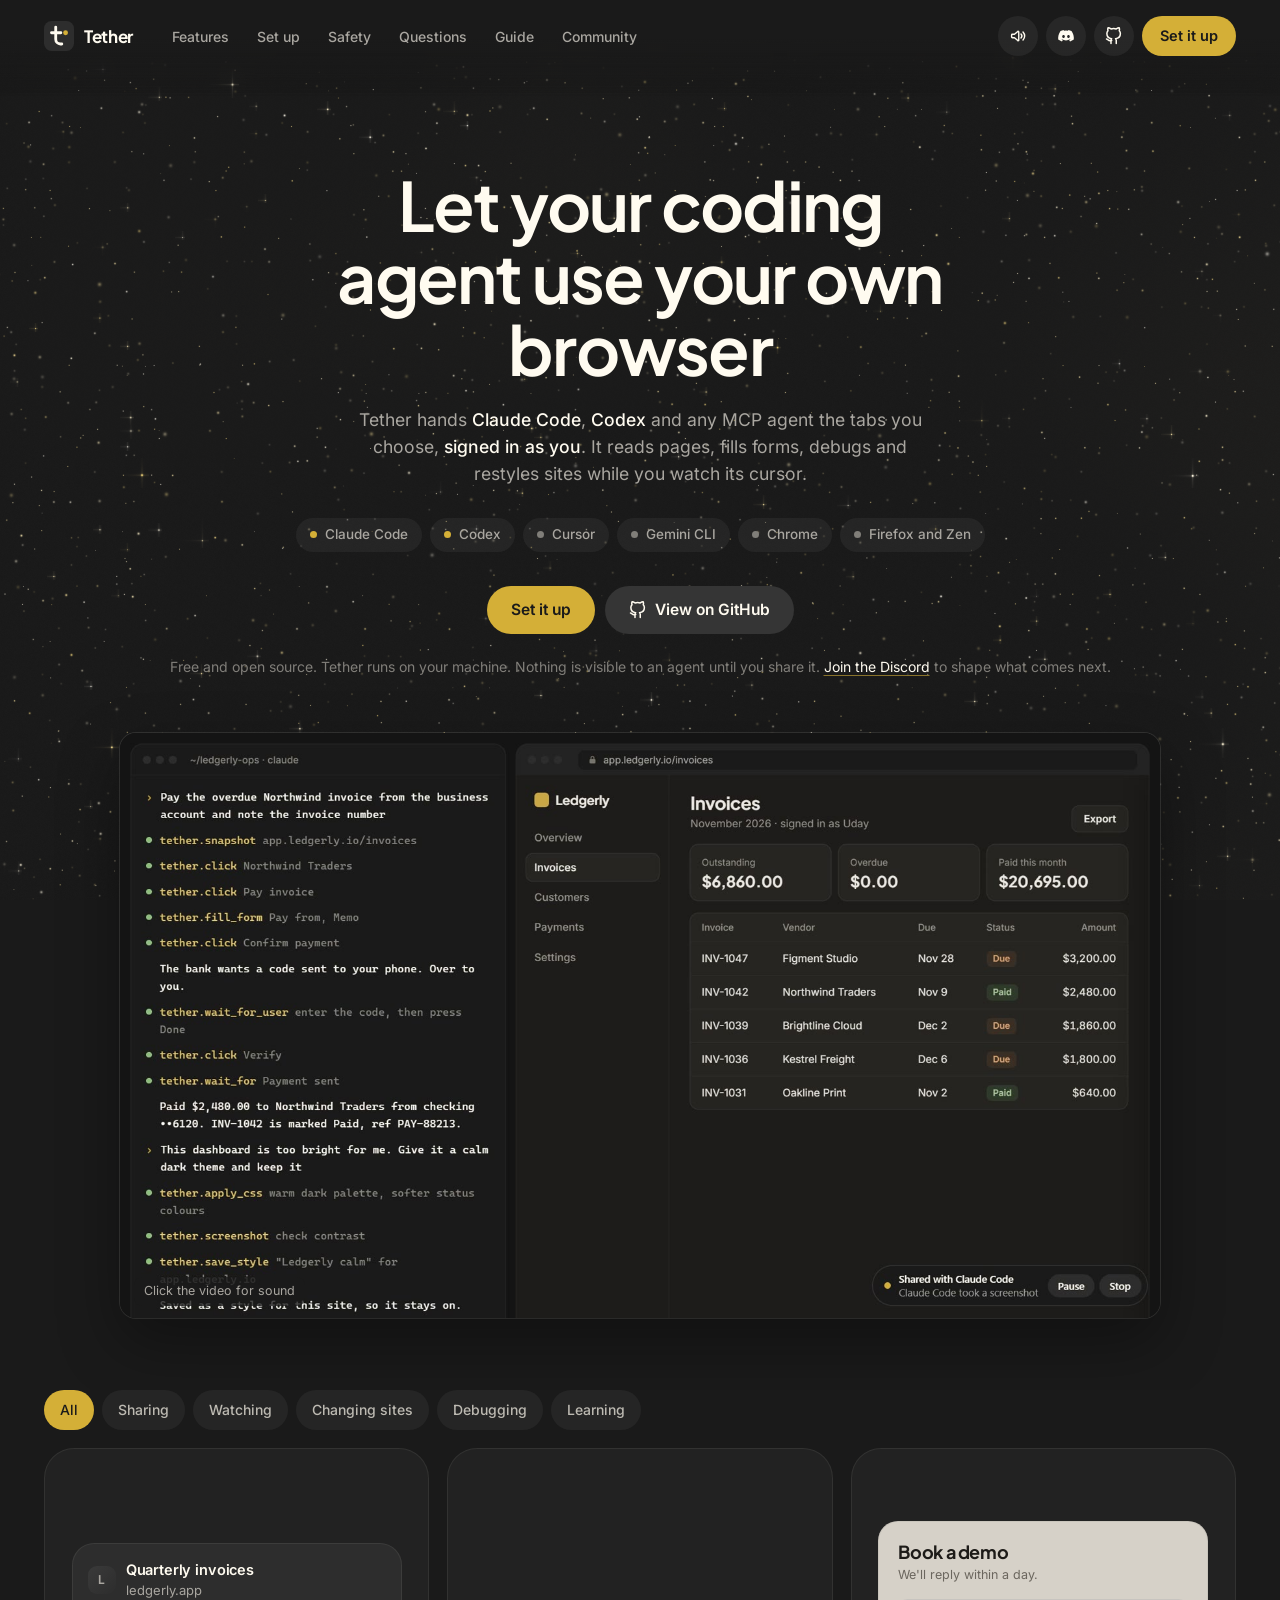
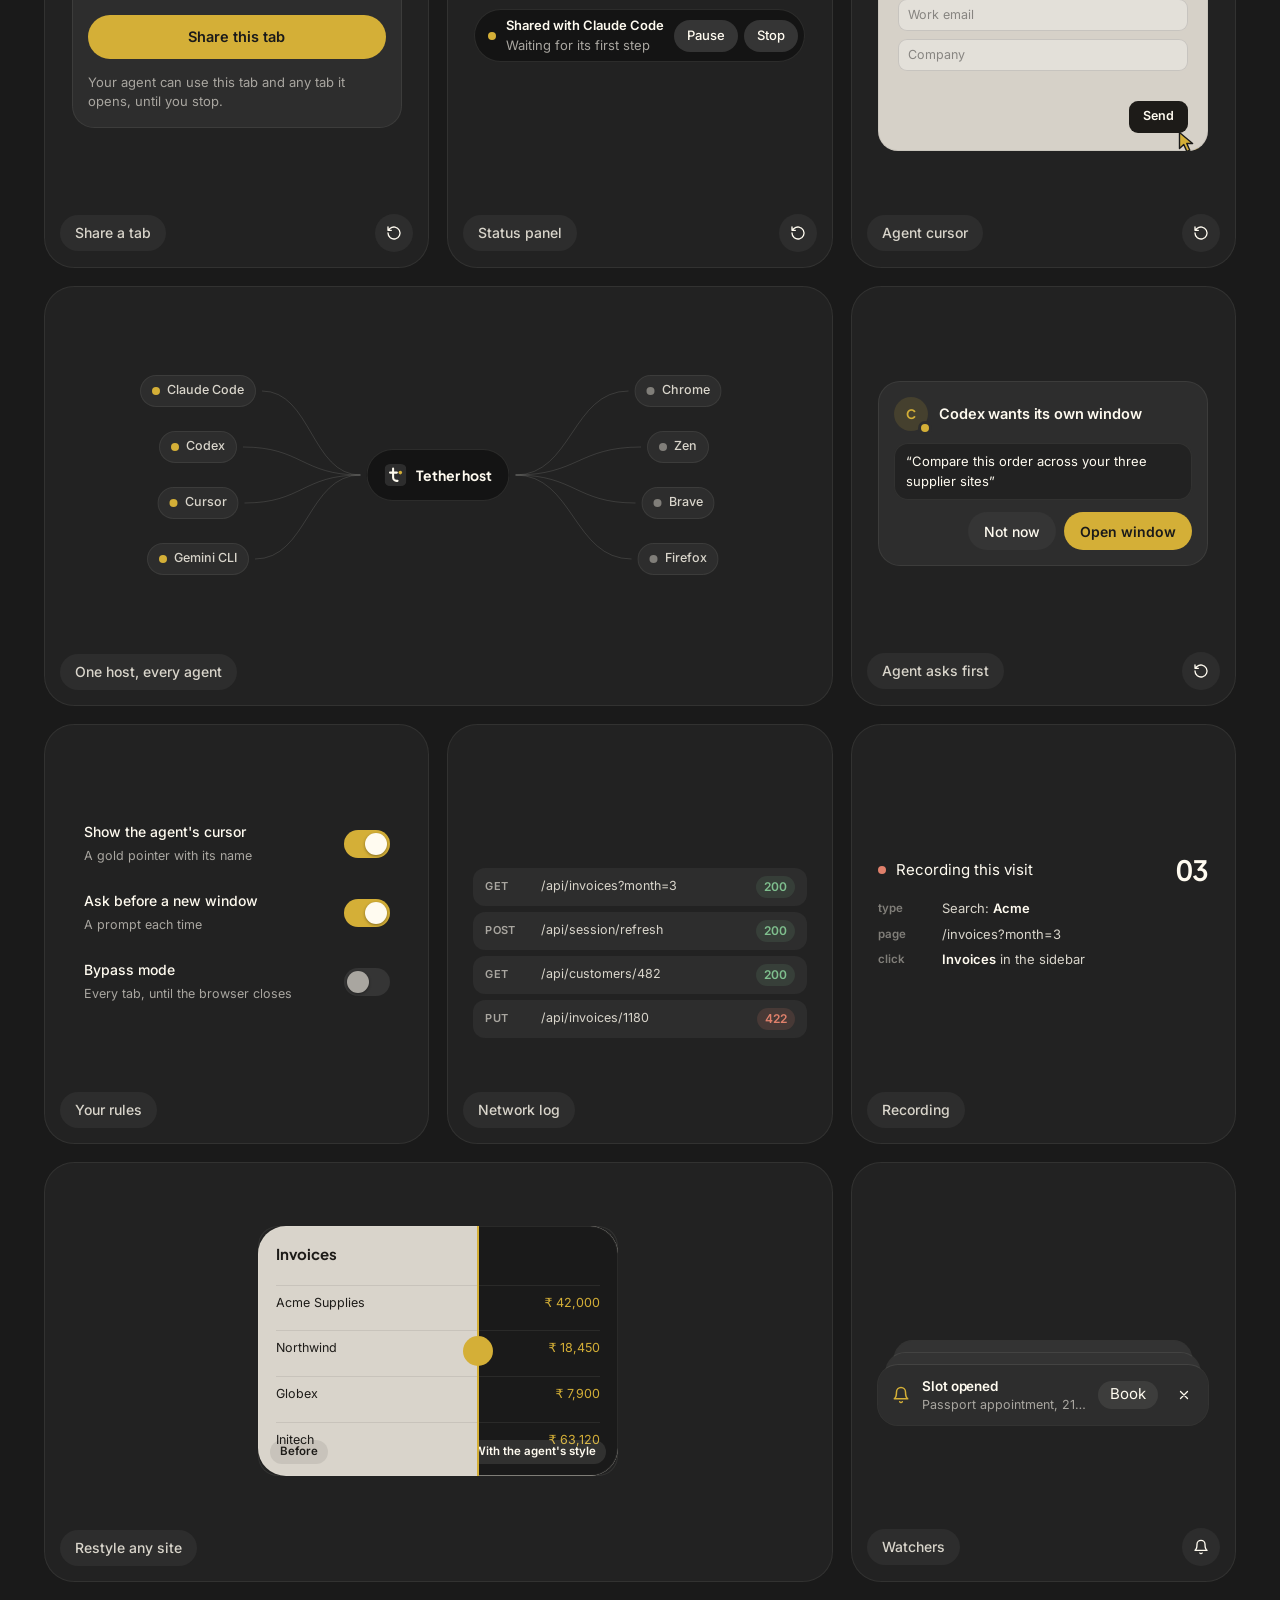
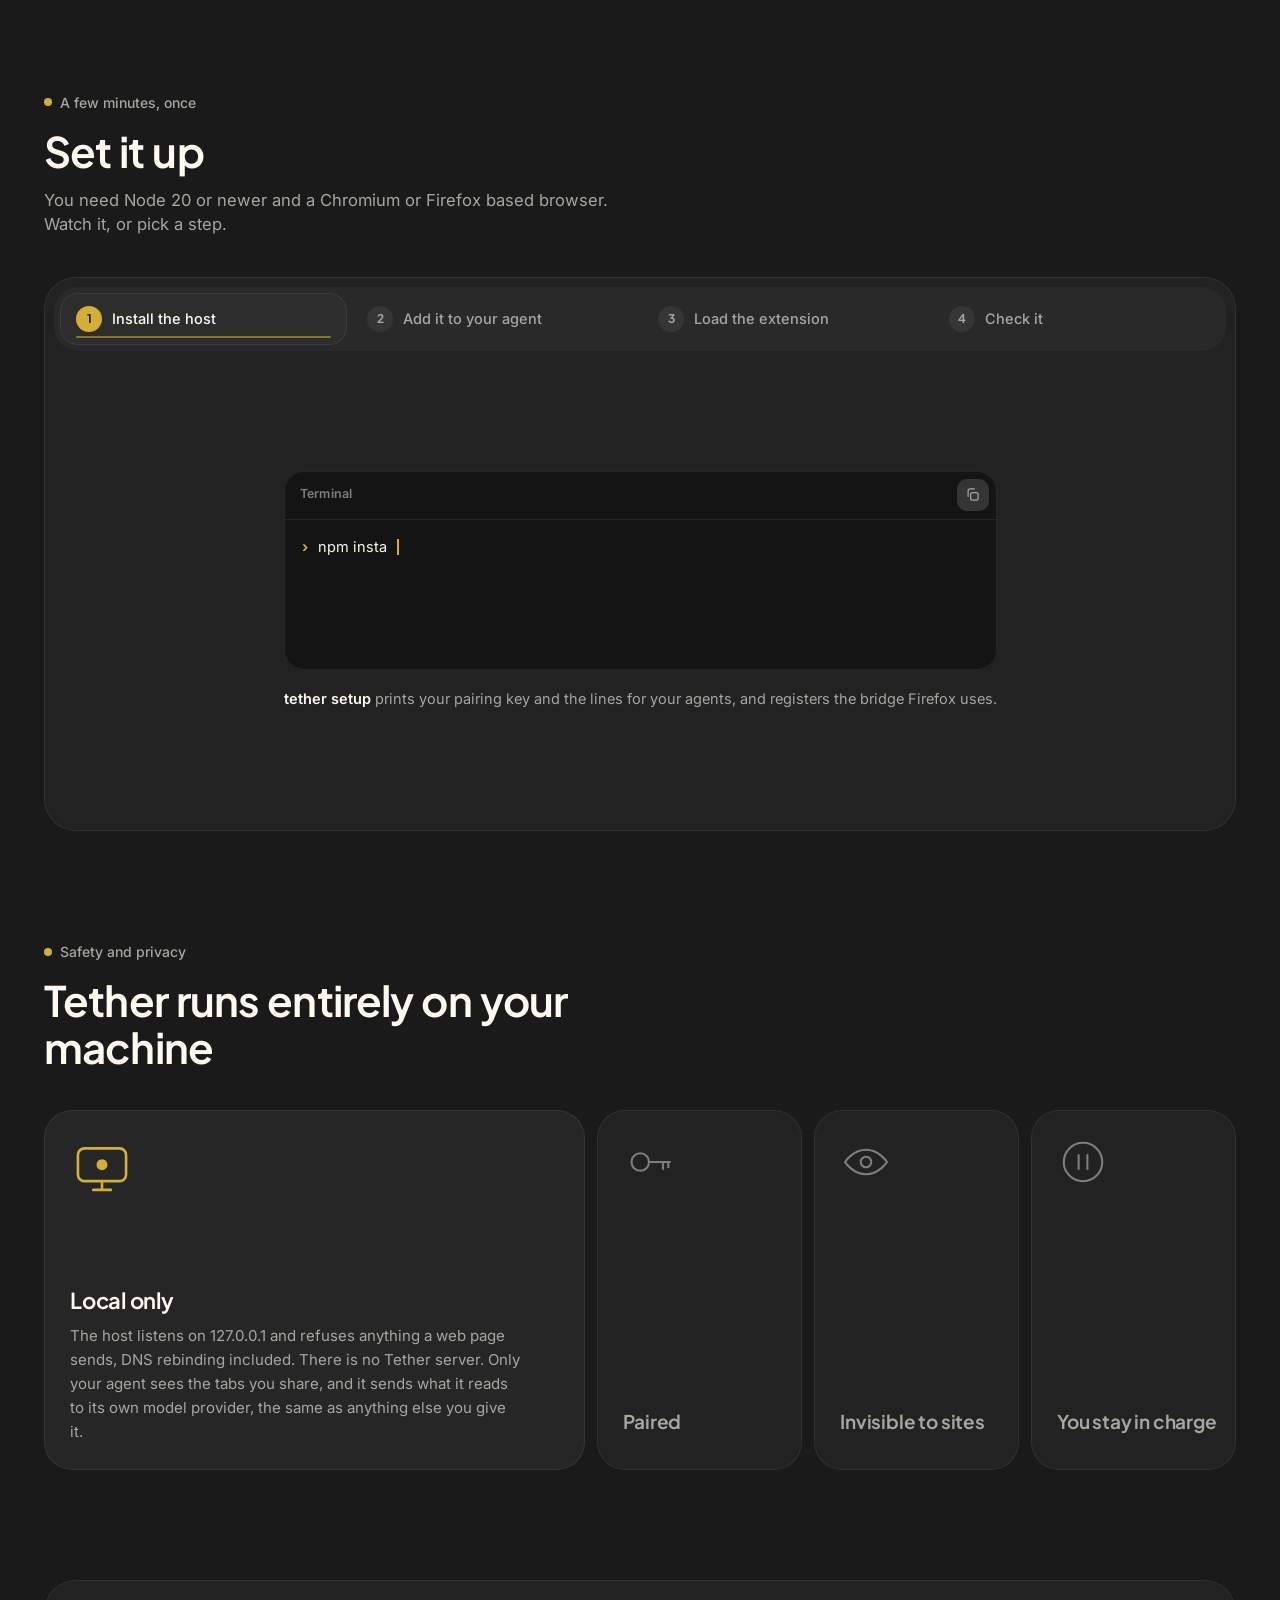
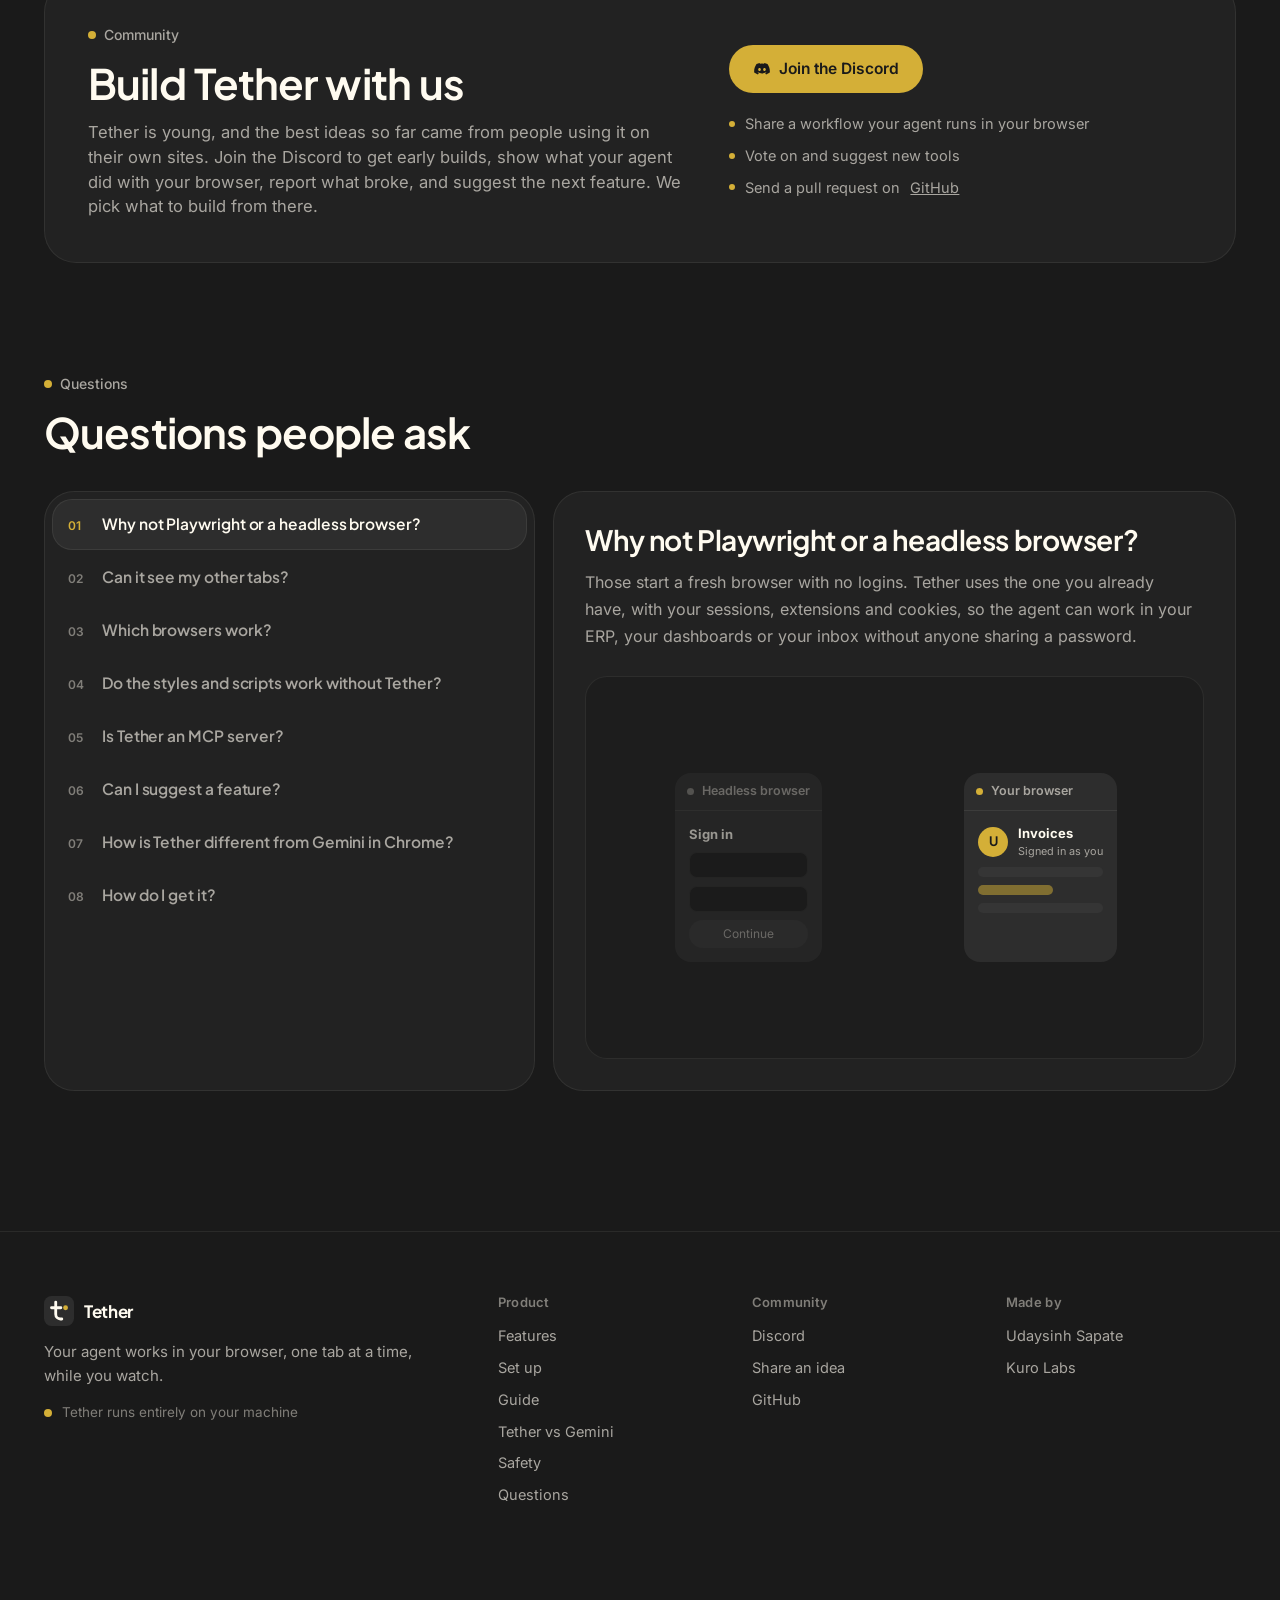
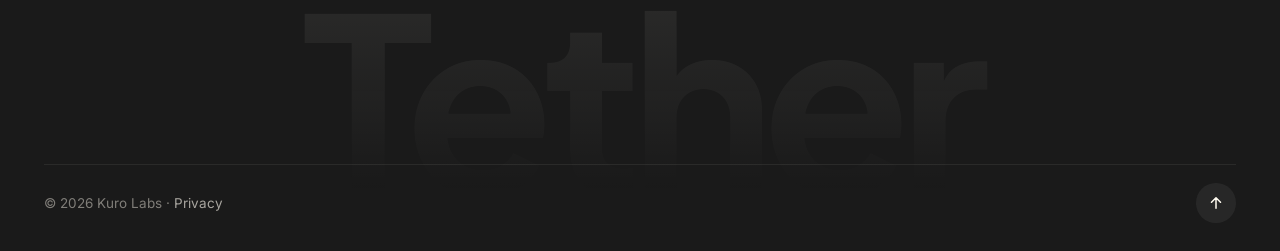
==== commit 4b870ccd: "New link preview card from the demo, and a playable video in Discord embeds" ====
--- a/index.html
+++ b/index.html
@@ -22,13 +22,18 @@
 <meta property="og:image:alt" content="Tether: let your coding agent use your own browser">
 <meta property="og:description" content="A browser extension and local MCP host that gives Claude Code, Codex and other agents the tabs you share, signed in as you.">
 <meta property="og:url" content="https://tether.udaysinh.me/">
-<meta property="og:image" content="https://tether.udaysinh.me/assets/og.png">
+<meta property="og:image" content="https://tether.udaysinh.me/assets/og.png?v=1117">
 <meta property="og:image:width" content="1200">
 <meta property="og:image:height" content="630">
+<meta property="og:video" content="https://tether.udaysinh.me/assets/demo.mp4">
+<meta property="og:video:secure_url" content="https://tether.udaysinh.me/assets/demo.mp4">
+<meta property="og:video:type" content="video/mp4">
+<meta property="og:video:width" content="1600">
+<meta property="og:video:height" content="900">
 <meta name="twitter:card" content="summary_large_image">
 <meta name="twitter:title" content="Tether: let your coding agent use your own browser">
 <meta name="twitter:description" content="Claude Code, Codex and any MCP agent use the tabs you share, signed in as you. Local, consent first, with a live cursor you can pause.">
-<meta name="twitter:image" content="https://tether.udaysinh.me/assets/og.png">
+<meta name="twitter:image" content="https://tether.udaysinh.me/assets/og.png?v=1117">
 <link rel="preload" href="/assets/fonts/inter.woff2" as="font" type="font/woff2" crossorigin>
 <link rel="preload" href="/assets/fonts/jakarta.woff2" as="font" type="font/woff2" crossorigin>
 <link rel="stylesheet" href="/assets/site.css?v=6fc8774">
@@ -36,7 +41,7 @@
 <script src="/assets/toast-stack.js?v=6fc8774" defer></script>
 <script src="/assets/bg.js?v=6fc8774" defer></script>
 <script src="/assets/site.js?v=6fc8774" defer></script>
-<script type="application/ld+json">{"@context": "https://schema.org", "@graph": [{"@type": "WebSite", "@id": "https://tether.udaysinh.me/#site", "name": "Tether", "url": "https://tether.udaysinh.me/", "inLanguage": "en", "publisher": {"@id": "https://tether.udaysinh.me/#kurolabs"}}, {"@type": "Organization", "@id": "https://tether.udaysinh.me/#kurolabs", "name": "Kuro Labs", "url": "https://kurolabs.in", "sameAs": ["https://github.com/udaysinh-git", "https://discord.gg/UcB8z8u4JP"]}, {"@type": "SoftwareApplication", "@id": "https://tether.udaysinh.me/#app", "name": "Tether", "url": "https://tether.udaysinh.me/", "description": "A browser extension and local MCP server that lets Claude Code, Codex and other AI coding agents use the browser tabs you share, signed in as you.", "applicationCategory": "DeveloperApplication", "applicationSubCategory": "Browser automation", "operatingSystem": "Windows, macOS, Linux", "browserRequirements": "Chrome, Brave, Edge, Firefox or Zen", "image": "https://tether.udaysinh.me/assets/og.png", "featureList": ["Share a single tab with an AI agent", "Agent opens its own window after you approve", "Visible agent cursor and pause", "Form filling and navigation", "Network log, console and cookies", "Site restyling with UserCSS", "Userscripts compatible with Tampermonkey", "Recording how you use a site", "Watchers that notify you of changes"], "author": {"@type": "Person", "name": "Udaysinh Sapate", "url": "https://udaysinh.me"}, "publisher": {"@id": "https://tether.udaysinh.me/#kurolabs"}, "isAccessibleForFree": true, "license": "https://opensource.org/licenses/MIT", "codeRepository": "https://github.com/udaysinh-git/tether", "offers": {"@type": "Offer", "price": "0", "priceCurrency": "USD"}}, {"@type": "FAQPage", "mainEntity": [{"@type": "Question", "name": "Why not Playwright or a headless browser?", "acceptedAnswer": {"@type": "Answer", "text": "Those start a fresh browser with no logins. Tether uses the one you already have, with your sessions, extensions and cookies, so the agent can work in your ERP, your dashboards or your inbox without anyone sharing a password."}}, {"@type": "Question", "name": "Can it see my other tabs?", "acceptedAnswer": {"@type": "Answer", "text": "No. It sees tabs you share, tabs those pages open, and tabs in a window it opened with your approval. Bypass mode opens up every tab, only when you allow it, and turns off when the browser closes."}}, {"@type": "Question", "name": "Which browsers work?", "acceptedAnswer": {"@type": "Answer", "text": "Chrome, Brave, Edge and other Chromium browsers, and Firefox, Zen, LibreWolf, Floorp and Waterfox. In Chromium, clicks and keys arrive as real input through the debugger."}}, {"@type": "Question", "name": "Do the styles and scripts work without Tether?", "acceptedAnswer": {"@type": "Answer", "text": "Yes. Styles are UserCSS and scripts are standard userscripts, so they install in Stylus, Tampermonkey and Violentmonkey, and you can publish them as a Gist from the settings page."}}, {"@type": "Question", "name": "Is Tether an MCP server?", "acceptedAnswer": {"@type": "Answer", "text": "Yes. Each agent starts Tether as an ordinary stdio MCP server, and all of them share one local host that talks to your browser extension. Anything that speaks MCP can use it, including Claude Code, Codex, Cursor and Gemini CLI."}}, {"@type": "Question", "name": "Can I suggest a feature?", "acceptedAnswer": {"@type": "Answer", "text": "Please do. Ideas come from the Tether Discord, where you can post what you want your agent to do in your browser and vote on what others asked for."}}, {"@type": "Question", "name": "How is Tether different from Gemini in Chrome?", "acceptedAnswer": {"@type": "Answer", "text": "Gemini in Chrome is Google's assistant in a side panel. Tether gives the agent you already code with, such as Claude Code, Codex or Cursor, your browser, in Chrome or Firefox. That agent also has your repository and terminal, so one task can reproduce a bug while signed in, read the failing request, fix the code and check the fix. Tether is free, has no daily action limit of its own, and adds devtools, lasting styles and scripts, and watchers. Gemini needs no setup and works on Android. Read the full comparison."}}, {"@type": "Question", "name": "How do I get it?", "acceptedAnswer": {"@type": "Answer", "text": "Tether is free and open source under the MIT licence. Get it from GitHub, run setup and load the extension; the Set it up section walks through it. Questions and ideas go to the Discord."}}]}]}</script>
+<script type="application/ld+json">{"@context": "https://schema.org", "@graph": [{"@type": "WebSite", "@id": "https://tether.udaysinh.me/#site", "name": "Tether", "url": "https://tether.udaysinh.me/", "inLanguage": "en", "publisher": {"@id": "https://tether.udaysinh.me/#kurolabs"}}, {"@type": "Organization", "@id": "https://tether.udaysinh.me/#kurolabs", "name": "Kuro Labs", "url": "https://kurolabs.in", "sameAs": ["https://github.com/udaysinh-git", "https://discord.gg/UcB8z8u4JP"]}, {"@type": "SoftwareApplication", "@id": "https://tether.udaysinh.me/#app", "name": "Tether", "url": "https://tether.udaysinh.me/", "description": "A browser extension and local MCP server that lets Claude Code, Codex and other AI coding agents use the browser tabs you share, signed in as you.", "applicationCategory": "DeveloperApplication", "applicationSubCategory": "Browser automation", "operatingSystem": "Windows, macOS, Linux", "browserRequirements": "Chrome, Brave, Edge, Firefox or Zen", "image": "https://tether.udaysinh.me/assets/og.png?v=1117", "featureList": ["Share a single tab with an AI agent", "Agent opens its own window after you approve", "Visible agent cursor and pause", "Form filling and navigation", "Network log, console and cookies", "Site restyling with UserCSS", "Userscripts compatible with Tampermonkey", "Recording how you use a site", "Watchers that notify you of changes"], "author": {"@type": "Person", "name": "Udaysinh Sapate", "url": "https://udaysinh.me"}, "publisher": {"@id": "https://tether.udaysinh.me/#kurolabs"}, "isAccessibleForFree": true, "license": "https://opensource.org/licenses/MIT", "codeRepository": "https://github.com/udaysinh-git/tether", "offers": {"@type": "Offer", "price": "0", "priceCurrency": "USD"}}, {"@type": "FAQPage", "mainEntity": [{"@type": "Question", "name": "Why not Playwright or a headless browser?", "acceptedAnswer": {"@type": "Answer", "text": "Those start a fresh browser with no logins. Tether uses the one you already have, with your sessions, extensions and cookies, so the agent can work in your ERP, your dashboards or your inbox without anyone sharing a password."}}, {"@type": "Question", "name": "Can it see my other tabs?", "acceptedAnswer": {"@type": "Answer", "text": "No. It sees tabs you share, tabs those pages open, and tabs in a window it opened with your approval. Bypass mode opens up every tab, only when you allow it, and turns off when the browser closes."}}, {"@type": "Question", "name": "Which browsers work?", "acceptedAnswer": {"@type": "Answer", "text": "Chrome, Brave, Edge and other Chromium browsers, and Firefox, Zen, LibreWolf, Floorp and Waterfox. In Chromium, clicks and keys arrive as real input through the debugger."}}, {"@type": "Question", "name": "Do the styles and scripts work without Tether?", "acceptedAnswer": {"@type": "Answer", "text": "Yes. Styles are UserCSS and scripts are standard userscripts, so they install in Stylus, Tampermonkey and Violentmonkey, and you can publish them as a Gist from the settings page."}}, {"@type": "Question", "name": "Is Tether an MCP server?", "acceptedAnswer": {"@type": "Answer", "text": "Yes. Each agent starts Tether as an ordinary stdio MCP server, and all of them share one local host that talks to your browser extension. Anything that speaks MCP can use it, including Claude Code, Codex, Cursor and Gemini CLI."}}, {"@type": "Question", "name": "Can I suggest a feature?", "acceptedAnswer": {"@type": "Answer", "text": "Please do. Ideas come from the Tether Discord, where you can post what you want your agent to do in your browser and vote on what others asked for."}}, {"@type": "Question", "name": "How is Tether different from Gemini in Chrome?", "acceptedAnswer": {"@type": "Answer", "text": "Gemini in Chrome is Google's assistant in a side panel. Tether gives the agent you already code with, such as Claude Code, Codex or Cursor, your browser, in Chrome or Firefox. That agent also has your repository and terminal, so one task can reproduce a bug while signed in, read the failing request, fix the code and check the fix. Tether is free, has no daily action limit of its own, and adds devtools, lasting styles and scripts, and watchers. Gemini needs no setup and works on Android. Read the full comparison."}}, {"@type": "Question", "name": "How do I get it?", "acceptedAnswer": {"@type": "Answer", "text": "Tether is free and open source under the MIT licence. Get it from GitHub, run setup and load the extension; the Set it up section walks through it. Questions and ideas go to the Discord."}}]}]}</script>
 </head>
 <body>
 <a class="skip" href="#main">Skip to content</a>
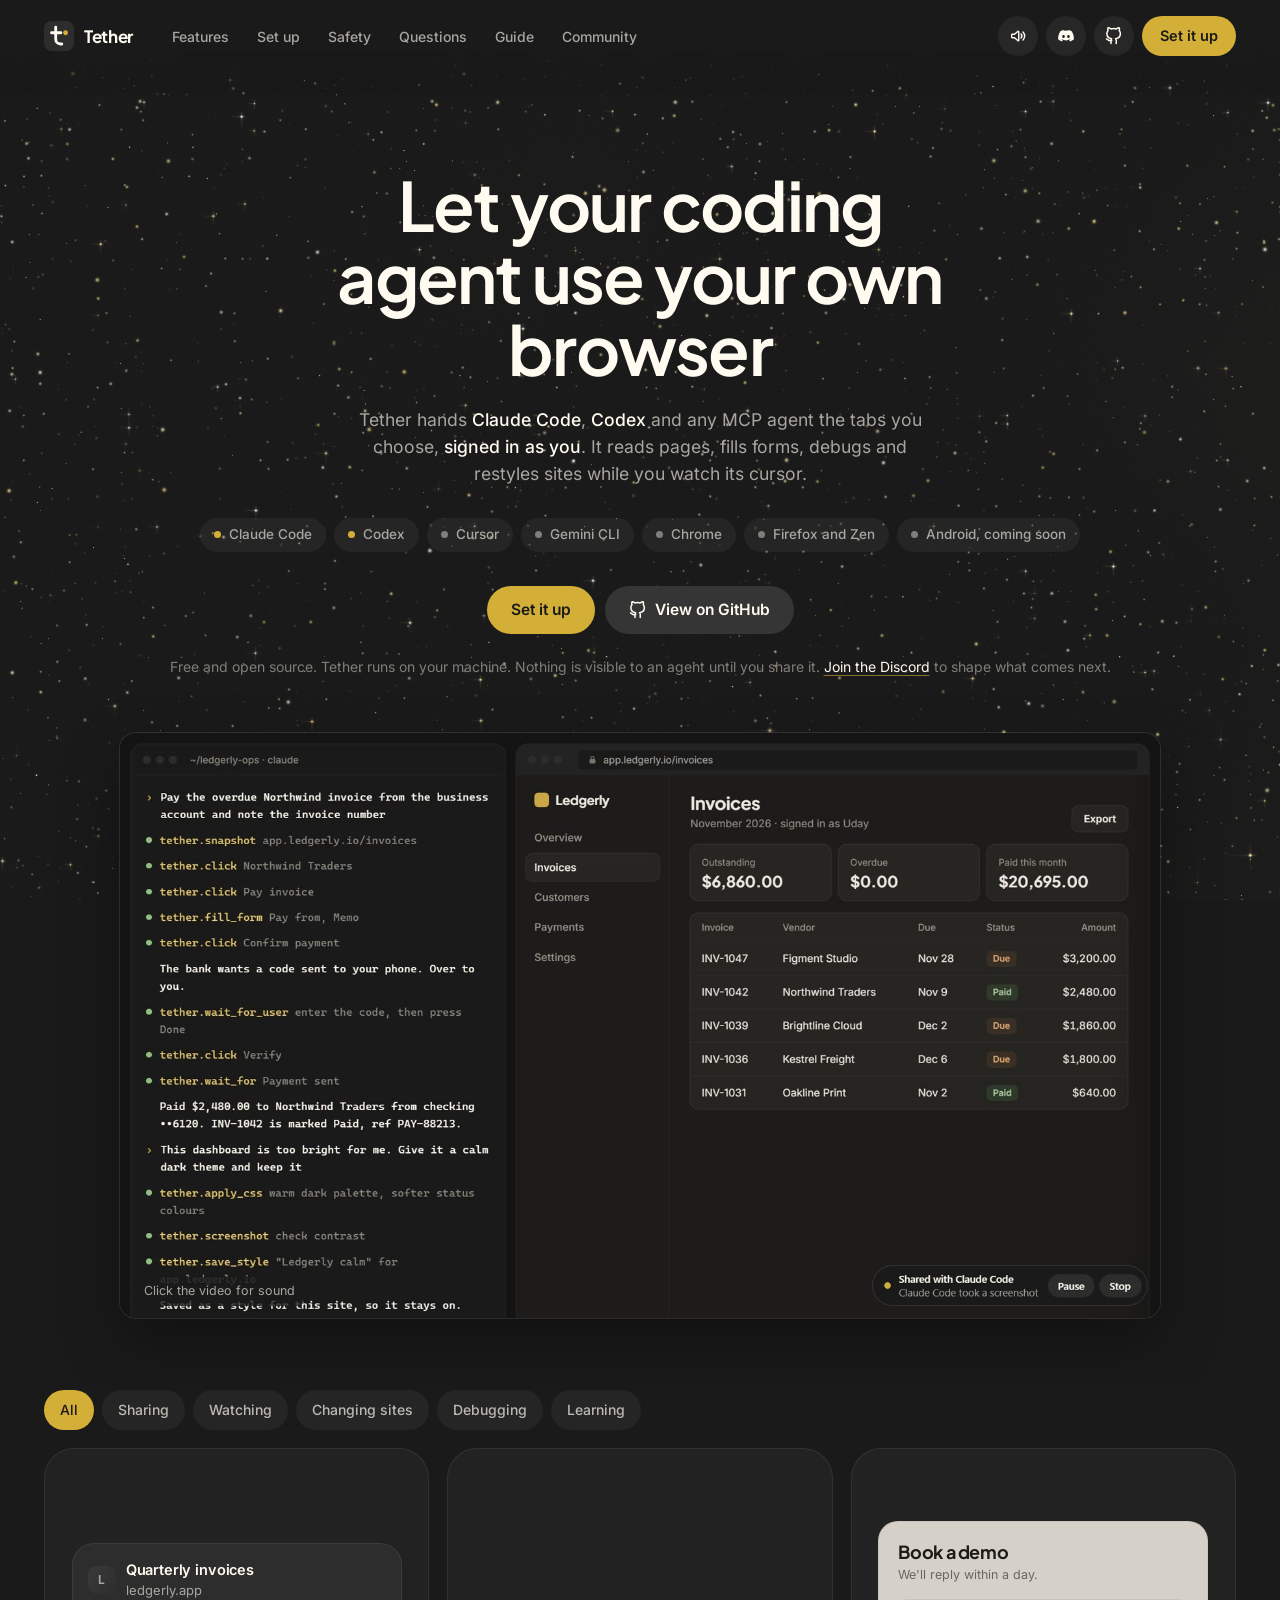
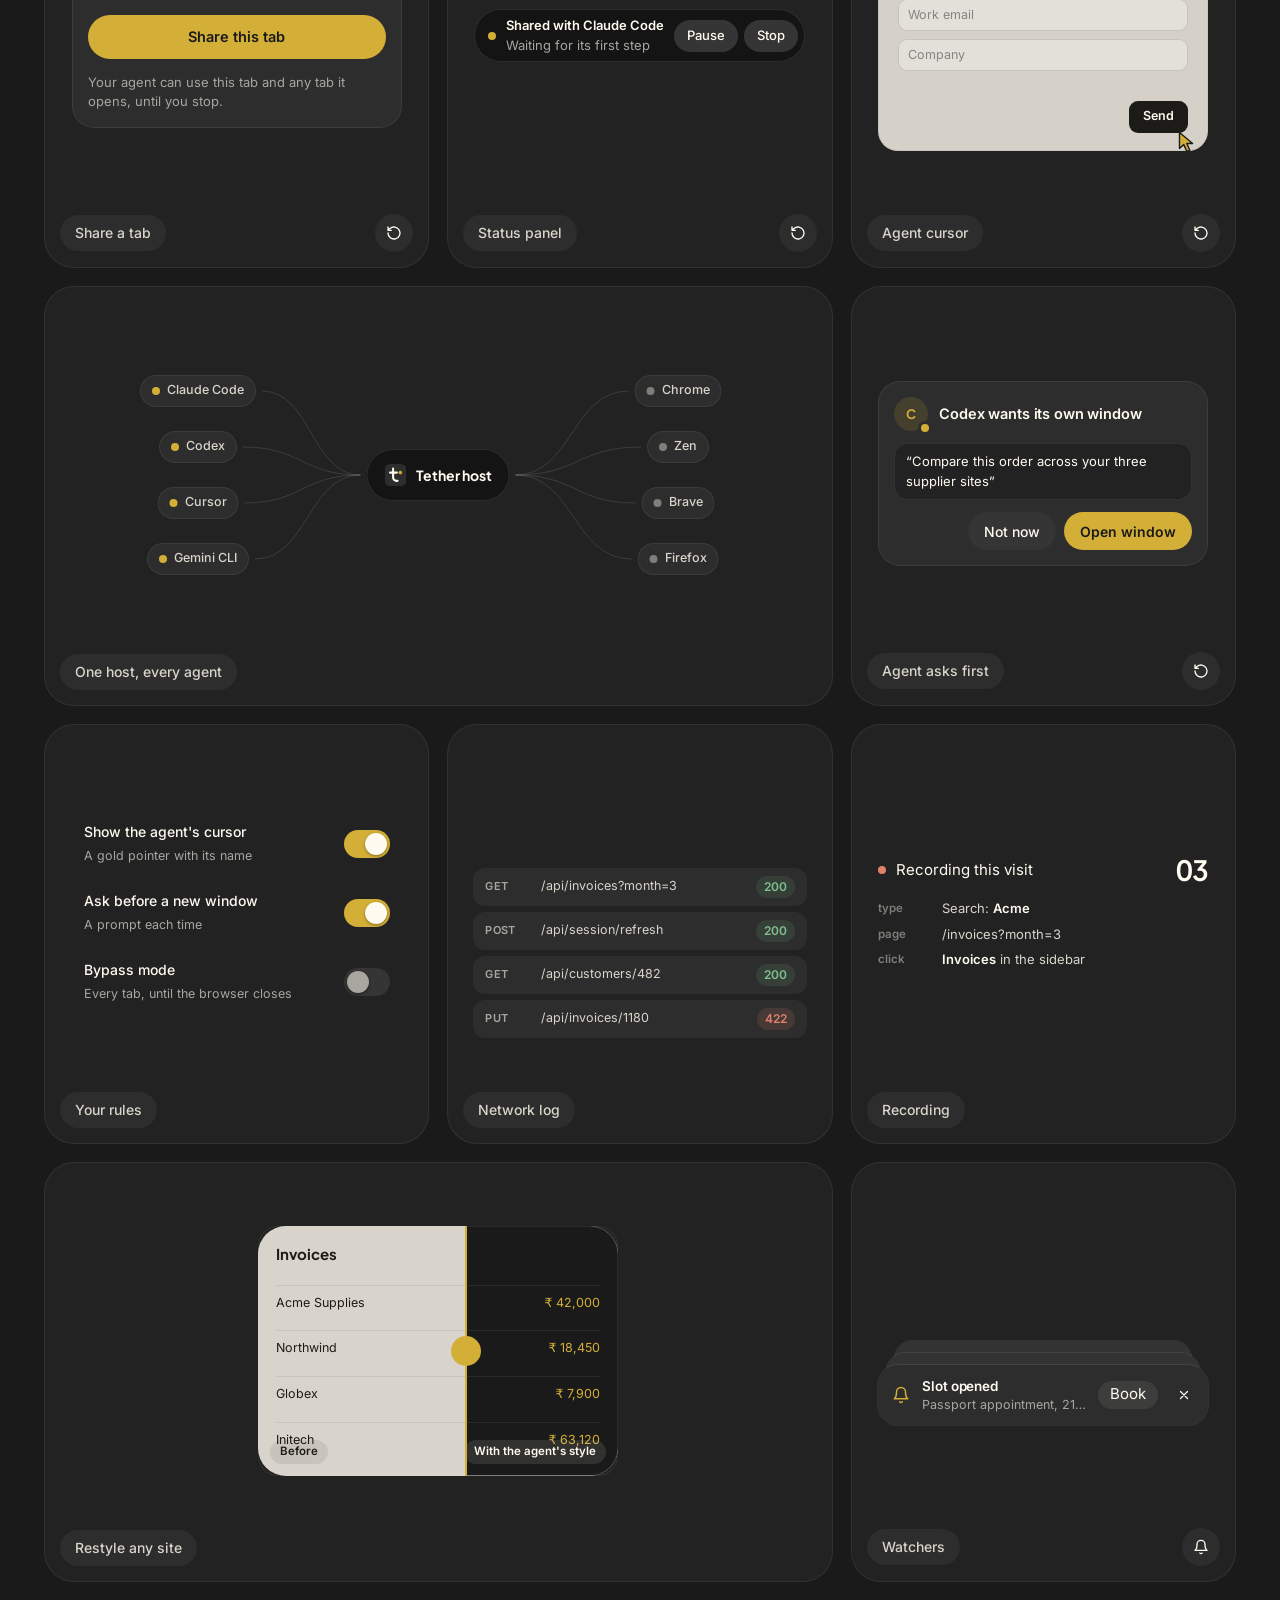
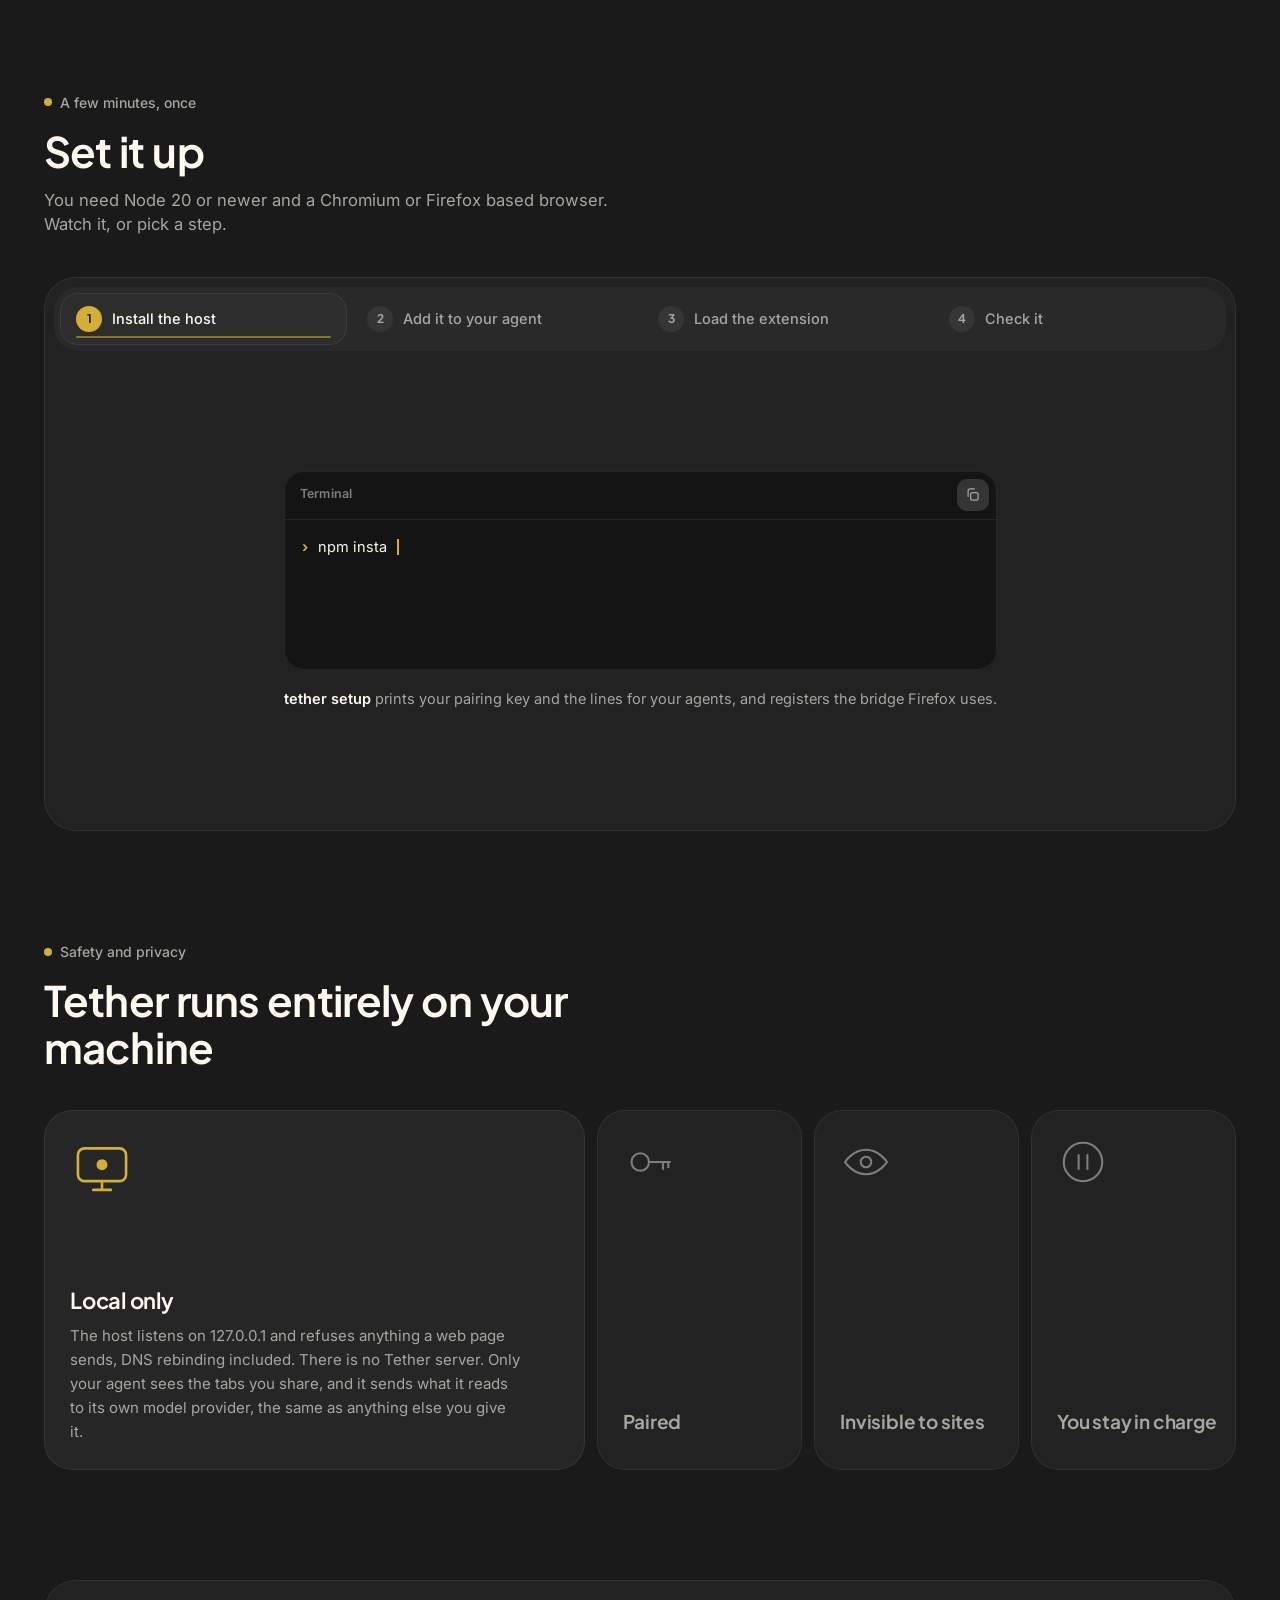
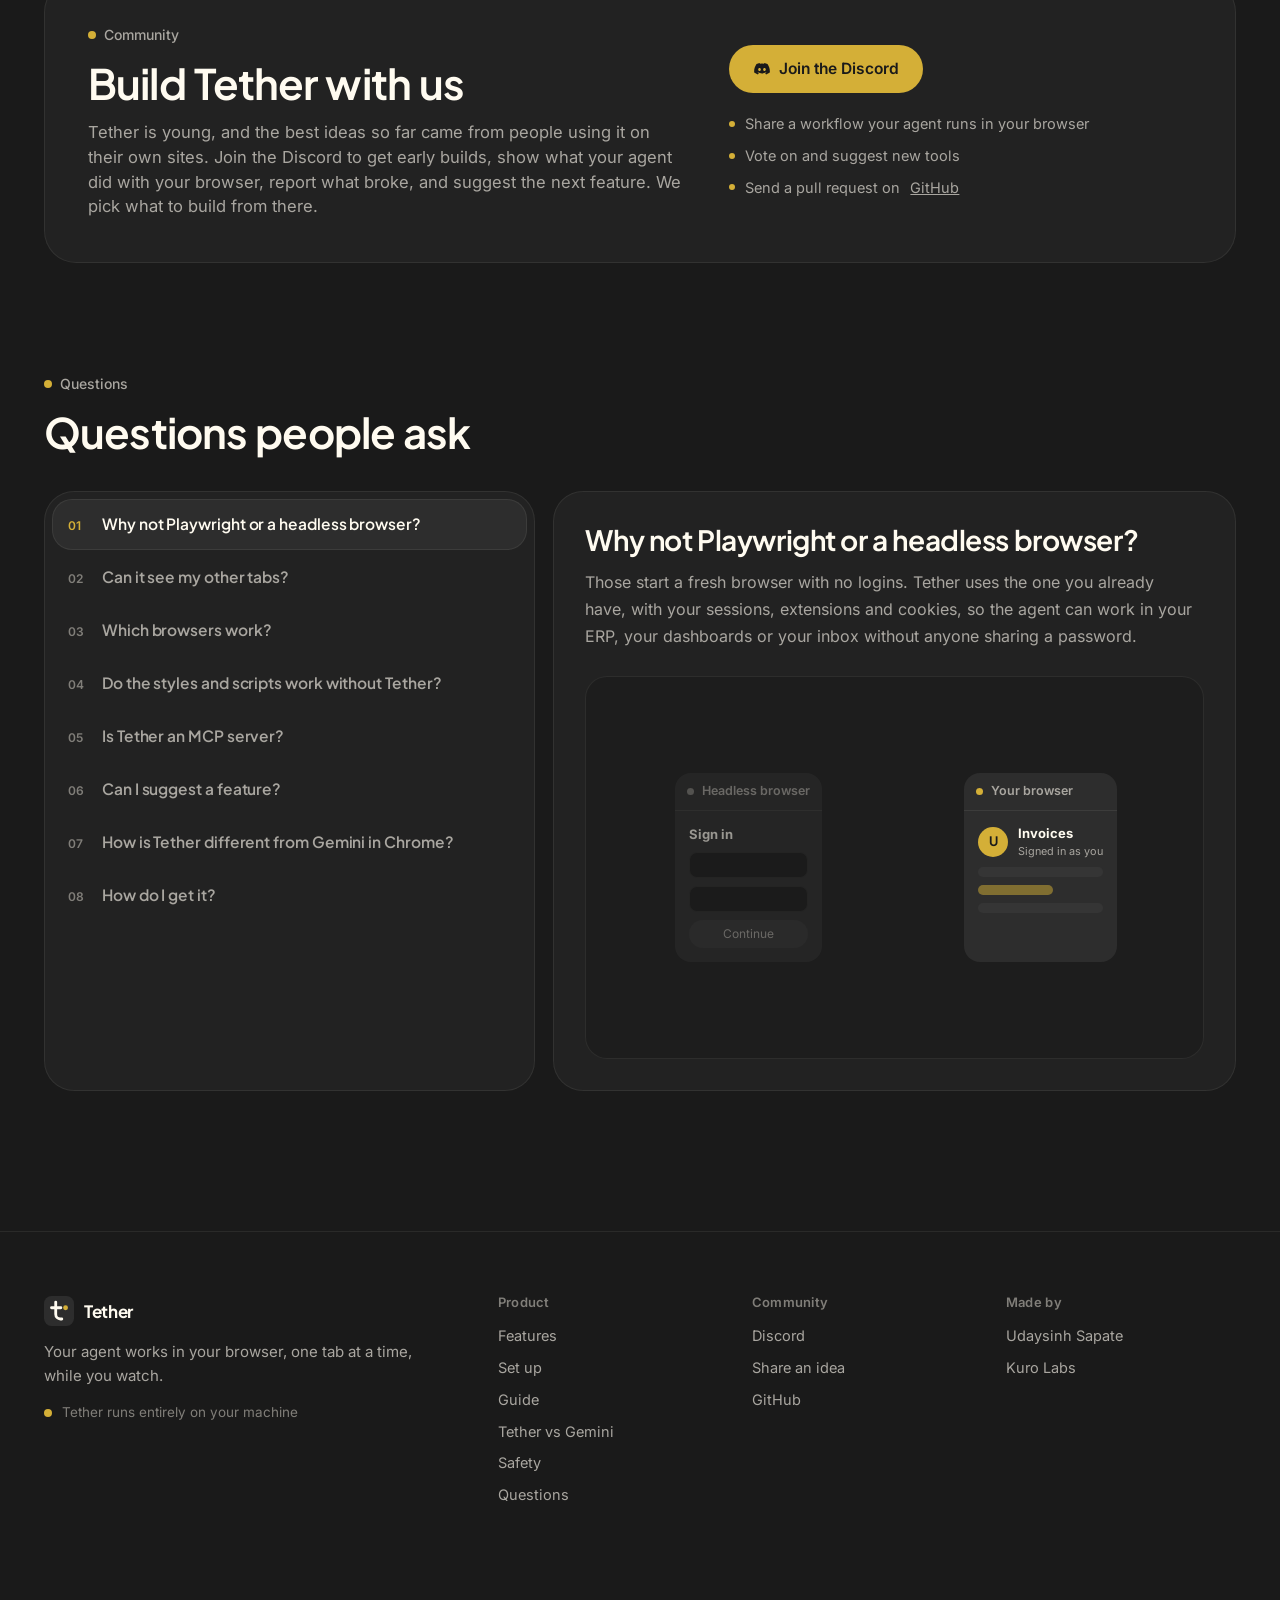
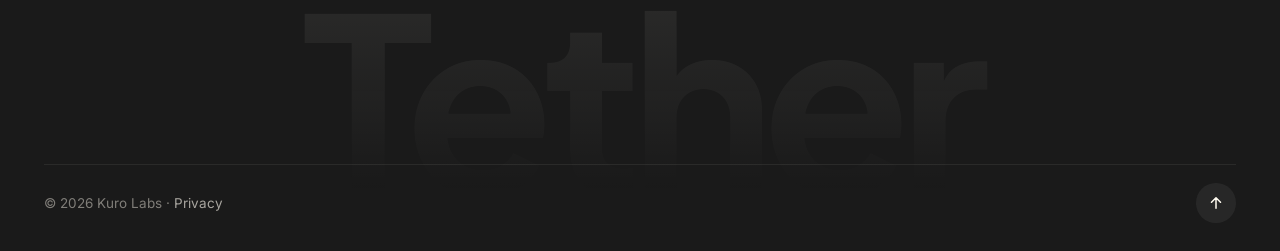
==== commit 116cf378: "Mention that Tether for Android is coming soon" ====
--- a/index.html
+++ b/index.html
@@ -41,7 +41,7 @@
 <script src="/assets/toast-stack.js?v=6fc8774" defer></script>
 <script src="/assets/bg.js?v=6fc8774" defer></script>
 <script src="/assets/site.js?v=6fc8774" defer></script>
-<script type="application/ld+json">{"@context": "https://schema.org", "@graph": [{"@type": "WebSite", "@id": "https://tether.udaysinh.me/#site", "name": "Tether", "url": "https://tether.udaysinh.me/", "inLanguage": "en", "publisher": {"@id": "https://tether.udaysinh.me/#kurolabs"}}, {"@type": "Organization", "@id": "https://tether.udaysinh.me/#kurolabs", "name": "Kuro Labs", "url": "https://kurolabs.in", "sameAs": ["https://github.com/udaysinh-git", "https://discord.gg/UcB8z8u4JP"]}, {"@type": "SoftwareApplication", "@id": "https://tether.udaysinh.me/#app", "name": "Tether", "url": "https://tether.udaysinh.me/", "description": "A browser extension and local MCP server that lets Claude Code, Codex and other AI coding agents use the browser tabs you share, signed in as you.", "applicationCategory": "DeveloperApplication", "applicationSubCategory": "Browser automation", "operatingSystem": "Windows, macOS, Linux", "browserRequirements": "Chrome, Brave, Edge, Firefox or Zen", "image": "https://tether.udaysinh.me/assets/og.png?v=1117", "featureList": ["Share a single tab with an AI agent", "Agent opens its own window after you approve", "Visible agent cursor and pause", "Form filling and navigation", "Network log, console and cookies", "Site restyling with UserCSS", "Userscripts compatible with Tampermonkey", "Recording how you use a site", "Watchers that notify you of changes"], "author": {"@type": "Person", "name": "Udaysinh Sapate", "url": "https://udaysinh.me"}, "publisher": {"@id": "https://tether.udaysinh.me/#kurolabs"}, "isAccessibleForFree": true, "license": "https://opensource.org/licenses/MIT", "codeRepository": "https://github.com/udaysinh-git/tether", "offers": {"@type": "Offer", "price": "0", "priceCurrency": "USD"}}, {"@type": "FAQPage", "mainEntity": [{"@type": "Question", "name": "Why not Playwright or a headless browser?", "acceptedAnswer": {"@type": "Answer", "text": "Those start a fresh browser with no logins. Tether uses the one you already have, with your sessions, extensions and cookies, so the agent can work in your ERP, your dashboards or your inbox without anyone sharing a password."}}, {"@type": "Question", "name": "Can it see my other tabs?", "acceptedAnswer": {"@type": "Answer", "text": "No. It sees tabs you share, tabs those pages open, and tabs in a window it opened with your approval. Bypass mode opens up every tab, only when you allow it, and turns off when the browser closes."}}, {"@type": "Question", "name": "Which browsers work?", "acceptedAnswer": {"@type": "Answer", "text": "Chrome, Brave, Edge and other Chromium browsers, and Firefox, Zen, LibreWolf, Floorp and Waterfox. In Chromium, clicks and keys arrive as real input through the debugger."}}, {"@type": "Question", "name": "Do the styles and scripts work without Tether?", "acceptedAnswer": {"@type": "Answer", "text": "Yes. Styles are UserCSS and scripts are standard userscripts, so they install in Stylus, Tampermonkey and Violentmonkey, and you can publish them as a Gist from the settings page."}}, {"@type": "Question", "name": "Is Tether an MCP server?", "acceptedAnswer": {"@type": "Answer", "text": "Yes. Each agent starts Tether as an ordinary stdio MCP server, and all of them share one local host that talks to your browser extension. Anything that speaks MCP can use it, including Claude Code, Codex, Cursor and Gemini CLI."}}, {"@type": "Question", "name": "Can I suggest a feature?", "acceptedAnswer": {"@type": "Answer", "text": "Please do. Ideas come from the Tether Discord, where you can post what you want your agent to do in your browser and vote on what others asked for."}}, {"@type": "Question", "name": "How is Tether different from Gemini in Chrome?", "acceptedAnswer": {"@type": "Answer", "text": "Gemini in Chrome is Google's assistant in a side panel. Tether gives the agent you already code with, such as Claude Code, Codex or Cursor, your browser, in Chrome or Firefox. That agent also has your repository and terminal, so one task can reproduce a bug while signed in, read the failing request, fix the code and check the fix. Tether is free, has no daily action limit of its own, and adds devtools, lasting styles and scripts, and watchers. Gemini needs no setup and works on Android. Read the full comparison."}}, {"@type": "Question", "name": "How do I get it?", "acceptedAnswer": {"@type": "Answer", "text": "Tether is free and open source under the MIT licence. Get it from GitHub, run setup and load the extension; the Set it up section walks through it. Questions and ideas go to the Discord."}}]}]}</script>
+<script type="application/ld+json">{"@context": "https://schema.org", "@graph": [{"@type": "WebSite", "@id": "https://tether.udaysinh.me/#site", "name": "Tether", "url": "https://tether.udaysinh.me/", "inLanguage": "en", "publisher": {"@id": "https://tether.udaysinh.me/#kurolabs"}}, {"@type": "Organization", "@id": "https://tether.udaysinh.me/#kurolabs", "name": "Kuro Labs", "url": "https://kurolabs.in", "sameAs": ["https://github.com/udaysinh-git", "https://discord.gg/UcB8z8u4JP"]}, {"@type": "SoftwareApplication", "@id": "https://tether.udaysinh.me/#app", "name": "Tether", "url": "https://tether.udaysinh.me/", "description": "A browser extension and local MCP server that lets Claude Code, Codex and other AI coding agents use the browser tabs you share, signed in as you.", "applicationCategory": "DeveloperApplication", "applicationSubCategory": "Browser automation", "operatingSystem": "Windows, macOS, Linux", "browserRequirements": "Chrome, Brave, Edge, Firefox or Zen", "image": "https://tether.udaysinh.me/assets/og.png?v=1117", "featureList": ["Share a single tab with an AI agent", "Agent opens its own window after you approve", "Visible agent cursor and pause", "Form filling and navigation", "Network log, console and cookies", "Site restyling with UserCSS", "Userscripts compatible with Tampermonkey", "Recording how you use a site", "Watchers that notify you of changes"], "author": {"@type": "Person", "name": "Udaysinh Sapate", "url": "https://udaysinh.me"}, "publisher": {"@id": "https://tether.udaysinh.me/#kurolabs"}, "isAccessibleForFree": true, "license": "https://opensource.org/licenses/MIT", "codeRepository": "https://github.com/udaysinh-git/tether", "offers": {"@type": "Offer", "price": "0", "priceCurrency": "USD"}}, {"@type": "FAQPage", "mainEntity": [{"@type": "Question", "name": "Why not Playwright or a headless browser?", "acceptedAnswer": {"@type": "Answer", "text": "Those start a fresh browser with no logins. Tether uses the one you already have, with your sessions, extensions and cookies, so the agent can work in your ERP, your dashboards or your inbox without anyone sharing a password."}}, {"@type": "Question", "name": "Can it see my other tabs?", "acceptedAnswer": {"@type": "Answer", "text": "No. It sees tabs you share, tabs those pages open, and tabs in a window it opened with your approval. Bypass mode opens up every tab, only when you allow it, and turns off when the browser closes."}}, {"@type": "Question", "name": "Which browsers work?", "acceptedAnswer": {"@type": "Answer", "text": "Chrome, Brave, Edge and other Chromium browsers, and Firefox, Zen, LibreWolf, Floorp and Waterfox. In Chromium, clicks and keys arrive as real input through the debugger."}}, {"@type": "Question", "name": "Do the styles and scripts work without Tether?", "acceptedAnswer": {"@type": "Answer", "text": "Yes. Styles are UserCSS and scripts are standard userscripts, so they install in Stylus, Tampermonkey and Violentmonkey, and you can publish them as a Gist from the settings page."}}, {"@type": "Question", "name": "Is Tether an MCP server?", "acceptedAnswer": {"@type": "Answer", "text": "Yes. Each agent starts Tether as an ordinary stdio MCP server, and all of them share one local host that talks to your browser extension. Anything that speaks MCP can use it, including Claude Code, Codex, Cursor and Gemini CLI."}}, {"@type": "Question", "name": "Can I suggest a feature?", "acceptedAnswer": {"@type": "Answer", "text": "Please do. Ideas come from the Tether Discord, where you can post what you want your agent to do in your browser and vote on what others asked for."}}, {"@type": "Question", "name": "How is Tether different from Gemini in Chrome?", "acceptedAnswer": {"@type": "Answer", "text": "Gemini in Chrome is Google's assistant in a side panel. Tether gives the agent you already code with, such as Claude Code, Codex or Cursor, your browser, in Chrome or Firefox. That agent also has your repository and terminal, so one task can reproduce a bug while signed in, read the failing request, fix the code and check the fix. Tether is free, has no daily action limit of its own, and adds devtools, lasting styles and scripts, and watchers. Gemini needs no setup and already works on Android; Tether for Android is coming soon. Read the full comparison."}}, {"@type": "Question", "name": "How do I get it?", "acceptedAnswer": {"@type": "Answer", "text": "Tether is free and open source under the MIT licence. Get it from GitHub, run setup and load the extension; the Set it up section walks through it. Questions and ideas go to the Discord."}}]}]}</script>
 </head>
 <body>
 <a class="skip" href="#main">Skip to content</a>
@@ -81,7 +81,7 @@
     <h1 class="reveal" data-words>Let your coding agent use your own browser</h1>
     <p class="lede rise" style="--d:.45s">Tether hands <b>Claude Code</b>, <b>Codex</b> and any MCP agent the tabs you choose, <b>signed in as you</b>. It reads pages, fills forms, debugs and restyles sites while you watch its cursor.</p>
     <div class="agents rise" style="--d:.6s" aria-label="Works with">
-      <span class="on"><i></i>Claude Code</span><span class="on"><i></i>Codex</span><span><i></i>Cursor</span><span><i></i>Gemini CLI</span><span><i></i>Chrome</span><span><i></i>Firefox and Zen</span>
+      <span class="on"><i></i>Claude Code</span><span class="on"><i></i>Codex</span><span><i></i>Cursor</span><span><i></i>Gemini CLI</span><span><i></i>Chrome</span><span><i></i>Firefox and Zen</span><span><i></i>Android, coming soon</span>
     </div>
     <div class="actions rise" style="--d:.72s">
       <a class="pill-btn amber big press" href="#setup">Set it up</a>
@@ -269,7 +269,7 @@
         <dt>Do the styles and scripts work without Tether?</dt><dd>Yes. Styles are UserCSS and scripts are standard userscripts, so they install in Stylus, Tampermonkey and Violentmonkey, and you can publish them as a Gist from the settings page.</dd>
         <dt>Is Tether an MCP server?</dt><dd>Yes. Each agent starts Tether as an ordinary stdio MCP server, and all of them share one local host that talks to your browser extension. Anything that speaks MCP can use it, including Claude Code, Codex, Cursor and Gemini CLI.</dd>
         <dt>Can I suggest a feature?</dt><dd>Please do. Ideas come from the <a href="https://discord.gg/UcB8z8u4JP" rel="noopener">Tether Discord</a>, where you can post what you want your agent to do in your browser and vote on what others asked for.</dd>
-        <dt>How is Tether different from Gemini in Chrome?</dt><dd>Gemini in Chrome is Google's assistant in a side panel. Tether gives the agent you already code with, such as Claude Code, Codex or Cursor, your browser, in Chrome or Firefox. That agent also has your repository and terminal, so one task can reproduce a bug while signed in, read the failing request, fix the code and check the fix. Tether is free, has no daily action limit of its own, and adds devtools, lasting styles and scripts, and watchers. Gemini needs no setup and works on Android. <a href="/vs/gemini-in-chrome/">Read the full comparison</a>.</dd>
+        <dt>How is Tether different from Gemini in Chrome?</dt><dd>Gemini in Chrome is Google's assistant in a side panel. Tether gives the agent you already code with, such as Claude Code, Codex or Cursor, your browser, in Chrome or Firefox. That agent also has your repository and terminal, so one task can reproduce a bug while signed in, read the failing request, fix the code and check the fix. Tether is free, has no daily action limit of its own, and adds devtools, lasting styles and scripts, and watchers. Gemini needs no setup and already works on Android; Tether for Android is coming soon. <a href="/vs/gemini-in-chrome/">Read the full comparison</a>.</dd>
         <dt>How do I get it?</dt><dd>Tether is free and open source under the MIT licence. Get it from <a href="https://github.com/udaysinh-git/tether">GitHub</a>, run setup and load the extension; the Set it up section walks through it. Questions and ideas go to the <a href="https://discord.gg/UcB8z8u4JP" rel="noopener">Discord</a>.</dd>
       </dl>
     </div>
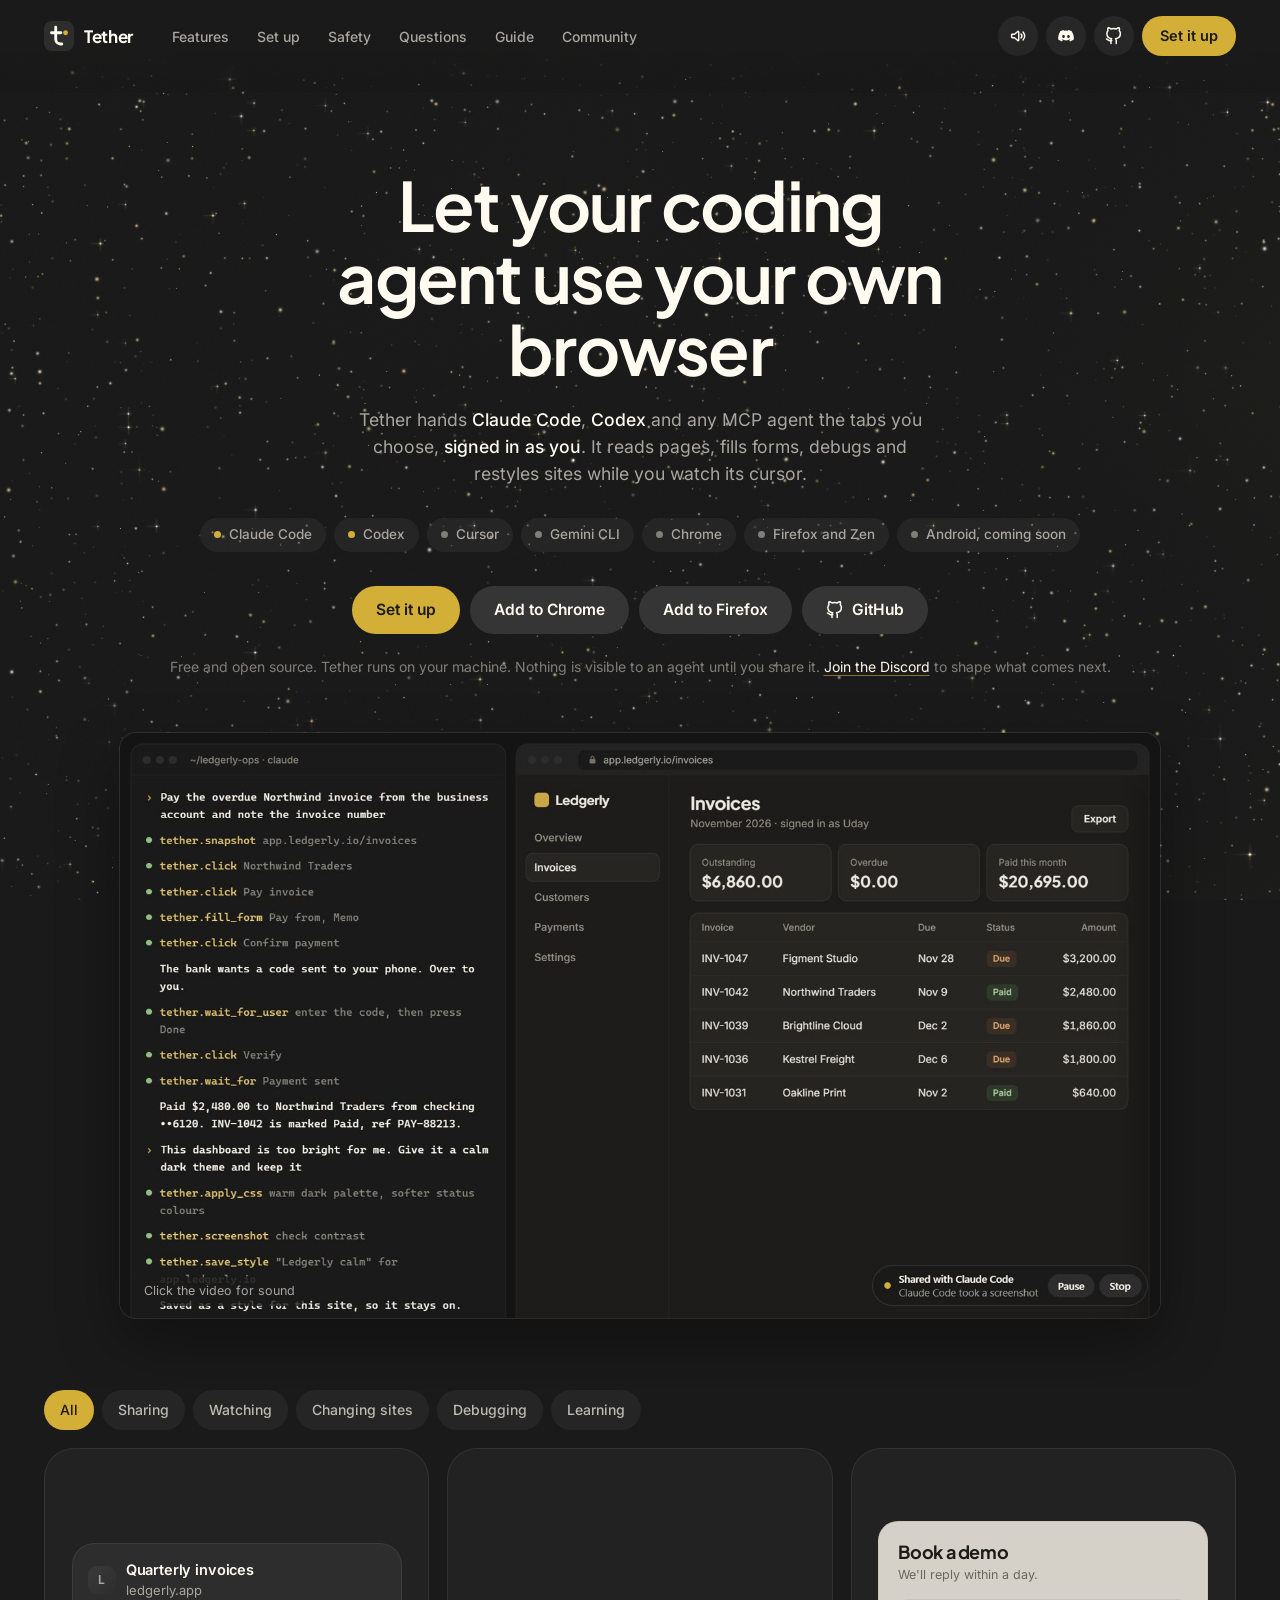
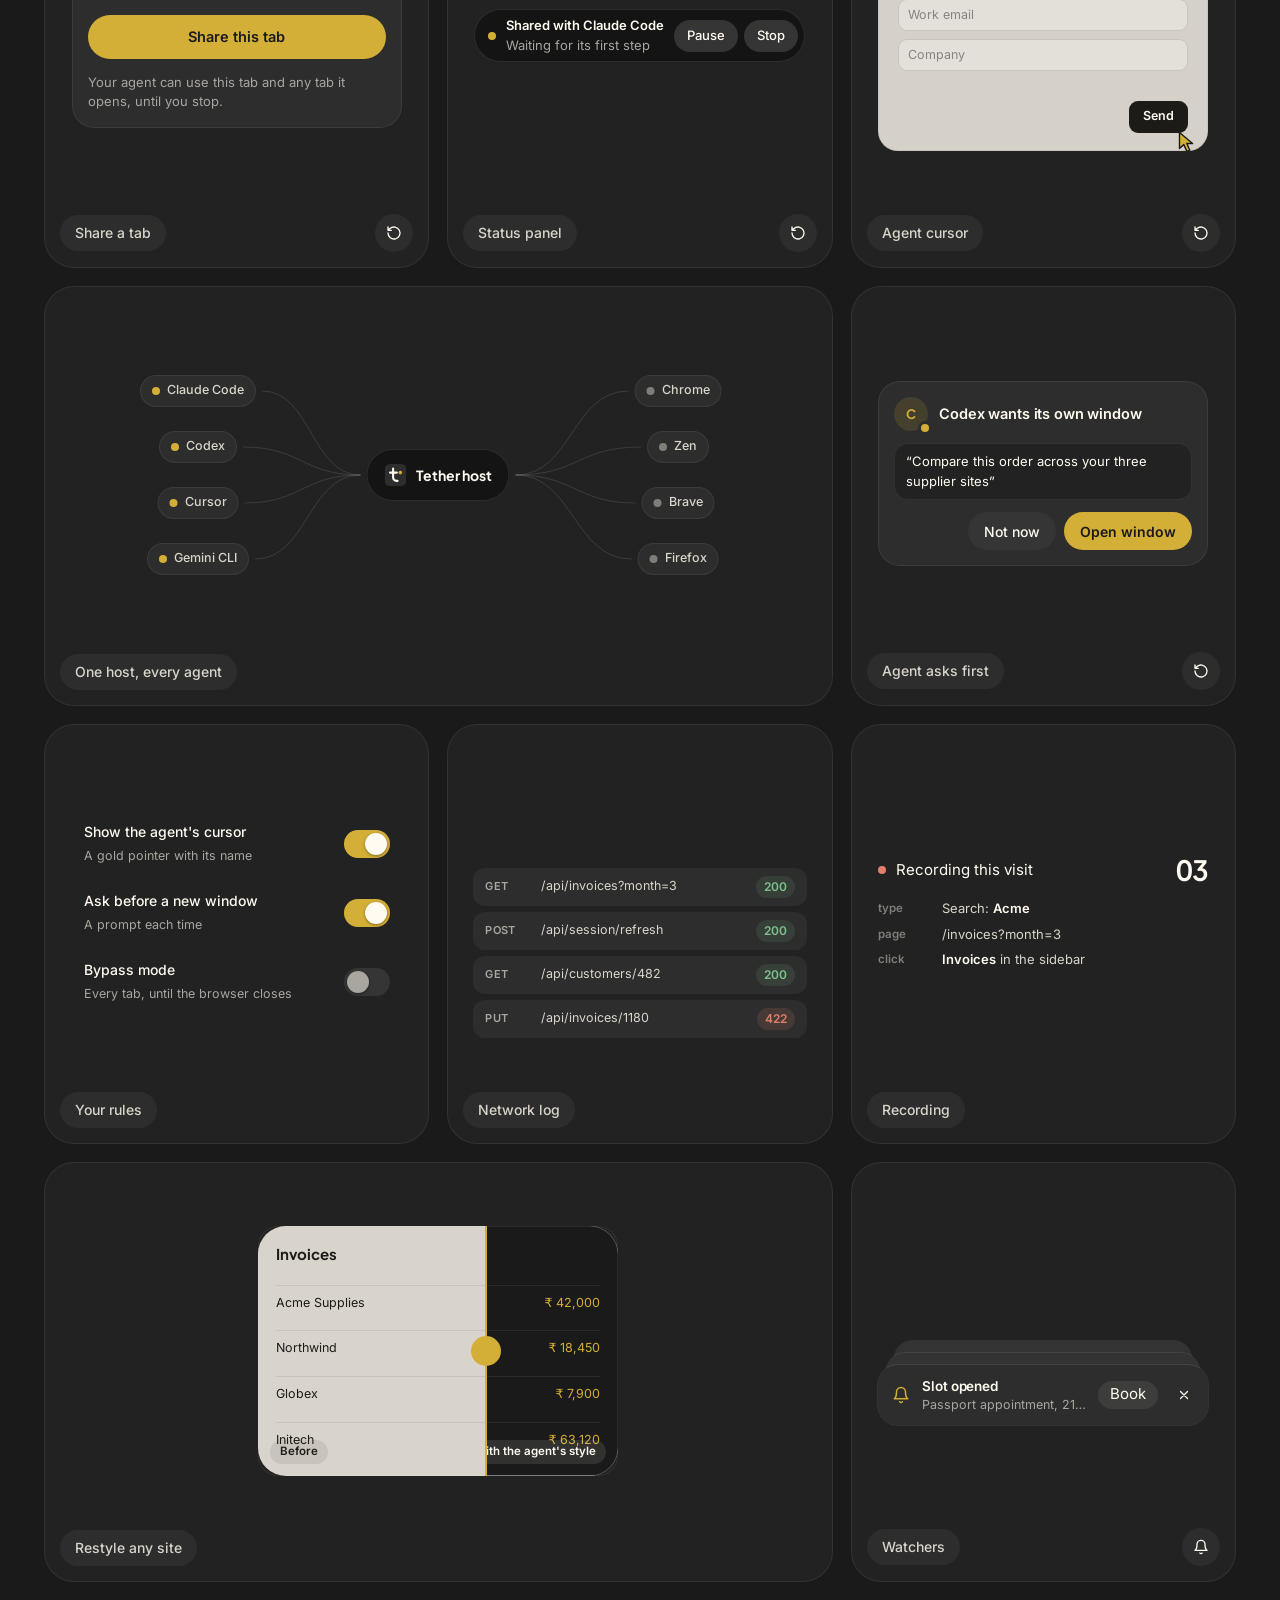
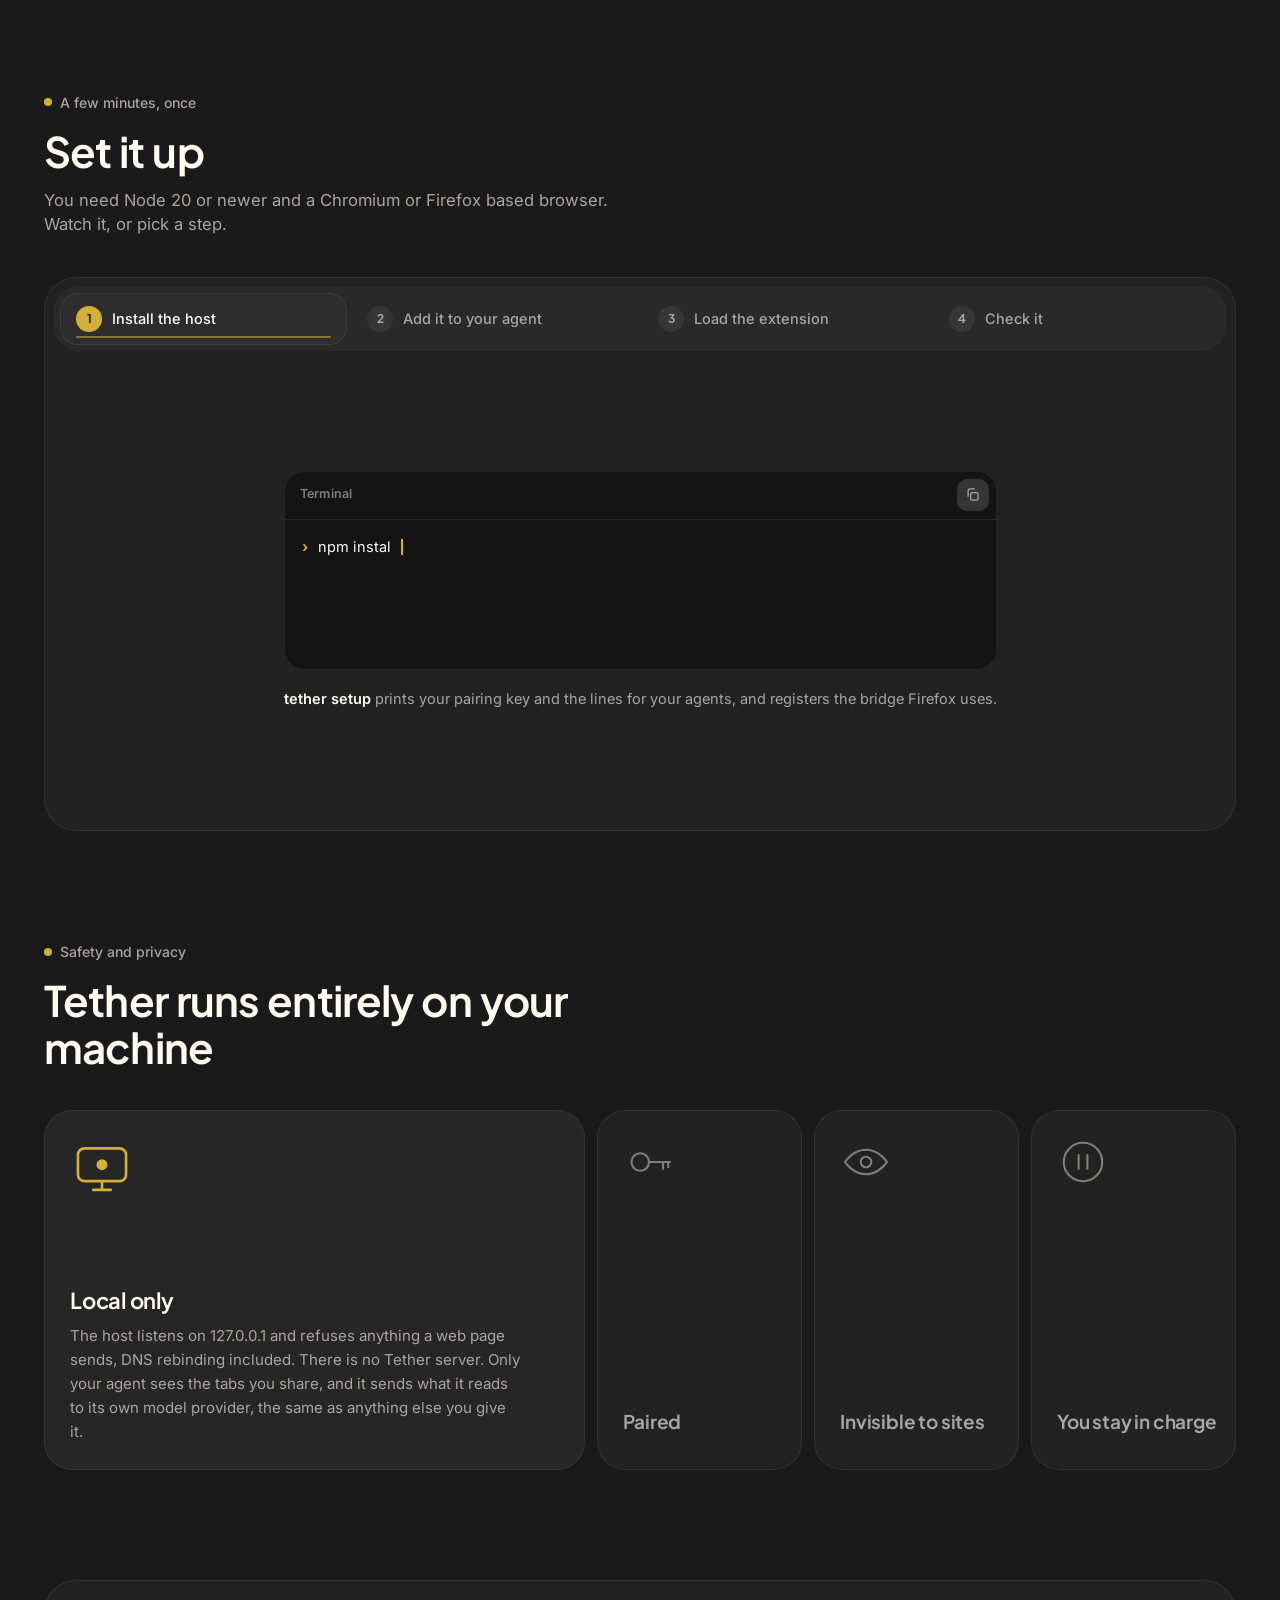
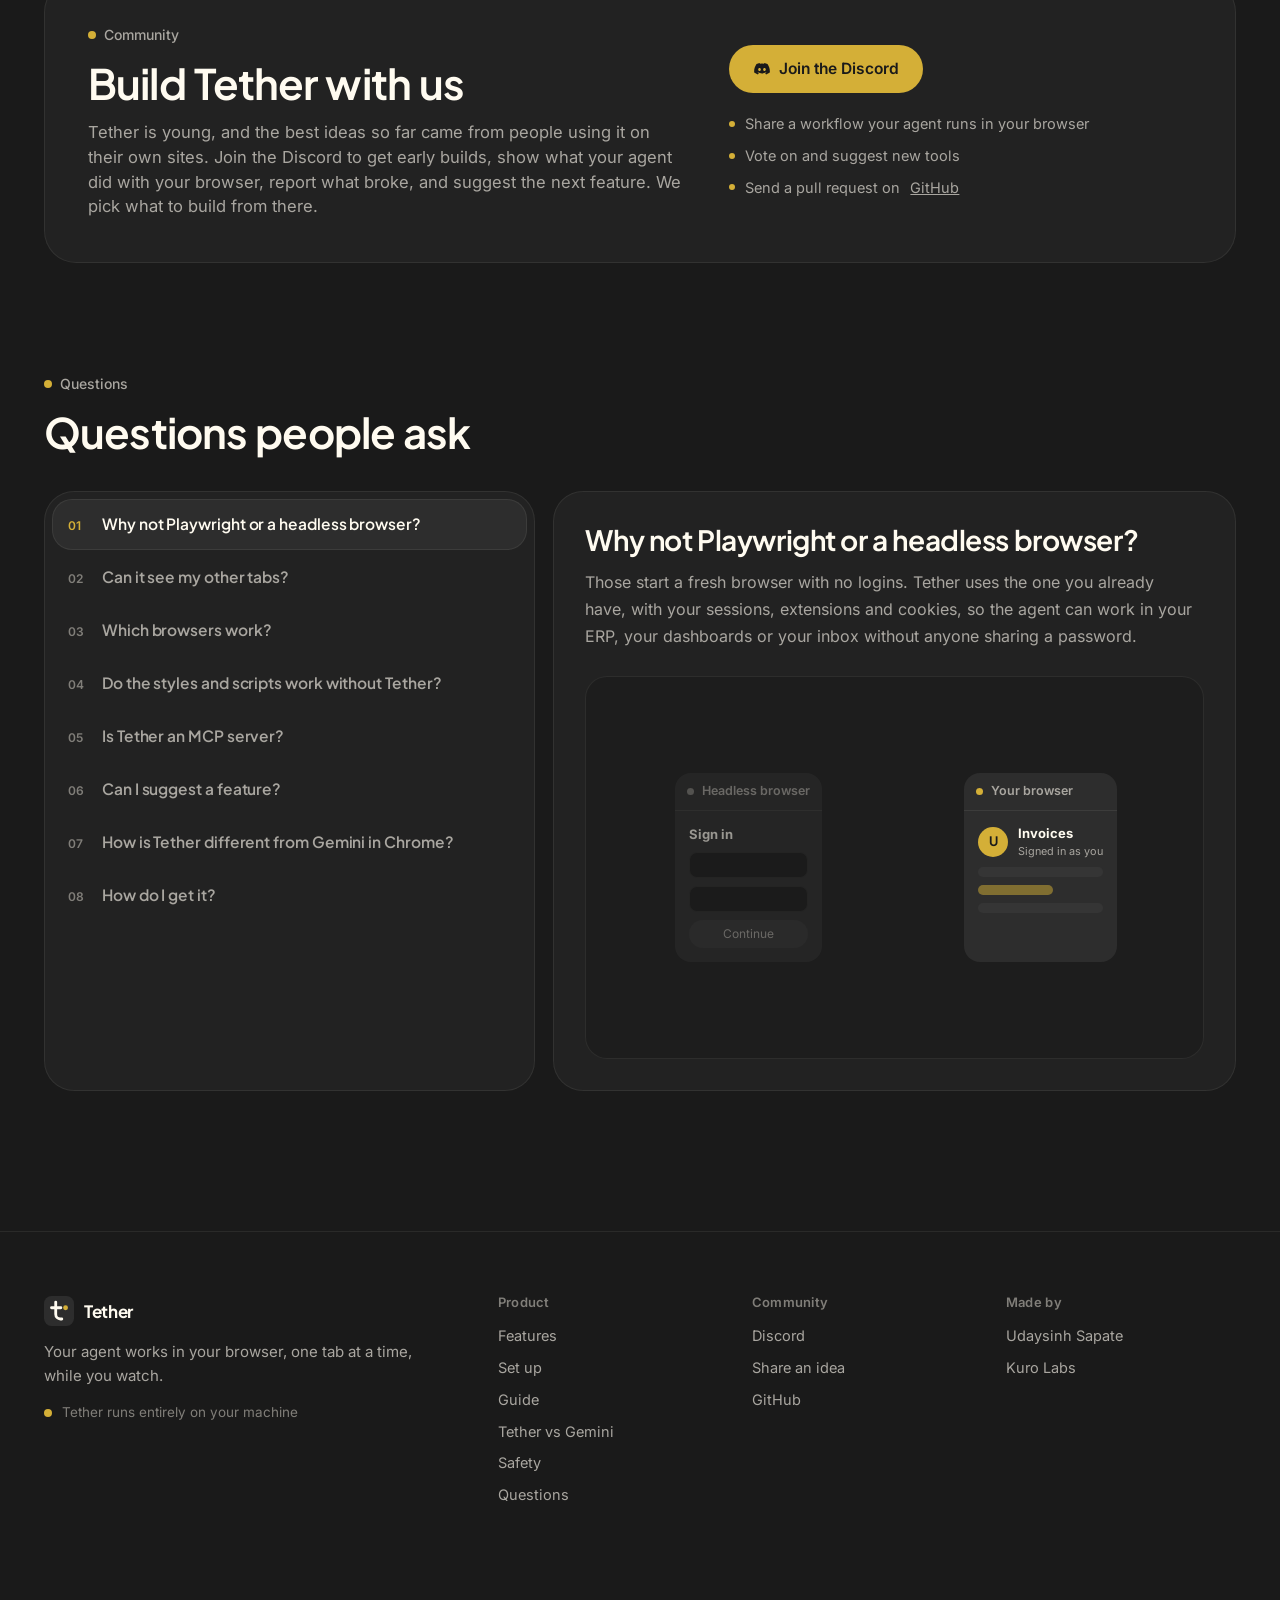
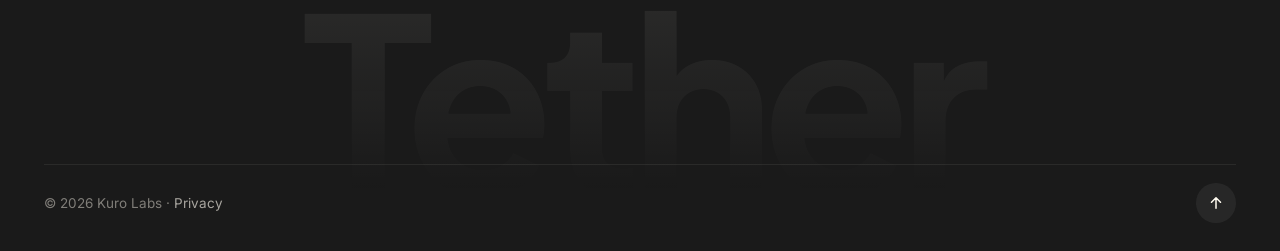
==== commit f3a83636: "Link the Chrome Web Store and Firefox Add-ons from the hero, setup, guide, FAQ and llms.txt" ====
--- a/index.html
+++ b/index.html
@@ -36,11 +36,11 @@
 <meta name="twitter:image" content="https://tether.udaysinh.me/assets/og.png?v=1117">
 <link rel="preload" href="/assets/fonts/inter.woff2" as="font" type="font/woff2" crossorigin>
 <link rel="preload" href="/assets/fonts/jakarta.woff2" as="font" type="font/woff2" crossorigin>
-<link rel="stylesheet" href="/assets/site.css?v=6fc8774">
+<link rel="stylesheet" href="/assets/site.css?v=s0421a">
 <script src="/assets/sounds.js?v=6fc8774" defer></script>
 <script src="/assets/toast-stack.js?v=6fc8774" defer></script>
 <script src="/assets/bg.js?v=6fc8774" defer></script>
-<script src="/assets/site.js?v=6fc8774" defer></script>
+<script src="/assets/site.js?v=s0421a" defer></script>
 <script type="application/ld+json">{"@context": "https://schema.org", "@graph": [{"@type": "WebSite", "@id": "https://tether.udaysinh.me/#site", "name": "Tether", "url": "https://tether.udaysinh.me/", "inLanguage": "en", "publisher": {"@id": "https://tether.udaysinh.me/#kurolabs"}}, {"@type": "Organization", "@id": "https://tether.udaysinh.me/#kurolabs", "name": "Kuro Labs", "url": "https://kurolabs.in", "sameAs": ["https://github.com/udaysinh-git", "https://discord.gg/UcB8z8u4JP"]}, {"@type": "SoftwareApplication", "@id": "https://tether.udaysinh.me/#app", "name": "Tether", "url": "https://tether.udaysinh.me/", "description": "A browser extension and local MCP server that lets Claude Code, Codex and other AI coding agents use the browser tabs you share, signed in as you.", "applicationCategory": "DeveloperApplication", "applicationSubCategory": "Browser automation", "operatingSystem": "Windows, macOS, Linux", "browserRequirements": "Chrome, Brave, Edge, Firefox or Zen", "image": "https://tether.udaysinh.me/assets/og.png?v=1117", "featureList": ["Share a single tab with an AI agent", "Agent opens its own window after you approve", "Visible agent cursor and pause", "Form filling and navigation", "Network log, console and cookies", "Site restyling with UserCSS", "Userscripts compatible with Tampermonkey", "Recording how you use a site", "Watchers that notify you of changes"], "author": {"@type": "Person", "name": "Udaysinh Sapate", "url": "https://udaysinh.me"}, "publisher": {"@id": "https://tether.udaysinh.me/#kurolabs"}, "isAccessibleForFree": true, "license": "https://opensource.org/licenses/MIT", "codeRepository": "https://github.com/udaysinh-git/tether", "offers": {"@type": "Offer", "price": "0", "priceCurrency": "USD"}}, {"@type": "FAQPage", "mainEntity": [{"@type": "Question", "name": "Why not Playwright or a headless browser?", "acceptedAnswer": {"@type": "Answer", "text": "Those start a fresh browser with no logins. Tether uses the one you already have, with your sessions, extensions and cookies, so the agent can work in your ERP, your dashboards or your inbox without anyone sharing a password."}}, {"@type": "Question", "name": "Can it see my other tabs?", "acceptedAnswer": {"@type": "Answer", "text": "No. It sees tabs you share, tabs those pages open, and tabs in a window it opened with your approval. Bypass mode opens up every tab, only when you allow it, and turns off when the browser closes."}}, {"@type": "Question", "name": "Which browsers work?", "acceptedAnswer": {"@type": "Answer", "text": "Chrome, Brave, Edge and other Chromium browsers, and Firefox, Zen, LibreWolf, Floorp and Waterfox. In Chromium, clicks and keys arrive as real input through the debugger."}}, {"@type": "Question", "name": "Do the styles and scripts work without Tether?", "acceptedAnswer": {"@type": "Answer", "text": "Yes. Styles are UserCSS and scripts are standard userscripts, so they install in Stylus, Tampermonkey and Violentmonkey, and you can publish them as a Gist from the settings page."}}, {"@type": "Question", "name": "Is Tether an MCP server?", "acceptedAnswer": {"@type": "Answer", "text": "Yes. Each agent starts Tether as an ordinary stdio MCP server, and all of them share one local host that talks to your browser extension. Anything that speaks MCP can use it, including Claude Code, Codex, Cursor and Gemini CLI."}}, {"@type": "Question", "name": "Can I suggest a feature?", "acceptedAnswer": {"@type": "Answer", "text": "Please do. Ideas come from the Tether Discord, where you can post what you want your agent to do in your browser and vote on what others asked for."}}, {"@type": "Question", "name": "How is Tether different from Gemini in Chrome?", "acceptedAnswer": {"@type": "Answer", "text": "Gemini in Chrome is Google's assistant in a side panel. Tether gives the agent you already code with, such as Claude Code, Codex or Cursor, your browser, in Chrome or Firefox. That agent also has your repository and terminal, so one task can reproduce a bug while signed in, read the failing request, fix the code and check the fix. Tether is free, has no daily action limit of its own, and adds devtools, lasting styles and scripts, and watchers. Gemini needs no setup and already works on Android; Tether for Android is coming soon. Read the full comparison."}}, {"@type": "Question", "name": "How do I get it?", "acceptedAnswer": {"@type": "Answer", "text": "Tether is free and open source under the MIT licence. Get it from GitHub, run setup and load the extension; the Set it up section walks through it. Questions and ideas go to the Discord."}}]}]}</script>
 </head>
 <body>
@@ -85,7 +85,9 @@
     </div>
     <div class="actions rise" style="--d:.72s">
       <a class="pill-btn amber big press" href="#setup">Set it up</a>
-      <a class="pill-btn big press" href="https://github.com/udaysinh-git/tether"><svg width="18" height="18"><use href="#i-gh"/></svg>View on GitHub</a>
+      <a class="pill-btn big press" href="https://chromewebstore.google.com/detail/tether/bdkhlojbkkldeehiolelnmnpaanjdncc" rel="noopener">Add to Chrome</a>
+      <a class="pill-btn big press" href="https://addons.mozilla.org/firefox/addon/tether/" rel="noopener">Add to Firefox</a>
+      <a class="pill-btn big press" href="https://github.com/udaysinh-git/tether"><svg width="18" height="18"><use href="#i-gh"/></svg>GitHub</a>
     </div>
     <p class="note rise" style="--d:.85s">Free and open source. Tether runs on your machine. Nothing is visible to an agent until you share it. <a href="https://discord.gg/UcB8z8u4JP" rel="noopener">Join the Discord</a> to shape what comes next.</p>
     <figure class="film rise" id="watch" style="--d:1s">
@@ -270,7 +272,7 @@
         <dt>Is Tether an MCP server?</dt><dd>Yes. Each agent starts Tether as an ordinary stdio MCP server, and all of them share one local host that talks to your browser extension. Anything that speaks MCP can use it, including Claude Code, Codex, Cursor and Gemini CLI.</dd>
         <dt>Can I suggest a feature?</dt><dd>Please do. Ideas come from the <a href="https://discord.gg/UcB8z8u4JP" rel="noopener">Tether Discord</a>, where you can post what you want your agent to do in your browser and vote on what others asked for.</dd>
         <dt>How is Tether different from Gemini in Chrome?</dt><dd>Gemini in Chrome is Google's assistant in a side panel. Tether gives the agent you already code with, such as Claude Code, Codex or Cursor, your browser, in Chrome or Firefox. That agent also has your repository and terminal, so one task can reproduce a bug while signed in, read the failing request, fix the code and check the fix. Tether is free, has no daily action limit of its own, and adds devtools, lasting styles and scripts, and watchers. Gemini needs no setup and already works on Android; Tether for Android is coming soon. <a href="/vs/gemini-in-chrome/">Read the full comparison</a>.</dd>
-        <dt>How do I get it?</dt><dd>Tether is free and open source under the MIT licence. Get it from <a href="https://github.com/udaysinh-git/tether">GitHub</a>, run setup and load the extension; the Set it up section walks through it. Questions and ideas go to the <a href="https://discord.gg/UcB8z8u4JP" rel="noopener">Discord</a>.</dd>
+        <dt>How do I get it?</dt><dd>Tether is free and open source under the MIT licence. Install the extension from the <a href="https://chromewebstore.google.com/detail/tether/bdkhlojbkkldeehiolelnmnpaanjdncc">Chrome Web Store</a> or <a href="https://addons.mozilla.org/firefox/addon/tether/">Firefox Add-ons</a>, and the host with npm (source on <a href="https://github.com/udaysinh-git/tether">GitHub</a>); the Set it up section walks through it. Questions and ideas go to the <a href="https://discord.gg/UcB8z8u4JP" rel="noopener">Discord</a>.</dd>
       </dl>
     </div>
   </section>
--- a/assets/site.css
+++ b/assets/site.css
@@ -113,7 +113,7 @@
 .agents span { display: inline-flex; align-items: center; gap: 8px; height: 34px; padding: 0 14px; border-radius: 999px; background: rgb(255 251 240 / 0.05); color: var(--text-2); font-size: 13.5px; font-weight: 500; }
 .agents span i { width: 7px; height: 7px; border-radius: 50%; background: var(--text-3); }
 .agents span.on i { background: var(--gold); }
-.hero .actions { display: flex; justify-content: center; gap: 10px; margin-top: 34px; }
+.hero .actions { display: flex; flex-wrap: wrap; justify-content: center; gap: 10px; margin-top: 34px; }
 .hero .film { margin: 56px auto 0; max-width: 1040px; border-radius: 16px; overflow: hidden; box-shadow: 0 0 0 1px rgb(255 251 240 / 0.1), 0 24px 60px rgb(0 0 0 / 0.35); background: #141414; aspect-ratio: 16 / 9; }
 .hero .film { position: relative; cursor: pointer; }
 .hero .film figcaption { position: absolute; left: 14px; bottom: 12px; padding: 5px 10px; border-radius: 8px; background: rgb(26 26 26 / 0.78); color: var(--text-2, #a9a6a0); font-size: 12.5px; pointer-events: none; transition: opacity .3s; }
